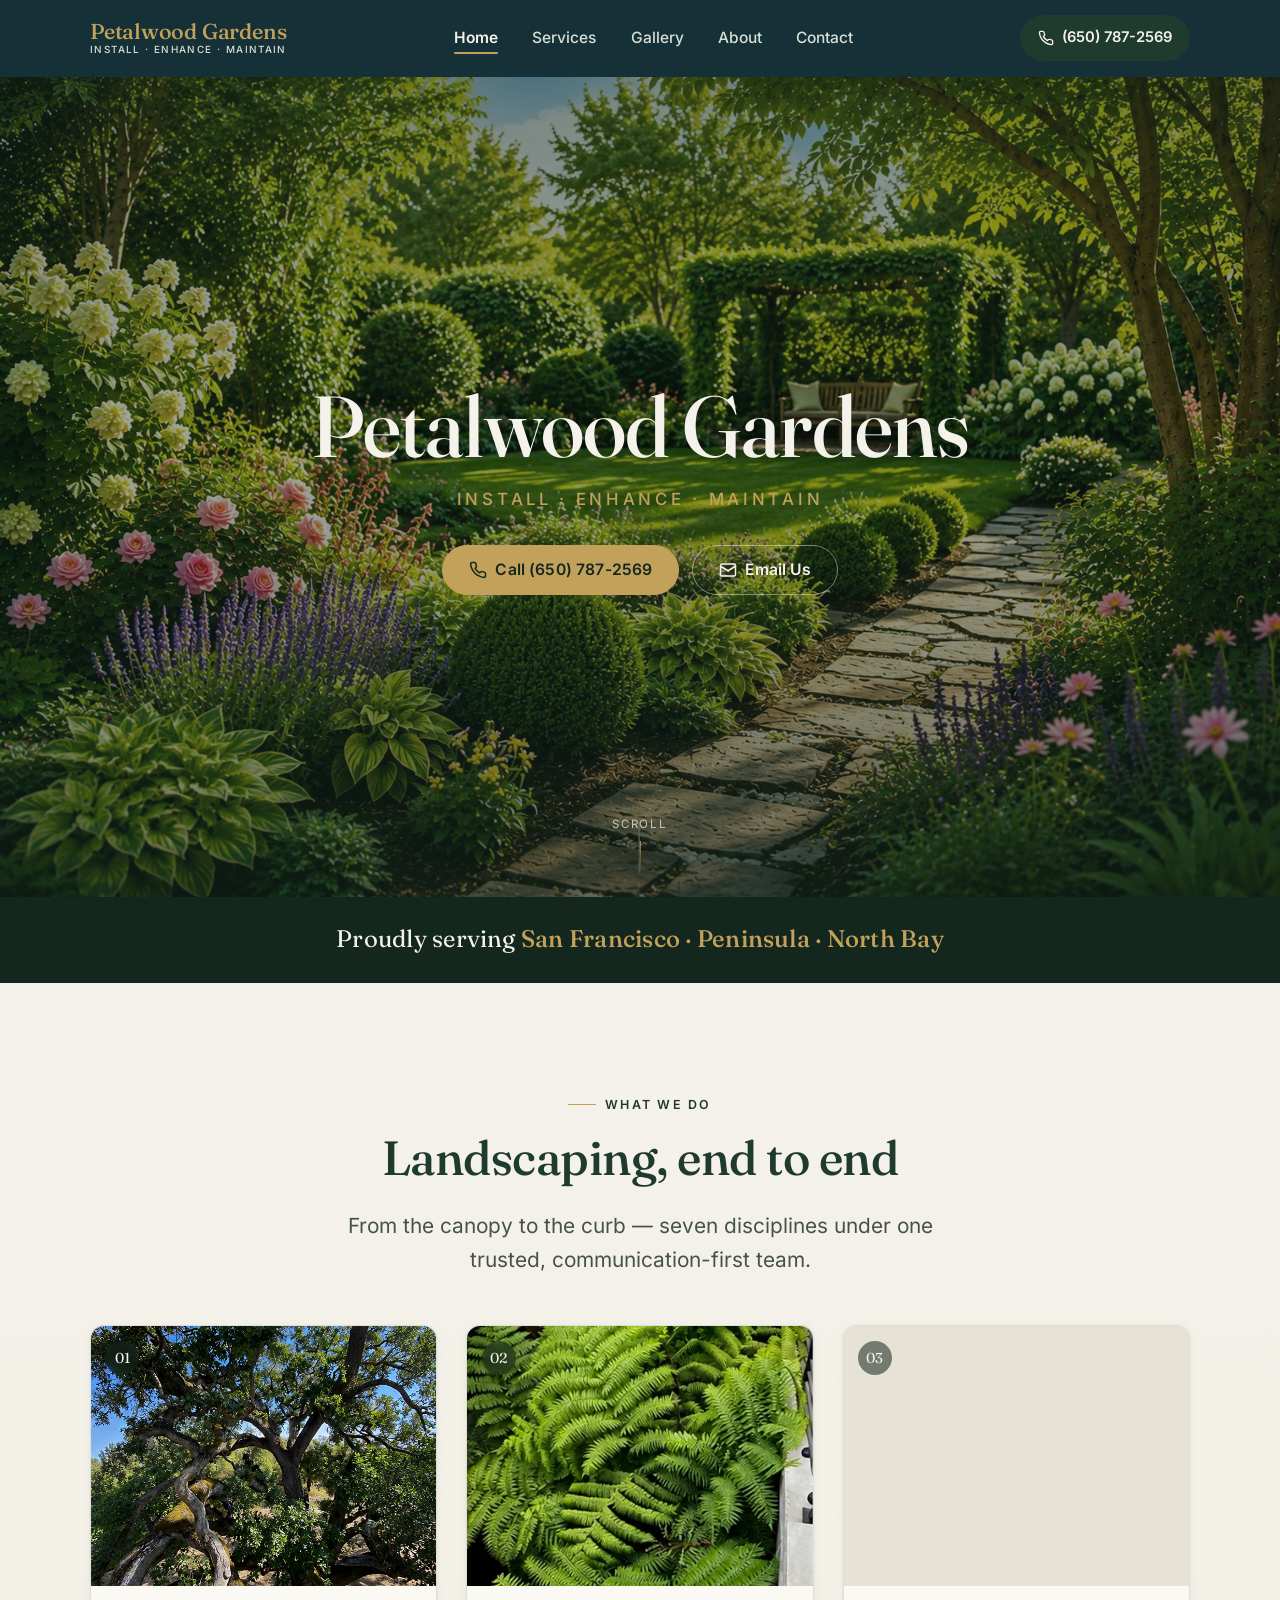
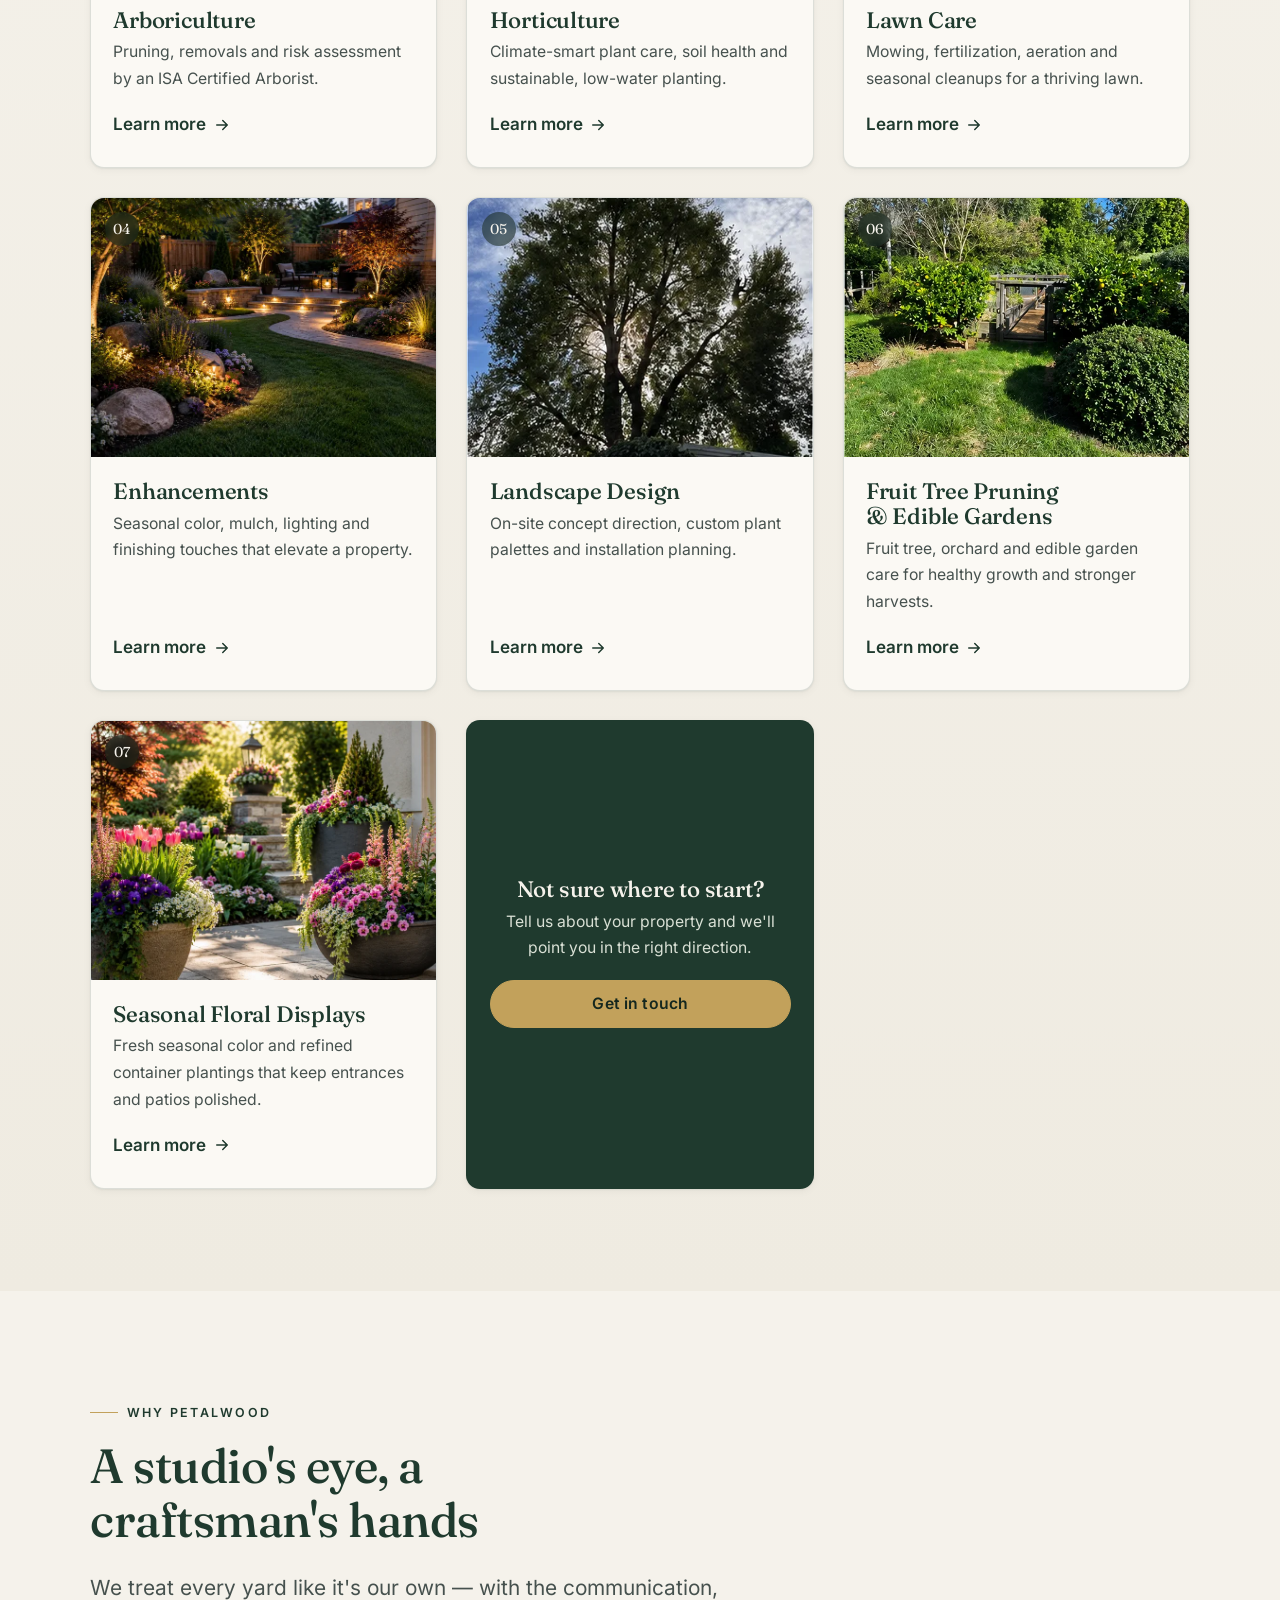
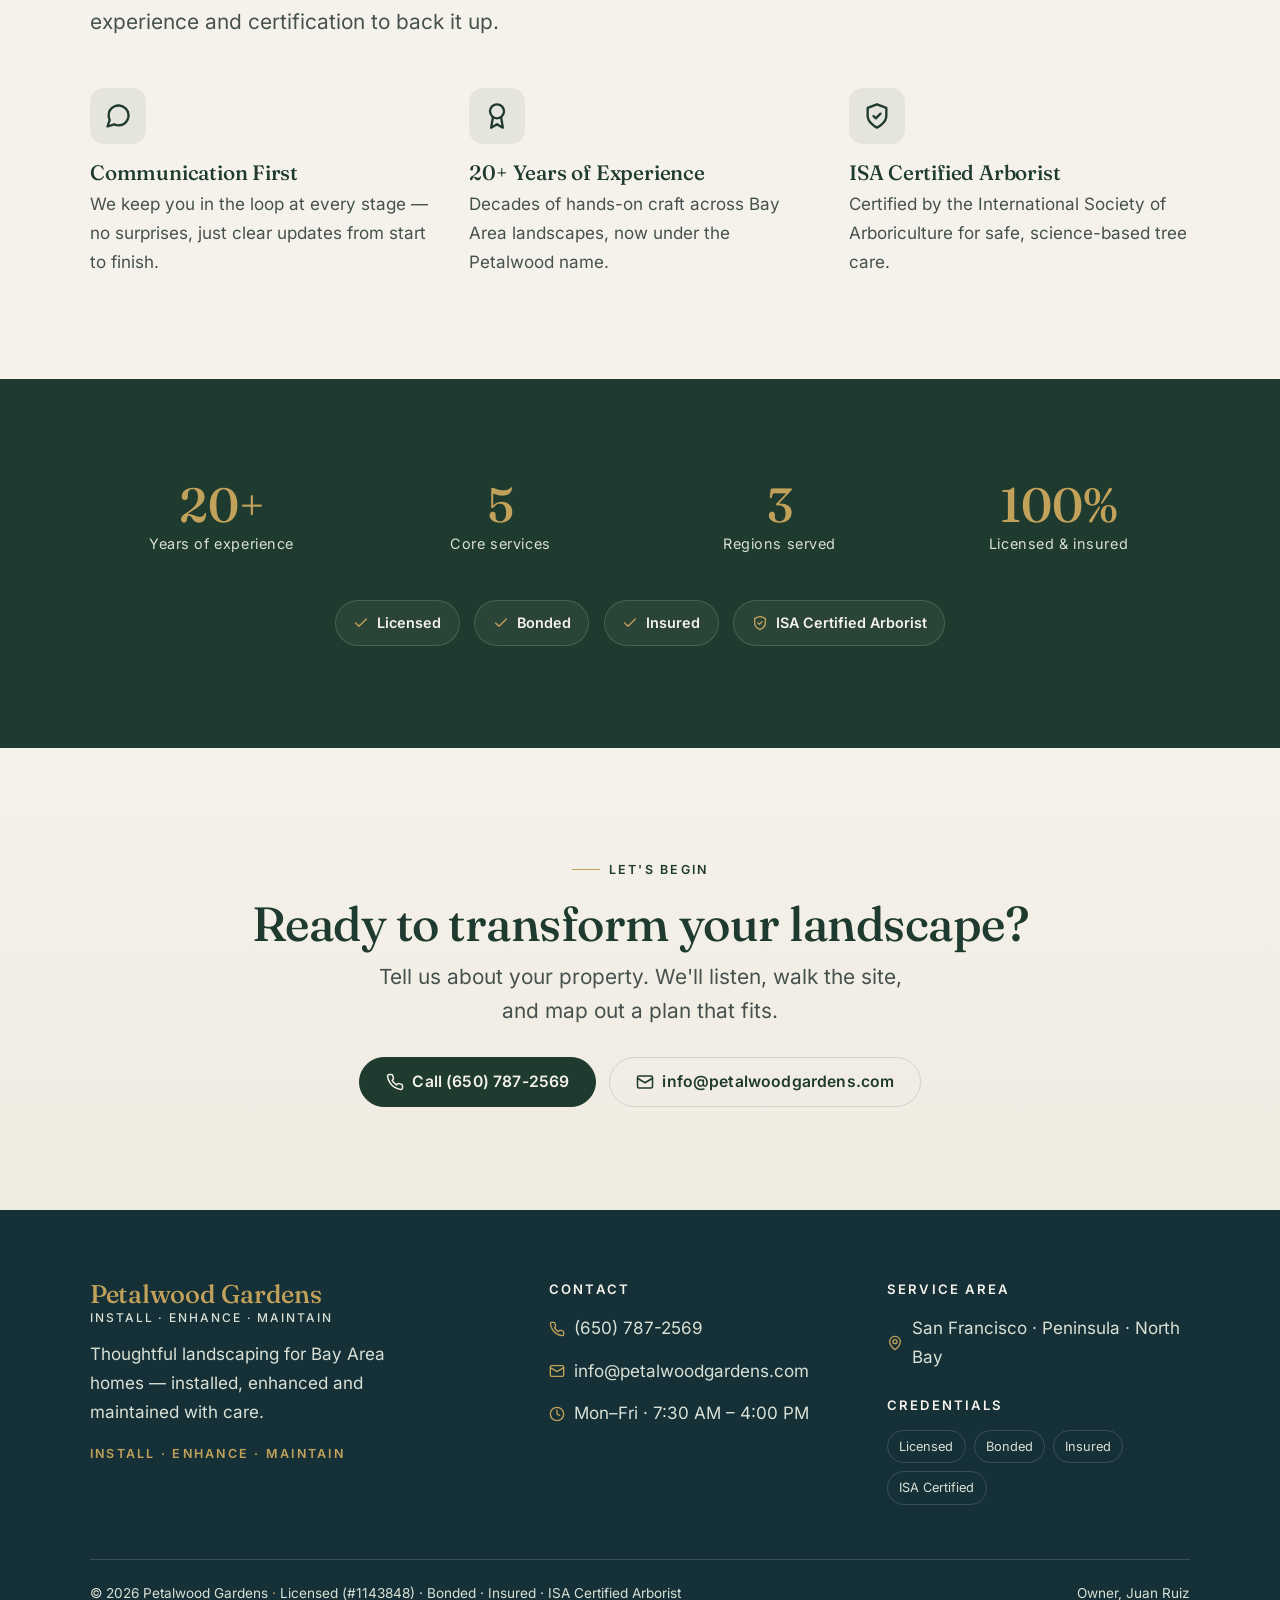
==== index.html @ f4263862 "Use Juan's real project photos for services and gallery - Replace stock service images with client p" ====
<!DOCTYPE html>
<html lang="en">
<head>
  <meta charset="UTF-8" />
  <meta name="viewport" content="width=device-width, initial-scale=1.0" />
  <title>Petalwood Gardens — Landscaping in San Francisco, Peninsula &amp; North Bay</title>
  <meta name="description" content="Petalwood Gardens is a high-end landscaping company serving San Francisco, the Peninsula and North Bay. Install, enhance and maintain — led by an ISA Certified Arborist." />
  <link rel="canonical" href="https://petalwoodgardens.com/" />
  <meta name="theme-color" content="#1F3A2E" />

  <!-- Open Graph -->
  <meta property="og:type" content="website" />
  <meta property="og:site_name" content="Petalwood Gardens" />
  <meta property="og:title" content="Petalwood Gardens — Landscaping in the SF Bay Area" />
  <meta property="og:description" content="Install · Enhance · Maintain. High-end landscaping for San Francisco, the Peninsula and North Bay, led by an ISA Certified Arborist." />
  <meta property="og:url" content="https://petalwoodgardens.com/" />
  <meta property="og:image" content="https://petalwoodgardens.com/assets/images/logo.jpeg" />
  <meta name="twitter:card" content="summary_large_image" />
  <meta name="twitter:title" content="Petalwood Gardens — Landscaping in the SF Bay Area" />
  <meta name="twitter:description" content="Install · Enhance · Maintain. High-end landscaping for San Francisco, the Peninsula and North Bay." />
  <meta name="twitter:image" content="https://petalwoodgardens.com/assets/images/logo.jpeg" />

  <!-- Icons -->
  <link rel="icon" href="favicon.ico" sizes="any" />
  <link rel="icon" type="image/png" href="assets/images/icon-32.png" sizes="32x32" />
  <link rel="apple-touch-icon" href="apple-touch-icon.png" />

  <!-- Fonts -->
  <script>document.documentElement.classList.add('js');</script>
  <link rel="preload" as="font" type="font/woff2" href="assets/fonts/6NU78FyLNQOQZAnv9bYEvDiIdE9Ea92uemAk_WBq8U_9v0c2Wa0KxC9TeA.woff2" crossorigin />
  <link rel="preload" as="font" type="font/woff2" href="assets/fonts/UcC73FwrK3iLTeHuS_nVMrMxCp50SjIa1ZL7.woff2" crossorigin />

  <link rel="stylesheet" href="styles.css" />

  <script type="application/ld+json">
  {
    "@context": "https://schema.org",
    "@type": "LocalBusiness",
    "@id": "https://petalwoodgardens.com/#business",
    "name": "Petalwood Gardens",
    "description": "Full-service landscaping — arboriculture, horticulture, lawn care, enhancements and landscape design — for San Francisco, the Peninsula and North Bay.",
    "url": "https://petalwoodgardens.com/",
    "telephone": "+1-650-787-2569",
    "email": "info@petalwoodgardens.com",
    "image": "https://petalwoodgardens.com/assets/images/logo.jpeg",
    "logo": "https://petalwoodgardens.com/assets/images/logo.jpeg",
    "founder": { "@type": "Person", "name": "Juan Ruiz" },
    "priceRange": "$$",
    "address": {
      "@type": "PostalAddress",
      "addressLocality": "San Mateo",
      "addressRegion": "CA",
      "addressCountry": "US"
    },
    "geo": { "@type": "GeoCoordinates", "latitude": 37.563, "longitude": -122.3255 },
    "areaServed": [
      { "@type": "City", "name": "San Francisco" },
      { "@type": "Place", "name": "San Francisco Peninsula" },
      { "@type": "Place", "name": "North Bay" }
    ],
    "openingHoursSpecification": [{
      "@type": "OpeningHoursSpecification",
      "dayOfWeek": ["Monday", "Tuesday", "Wednesday", "Thursday", "Friday"],
      "opens": "07:30",
      "closes": "16:00"
    }],
    "knowsAbout": ["Arboriculture", "ISA Certified Arborist", "Horticulture", "Lawn Care", "Landscape Design"]
  }
  </script>
</head>
<body>
  <a class="skip-link" href="#main">Skip to content</a>

  <!-- ================= Header ================= -->
  <header class="site-header">
    <div class="container">
      <nav class="nav" aria-label="Primary">
        <a class="brand" href="index.html" aria-label="Petalwood Gardens — home">
          <div class="brand-text">
            <div class="brand-name-large">Petalwood Gardens</div>
            <div class="brand-tagline-small">Install · Enhance · Maintain</div>
          </div>
        </a>

        <ul class="nav-links">
          <li><a href="index.html" aria-current="page">Home</a></li>
          <li><a href="services.html">Services</a></li>
          <li><a href="gallery.html">Gallery</a></li>
          <li><a href="about.html">About</a></li>
          <li><a href="contact.html">Contact</a></li>
        </ul>

        <div class="nav-cta">
          <a class="nav-phone" href="tel:+16507872569">
            <svg viewBox="0 0 24 24" fill="none" stroke="currentColor" stroke-width="2" stroke-linecap="round" stroke-linejoin="round" aria-hidden="true"><path d="M22 16.92v3a2 2 0 0 1-2.18 2 19.79 19.79 0 0 1-8.63-3.07 19.5 19.5 0 0 1-6-6 19.79 19.79 0 0 1-3.07-8.67A2 2 0 0 1 4.11 2h3a2 2 0 0 1 2 1.72c.13.96.36 1.9.7 2.81a2 2 0 0 1-.45 2.11L8.09 9.91a16 16 0 0 0 6 6l1.27-1.27a2 2 0 0 1 2.11-.45c.91.34 1.85.57 2.81.7A2 2 0 0 1 22 16.92z" /></svg>
            <span class="nav-phone__label">(650) 787-2569</span>
          </a>
          <button class="nav-toggle" aria-label="Open menu" aria-expanded="false" aria-controls="mobile-nav">
            <span></span>
          </button>
        </div>
      </nav>
    </div>
  </header>

  <!-- ================= Mobile nav ================= -->
  <div class="mobile-nav" id="mobile-nav" aria-hidden="true" aria-label="Mobile menu">
    <div class="mobile-nav__top">
      <span class="brand">
        <svg class="brand-mark" viewBox="0 0 100 100" aria-hidden="true" focusable="false">
          <g fill="currentColor"><ellipse cx="50" cy="27" rx="13.5" ry="20" /><ellipse cx="50" cy="27" rx="13.5" ry="20" transform="rotate(72 50 50)" /><ellipse cx="50" cy="27" rx="13.5" ry="20" transform="rotate(144 50 50)" /><ellipse cx="50" cy="27" rx="13.5" ry="20" transform="rotate(216 50 50)" /><ellipse cx="50" cy="27" rx="13.5" ry="20" transform="rotate(288 50 50)" /></g>
          <circle cx="50" cy="50" r="7.5" fill="#1F3A2E" />
        </svg>
        <span class="brand-name">Petalwood Gardens</span>
      </span>
      <button class="mobile-close" aria-label="Close menu">&times;</button>
    </div>
    <ul class="mobile-nav__links">
      <li><a href="index.html" aria-current="page">Home</a></li>
      <li><a href="services.html">Services</a></li>
      <li><a href="gallery.html">Gallery</a></li>
      <li><a href="about.html">About</a></li>
      <li><a href="contact.html">Contact</a></li>
    </ul>
    <div class="mobile-nav__foot">
      <a href="tel:+16507872569">Call (650) 787-2569</a>
      <a href="mailto:info@petalwoodgardens.com">info@petalwoodgardens.com</a>
      <a class="btn btn--gold" href="contact.html">Get in touch</a>
    </div>
  </div>

  <main id="main">

    <!-- ================= Hero ================= -->
    <section class="hero" aria-label="Welcome">
      <div class="hero__media">
        <picture>
          <source type="image/webp" srcset="assets/images/hero-768.webp 768w, assets/images/hero-1024.webp 1024w, assets/images/hero-1536.webp 1536w" sizes="100vw" />
          <img src="assets/images/hero-1536.jpg" srcset="assets/images/hero-768.jpg 768w, assets/images/hero-1024.jpg 1024w, assets/images/hero-1536.jpg 1536w" sizes="100vw" width="1536" height="1024" alt="Lush Bay Area garden border glowing in golden evening light, with flowering perennials, ornamental grasses and a curving manicured lawn" fetchpriority="high" decoding="async" />
        </picture>
      </div>
      <div class="container hero__inner">
        <h1>Petalwood Gardens</h1>
        <p class="hero__tagline">Install · Enhance · Maintain</p>
        <div class="btn-row">
          <a class="btn btn--gold" href="tel:+16507872569">
            <svg viewBox="0 0 24 24" fill="none" stroke="currentColor" stroke-width="2" stroke-linecap="round" stroke-linejoin="round" aria-hidden="true"><path d="M22 16.92v3a2 2 0 0 1-2.18 2 19.79 19.79 0 0 1-8.63-3.07 19.5 19.5 0 0 1-6-6 19.79 19.79 0 0 1-3.07-8.67A2 2 0 0 1 4.11 2h3a2 2 0 0 1 2 1.72c.13.96.36 1.9.7 2.81a2 2 0 0 1-.45 2.11L8.09 9.91a16 16 0 0 0 6 6l1.27-1.27a2 2 0 0 1 2.11-.45c.91.34 1.85.57 2.81.7A2 2 0 0 1 22 16.92z" /></svg>
            Call (650) 787-2569
          </a>
          <a class="btn btn--outline" href="mailto:info@petalwoodgardens.com">
            <svg viewBox="0 0 24 24" fill="none" stroke="currentColor" stroke-width="2" stroke-linecap="round" stroke-linejoin="round" aria-hidden="true"><rect x="2" y="4" width="20" height="16" rx="2" /><path d="m2 7 10 6 10-6" /></svg>
            Email Us
          </a>
        </div>
      </div>
      <span class="hero__scroll" aria-hidden="true">Scroll<span></span></span>
    </section>

    <!-- ================= Service area strip ================= -->
    <div class="area-strip">
      <div class="container">
        <p>Proudly serving <strong>San Francisco · Peninsula · North Bay</strong></p>
      </div>
    </div>

    <!-- ================= Services overview ================= -->
    <section class="section section--alt" aria-labelledby="services-h">
      <div class="container">
        <div class="section-head center reveal">
          <span class="eyebrow">What we do</span>
          <h2 class="h2" id="services-h">Landscaping, end to end</h2>
          <p class="lead">From the canopy to the curb — seven disciplines under one trusted, communication-first team.</p>
        </div>

        <div class="cards">
          <article class="card reveal" data-delay="1">
            <div class="card__media">
              <span class="card__index">01</span>
              <picture>
                <source type="image/webp" srcset="assets/images/arboriculture.webp" />
                <img src="assets/images/arboriculture.jpg" width="666" height="555" loading="lazy" decoding="async" alt="Sprawling native oak with moss-covered limbs, carefully preserved and pruned" />
              </picture>
            </div>
            <div class="card__body">
              <h3>Arboriculture</h3>
              <p>Pruning, removals and risk assessment by an ISA Certified Arborist.</p>
              <a class="link-arrow" href="services.html#arboriculture">Learn more <svg viewBox="0 0 24 24" fill="none" stroke="currentColor" stroke-width="2" stroke-linecap="round" stroke-linejoin="round" aria-hidden="true"><path d="M5 12h14M13 6l6 6-6 6" /></svg></a>
            </div>
          </article>

          <article class="card reveal" data-delay="2">
            <div class="card__media">
              <span class="card__index">02</span>
              <picture>
                <source type="image/webp" srcset="assets/images/horticulture.webp" />
                <img src="assets/images/horticulture.jpg" width="409" height="560" loading="lazy" decoding="async" alt="Lush ferns and layered greenery thriving in a shaded garden bed beside a deck" />
              </picture>
            </div>
            <div class="card__body">
              <h3>Horticulture</h3>
              <p>Climate-smart plant care, soil health and sustainable, low-water planting.</p>
              <a class="link-arrow" href="services.html#horticulture">Learn more <svg viewBox="0 0 24 24" fill="none" stroke="currentColor" stroke-width="2" stroke-linecap="round" stroke-linejoin="round" aria-hidden="true"><path d="M5 12h14M13 6l6 6-6 6" /></svg></a>
            </div>
          </article>

          <article class="card reveal" data-delay="3">
            <div class="card__media">
              <span class="card__index">03</span>
              <picture>
                <source type="image/webp" srcset="assets/images/lawn-care.webp" />
                <img src="assets/images/lawn-care.jpg" width="727" height="555" loading="lazy" decoding="async" alt="Manicured garden bed with deep pink blooms bordered by trimmed hedges and lawn" />
              </picture>
            </div>
            <div class="card__body">
              <h3>Lawn Care</h3>
              <p>Mowing, fertilization, aeration and seasonal cleanups for a thriving lawn.</p>
              <a class="link-arrow" href="services.html#lawn-care">Learn more <svg viewBox="0 0 24 24" fill="none" stroke="currentColor" stroke-width="2" stroke-linecap="round" stroke-linejoin="round" aria-hidden="true"><path d="M5 12h14M13 6l6 6-6 6" /></svg></a>
            </div>
          </article>

          <article class="card reveal" data-delay="1">
            <div class="card__media">
              <span class="card__index">04</span>
              <picture>
                <source type="image/webp" srcset="assets/images/enhancements.webp" />
                <img src="assets/images/enhancements.jpg" width="820" height="547" loading="lazy" decoding="async" alt="Backyard at dusk with warm landscape lighting, a stone patio and illuminated garden beds" />
              </picture>
            </div>
            <div class="card__body">
              <h3>Enhancements</h3>
              <p>Seasonal color, mulch, lighting and finishing touches that elevate a property.</p>
              <a class="link-arrow" href="services.html#enhancements">Learn more <svg viewBox="0 0 24 24" fill="none" stroke="currentColor" stroke-width="2" stroke-linecap="round" stroke-linejoin="round" aria-hidden="true"><path d="M5 12h14M13 6l6 6-6 6" /></svg></a>
            </div>
          </article>

          <article class="card reveal" data-delay="2">
            <div class="card__media">
              <span class="card__index">05</span>
              <picture>
                <source type="image/webp" srcset="assets/images/design.webp" />
                <img src="assets/images/design.jpg" width="421" height="560" loading="lazy" decoding="async" alt="Mature shade tree rising above a backyard pergola against a bright sky" />
              </picture>
            </div>
            <div class="card__body">
              <h3>Landscape Design</h3>
              <p>On-site concept direction, custom plant palettes and installation planning.</p>
              <a class="link-arrow" href="services.html#design">Learn more <svg viewBox="0 0 24 24" fill="none" stroke="currentColor" stroke-width="2" stroke-linecap="round" stroke-linejoin="round" aria-hidden="true"><path d="M5 12h14M13 6l6 6-6 6" /></svg></a>
            </div>
          </article>

          <article class="card reveal" data-delay="3">
            <div class="card__media">
              <span class="card__index">06</span>
              <picture>
                <source type="image/webp" srcset="assets/images/fruit-tree.webp" />
                <img src="assets/images/fruit-tree.jpg" width="555" height="560" loading="lazy" decoding="async" alt="Backyard garden with a wooden arbor, fruit trees and clipped shrubs beside a healthy lawn" />
              </picture>
            </div>
            <div class="card__body">
              <h3>Fruit Tree Pruning &amp; Edible Gardens</h3>
              <p>Fruit tree, orchard and edible garden care for healthy growth and stronger harvests.</p>
              <a class="link-arrow" href="services.html#fruit-tree-care">Learn more <svg viewBox="0 0 24 24" fill="none" stroke="currentColor" stroke-width="2" stroke-linecap="round" stroke-linejoin="round" aria-hidden="true"><path d="M5 12h14M13 6l6 6-6 6" /></svg></a>
            </div>
          </article>

          <article class="card reveal" data-delay="1">
            <div class="card__media">
              <span class="card__index">07</span>
              <picture>
                <source type="image/webp" srcset="assets/images/seasonal.webp" />
                <img src="assets/images/seasonal.jpg" width="820" height="547" loading="lazy" decoding="async" alt="Stone patio planters overflowing with pink tulips, purple pansies and seasonal blooms" />
              </picture>
            </div>
            <div class="card__body">
              <h3>Seasonal Floral Displays</h3>
              <p>Fresh seasonal color and refined container plantings that keep entrances and patios polished.</p>
              <a class="link-arrow" href="services.html#seasonal-displays">Learn more <svg viewBox="0 0 24 24" fill="none" stroke="currentColor" stroke-width="2" stroke-linecap="round" stroke-linejoin="round" aria-hidden="true"><path d="M5 12h14M13 6l6 6-6 6" /></svg></a>
            </div>
          </article>

          <article class="card reveal" data-delay="2" style="display:flex;align-items:center;justify-content:center;background:var(--green);color:var(--cream);text-align:center;">
            <div class="card__body" style="justify-content:center;">
              <h3 style="color:var(--cream);">Not sure where to start?</h3>
              <p style="color:var(--cream-dim);">Tell us about your property and we'll point you in the right direction.</p>
              <a class="btn btn--gold" href="contact.html">Get in touch</a>
            </div>
          </article>
        </div>
      </div>
    </section>

    <!-- ================= Why Petalwood ================= -->
    <section class="section" aria-labelledby="why-h">
      <div class="container">
        <div class="section-head reveal">
          <span class="eyebrow">Why Petalwood</span>
          <h2 class="h2" id="why-h">A studio's eye, a craftsman's hands</h2>
          <p class="lead">We treat every yard like it's our own — with the communication, experience and certification to back it up.</p>
        </div>

        <div class="values">
          <div class="value reveal" data-delay="1">
            <div class="value__icon">
              <svg viewBox="0 0 24 24" fill="none" stroke="currentColor" stroke-width="2" stroke-linecap="round" stroke-linejoin="round" aria-hidden="true"><path d="M21 11.5a8.38 8.38 0 0 1-.9 3.8 8.5 8.5 0 0 1-7.6 4.7 8.38 8.38 0 0 1-3.8-.9L3 21l1.9-5.7a8.38 8.38 0 0 1-.9-3.8 8.5 8.5 0 0 1 4.7-7.6 8.38 8.38 0 0 1 3.8-.9h.5a8.48 8.48 0 0 1 8 8v.5z" /></svg>
            </div>
            <h3>Communication First</h3>
            <p>We keep you in the loop at every stage — no surprises, just clear updates from start to finish.</p>
          </div>
          <div class="value reveal" data-delay="2">
            <div class="value__icon">
              <svg viewBox="0 0 24 24" fill="none" stroke="currentColor" stroke-width="2" stroke-linecap="round" stroke-linejoin="round" aria-hidden="true"><circle cx="12" cy="8" r="6" /><path d="M15.477 12.89 17 22l-5-3-5 3 1.523-9.11" /></svg>
            </div>
            <h3>20+ Years of Experience</h3>
            <p>Decades of hands-on craft across Bay Area landscapes, now under the Petalwood name.</p>
          </div>
          <div class="value reveal" data-delay="3">
            <div class="value__icon">
              <svg viewBox="0 0 24 24" fill="none" stroke="currentColor" stroke-width="2" stroke-linecap="round" stroke-linejoin="round" aria-hidden="true"><path d="M12 22s8-4 8-10V5l-8-3-8 3v7c0 6 8 10 8 10z" /><path d="m9 12 2 2 4-4" /></svg>
            </div>
            <h3>ISA Certified Arborist</h3>
            <p>Certified by the International Society of Arboriculture for safe, science-based tree care.</p>
          </div>
        </div>
      </div>
    </section>

    <!-- ================= Stats + credentials ================= -->
    <section class="section section--dark" aria-labelledby="stats-h">
      <div class="container">
        <h2 class="sr-only" id="stats-h">By the numbers</h2>
        <div class="stats reveal">
          <div class="stat"><span class="stat__num">20+</span><span class="stat__label">Years of experience</span></div>
          <div class="stat"><span class="stat__num">5</span><span class="stat__label">Core services</span></div>
          <div class="stat"><span class="stat__num">3</span><span class="stat__label">Regions served</span></div>
          <div class="stat"><span class="stat__num">100%</span><span class="stat__label">Licensed &amp; insured</span></div>
        </div>

        <div class="badges reveal" data-delay="1" style="margin-top:2.6rem;">
          <span class="badge"><svg viewBox="0 0 24 24" fill="none" stroke="currentColor" stroke-width="2" stroke-linecap="round" stroke-linejoin="round" aria-hidden="true"><path d="M20 6 9 17l-5-5" /></svg>Licensed</span>
          <span class="badge"><svg viewBox="0 0 24 24" fill="none" stroke="currentColor" stroke-width="2" stroke-linecap="round" stroke-linejoin="round" aria-hidden="true"><path d="M20 6 9 17l-5-5" /></svg>Bonded</span>
          <span class="badge"><svg viewBox="0 0 24 24" fill="none" stroke="currentColor" stroke-width="2" stroke-linecap="round" stroke-linejoin="round" aria-hidden="true"><path d="M20 6 9 17l-5-5" /></svg>Insured</span>
          <span class="badge"><svg viewBox="0 0 24 24" fill="none" stroke="currentColor" stroke-width="2" stroke-linecap="round" stroke-linejoin="round" aria-hidden="true"><path d="M12 22s8-4 8-10V5l-8-3-8 3v7c0 6 8 10 8 10z" /><path d="m9 12 2 2 4-4" /></svg>ISA Certified Arborist</span>
        </div>
      </div>
    </section>

    <!-- ================= Final CTA ================= -->
    <section class="section section--alt cta-band" aria-labelledby="cta-h">
      <div class="container">
        <div class="reveal">
          <span class="eyebrow" style="justify-content:center;">Let's begin</span>
          <h2 class="h2" id="cta-h">Ready to transform your landscape?</h2>
          <p class="lead">Tell us about your property. We'll listen, walk the site, and map out a plan that fits.</p>
          <div class="btn-row center" style="margin-top:1.8rem;">
            <a class="btn" href="tel:+16507872569">
              <svg viewBox="0 0 24 24" fill="none" stroke="currentColor" stroke-width="2" stroke-linecap="round" stroke-linejoin="round" aria-hidden="true"><path d="M22 16.92v3a2 2 0 0 1-2.18 2 19.79 19.79 0 0 1-8.63-3.07 19.5 19.5 0 0 1-6-6 19.79 19.79 0 0 1-3.07-8.67A2 2 0 0 1 4.11 2h3a2 2 0 0 1 2 1.72c.13.96.36 1.9.7 2.81a2 2 0 0 1-.45 2.11L8.09 9.91a16 16 0 0 0 6 6l1.27-1.27a2 2 0 0 1 2.11-.45c.91.34 1.85.57 2.81.7A2 2 0 0 1 22 16.92z" /></svg>
              Call (650) 787-2569
            </a>
            <a class="btn btn--outline" href="mailto:info@petalwoodgardens.com">
              <svg viewBox="0 0 24 24" fill="none" stroke="currentColor" stroke-width="2" stroke-linecap="round" stroke-linejoin="round" aria-hidden="true"><rect x="2" y="4" width="20" height="16" rx="2" /><path d="m2 7 10 6 10-6" /></svg>
              info@petalwoodgardens.com
            </a>
          </div>
        </div>
      </div>
    </section>
  </main>

  <!-- ================= Footer ================= -->
  <footer class="site-footer">
    <div class="container">
      <div class="footer-grid">
        <div class="footer-col footer-brand">
          <a class="brand footer-brand-logo" href="index.html" aria-label="Petalwood Gardens">
            <div class="brand-text-footer">
              <div class="brand-name-footer">Petalwood Gardens</div>
              <div class="brand-tagline-footer">Install · Enhance · Maintain</div>
            </div>
          </a>
          <p>Thoughtful landscaping for Bay Area homes — installed, enhanced and maintained with care.</p>
          <p class="footer-tagline">Install · Enhance · Maintain</p>
        </div>

        <div class="footer-col">
          <h4>Contact</h4>
          <ul class="footer-list">
            <li><a href="tel:+16507872569"><svg viewBox="0 0 24 24" fill="none" stroke="currentColor" stroke-width="2" stroke-linecap="round" stroke-linejoin="round" aria-hidden="true"><path d="M22 16.92v3a2 2 0 0 1-2.18 2 19.79 19.79 0 0 1-8.63-3.07 19.5 19.5 0 0 1-6-6 19.79 19.79 0 0 1-3.07-8.67A2 2 0 0 1 4.11 2h3a2 2 0 0 1 2 1.72c.13.96.36 1.9.7 2.81a2 2 0 0 1-.45 2.11L8.09 9.91a16 16 0 0 0 6 6l1.27-1.27a2 2 0 0 1 2.11-.45c.91.34 1.85.57 2.81.7A2 2 0 0 1 22 16.92z" /></svg>(650) 787-2569</a></li>
            <li><a href="mailto:info@petalwoodgardens.com"><svg viewBox="0 0 24 24" fill="none" stroke="currentColor" stroke-width="2" stroke-linecap="round" stroke-linejoin="round" aria-hidden="true"><rect x="2" y="4" width="20" height="16" rx="2" /><path d="m2 7 10 6 10-6" /></svg>info@petalwoodgardens.com</a></li>
            <li><span><svg viewBox="0 0 24 24" fill="none" stroke="currentColor" stroke-width="2" stroke-linecap="round" stroke-linejoin="round" aria-hidden="true"><circle cx="12" cy="12" r="10" /><path d="M12 6v6l4 2" /></svg>Mon–Fri · 7:30 AM – 4:00 PM</span></li>
          </ul>
        </div>

        <div class="footer-col">
          <h4>Service Area</h4>
          <ul class="footer-list">
            <li><span><svg viewBox="0 0 24 24" fill="none" stroke="currentColor" stroke-width="2" stroke-linecap="round" stroke-linejoin="round" aria-hidden="true"><path d="M20 10c0 6-8 12-8 12s-8-6-8-12a8 8 0 0 1 16 0z" /><circle cx="12" cy="10" r="3" /></svg>San Francisco · Peninsula · North Bay</span></li>
          </ul>
          <h4 style="margin-top:1.6rem;">Credentials</h4>
          <div class="footer-cred">
            <span>Licensed</span><span>Bonded</span><span>Insured</span><span>ISA Certified</span>
          </div>
        </div>
      </div>

      <div class="footer-bottom">
        <span>© <span data-year>2026</span> Petalwood Gardens <span class="sep">·</span> Licensed (#1143848) · Bonded · Insured · ISA Certified Arborist</span>
        <span>Owner, Juan Ruiz</span>
      </div>
    </div>
  </footer>

  <button class="to-top" aria-label="Back to top">
    <svg viewBox="0 0 24 24" fill="none" stroke="currentColor" stroke-width="2" stroke-linecap="round" stroke-linejoin="round" aria-hidden="true"><path d="M12 19V5M6 11l6-6 6 6" /></svg>
  </button>

  <script src="main.js" defer></script>
</body>
</html>
---- styles.css ----
/* =========================================================
   Self-hosted fonts (Fraunces + Inter, latin & latin-ext)
   ========================================================= */
/* latin-ext */
@font-face {
  font-family: 'Fraunces';
  font-style: normal;
  font-weight: 400;
  font-display: swap;
  src: url(assets/fonts/6NU78FyLNQOQZAnv9bYEvDiIdE9Ea92uemAk_WBq8U_9v0c2Wa0KxCFTeO-U.woff2) format('woff2');
  unicode-range: U+0100-02BA, U+02BD-02C5, U+02C7-02CC, U+02CE-02D7, U+02DD-02FF, U+0304, U+0308, U+0329, U+1D00-1DBF, U+1E00-1E9F, U+1EF2-1EFF, U+2020, U+20A0-20AB, U+20AD-20C0, U+2113, U+2C60-2C7F, U+A720-A7FF;
}
/* latin */
@font-face {
  font-family: 'Fraunces';
  font-style: normal;
  font-weight: 400;
  font-display: swap;
  src: url(assets/fonts/6NU78FyLNQOQZAnv9bYEvDiIdE9Ea92uemAk_WBq8U_9v0c2Wa0KxC9TeA.woff2) format('woff2');
  unicode-range: U+0000-00FF, U+0131, U+0152-0153, U+02BB-02BC, U+02C6, U+02DA, U+02DC, U+0304, U+0308, U+0329, U+2000-206F, U+20AC, U+2122, U+2191, U+2193, U+2212, U+2215, U+FEFF, U+FFFD;
}
/* latin-ext */
@font-face {
  font-family: 'Fraunces';
  font-style: normal;
  font-weight: 500;
  font-display: swap;
  src: url(assets/fonts/6NU78FyLNQOQZAnv9bYEvDiIdE9Ea92uemAk_WBq8U_9v0c2Wa0KxCFTeO-U.woff2) format('woff2');
  unicode-range: U+0100-02BA, U+02BD-02C5, U+02C7-02CC, U+02CE-02D7, U+02DD-02FF, U+0304, U+0308, U+0329, U+1D00-1DBF, U+1E00-1E9F, U+1EF2-1EFF, U+2020, U+20A0-20AB, U+20AD-20C0, U+2113, U+2C60-2C7F, U+A720-A7FF;
}
/* latin */
@font-face {
  font-family: 'Fraunces';
  font-style: normal;
  font-weight: 500;
  font-display: swap;
  src: url(assets/fonts/6NU78FyLNQOQZAnv9bYEvDiIdE9Ea92uemAk_WBq8U_9v0c2Wa0KxC9TeA.woff2) format('woff2');
  unicode-range: U+0000-00FF, U+0131, U+0152-0153, U+02BB-02BC, U+02C6, U+02DA, U+02DC, U+0304, U+0308, U+0329, U+2000-206F, U+20AC, U+2122, U+2191, U+2193, U+2212, U+2215, U+FEFF, U+FFFD;
}
/* latin-ext */
@font-face {
  font-family: 'Fraunces';
  font-style: normal;
  font-weight: 600;
  font-display: swap;
  src: url(assets/fonts/6NU78FyLNQOQZAnv9bYEvDiIdE9Ea92uemAk_WBq8U_9v0c2Wa0KxCFTeO-U.woff2) format('woff2');
  unicode-range: U+0100-02BA, U+02BD-02C5, U+02C7-02CC, U+02CE-02D7, U+02DD-02FF, U+0304, U+0308, U+0329, U+1D00-1DBF, U+1E00-1E9F, U+1EF2-1EFF, U+2020, U+20A0-20AB, U+20AD-20C0, U+2113, U+2C60-2C7F, U+A720-A7FF;
}
/* latin */
@font-face {
  font-family: 'Fraunces';
  font-style: normal;
  font-weight: 600;
  font-display: swap;
  src: url(assets/fonts/6NU78FyLNQOQZAnv9bYEvDiIdE9Ea92uemAk_WBq8U_9v0c2Wa0KxC9TeA.woff2) format('woff2');
  unicode-range: U+0000-00FF, U+0131, U+0152-0153, U+02BB-02BC, U+02C6, U+02DA, U+02DC, U+0304, U+0308, U+0329, U+2000-206F, U+20AC, U+2122, U+2191, U+2193, U+2212, U+2215, U+FEFF, U+FFFD;
}
/* latin-ext */
@font-face {
  font-family: 'Inter';
  font-style: normal;
  font-weight: 400;
  font-display: swap;
  src: url(assets/fonts/UcC73FwrK3iLTeHuS_nVMrMxCp50SjIa25L7SUc.woff2) format('woff2');
  unicode-range: U+0100-02BA, U+02BD-02C5, U+02C7-02CC, U+02CE-02D7, U+02DD-02FF, U+0304, U+0308, U+0329, U+1D00-1DBF, U+1E00-1E9F, U+1EF2-1EFF, U+2020, U+20A0-20AB, U+20AD-20C0, U+2113, U+2C60-2C7F, U+A720-A7FF;
}
/* latin */
@font-face {
  font-family: 'Inter';
  font-style: normal;
  font-weight: 400;
  font-display: swap;
  src: url(assets/fonts/UcC73FwrK3iLTeHuS_nVMrMxCp50SjIa1ZL7.woff2) format('woff2');
  unicode-range: U+0000-00FF, U+0131, U+0152-0153, U+02BB-02BC, U+02C6, U+02DA, U+02DC, U+0304, U+0308, U+0329, U+2000-206F, U+20AC, U+2122, U+2191, U+2193, U+2212, U+2215, U+FEFF, U+FFFD;
}
/* latin-ext */
@font-face {
  font-family: 'Inter';
  font-style: normal;
  font-weight: 500;
  font-display: swap;
  src: url(assets/fonts/UcC73FwrK3iLTeHuS_nVMrMxCp50SjIa25L7SUc.woff2) format('woff2');
  unicode-range: U+0100-02BA, U+02BD-02C5, U+02C7-02CC, U+02CE-02D7, U+02DD-02FF, U+0304, U+0308, U+0329, U+1D00-1DBF, U+1E00-1E9F, U+1EF2-1EFF, U+2020, U+20A0-20AB, U+20AD-20C0, U+2113, U+2C60-2C7F, U+A720-A7FF;
}
/* latin */
@font-face {
  font-family: 'Inter';
  font-style: normal;
  font-weight: 500;
  font-display: swap;
  src: url(assets/fonts/UcC73FwrK3iLTeHuS_nVMrMxCp50SjIa1ZL7.woff2) format('woff2');
  unicode-range: U+0000-00FF, U+0131, U+0152-0153, U+02BB-02BC, U+02C6, U+02DA, U+02DC, U+0304, U+0308, U+0329, U+2000-206F, U+20AC, U+2122, U+2191, U+2193, U+2212, U+2215, U+FEFF, U+FFFD;
}
/* latin-ext */
@font-face {
  font-family: 'Inter';
  font-style: normal;
  font-weight: 600;
  font-display: swap;
  src: url(assets/fonts/UcC73FwrK3iLTeHuS_nVMrMxCp50SjIa25L7SUc.woff2) format('woff2');
  unicode-range: U+0100-02BA, U+02BD-02C5, U+02C7-02CC, U+02CE-02D7, U+02DD-02FF, U+0304, U+0308, U+0329, U+1D00-1DBF, U+1E00-1E9F, U+1EF2-1EFF, U+2020, U+20A0-20AB, U+20AD-20C0, U+2113, U+2C60-2C7F, U+A720-A7FF;
}
/* latin */
@font-face {
  font-family: 'Inter';
  font-style: normal;
  font-weight: 600;
  font-display: swap;
  src: url(assets/fonts/UcC73FwrK3iLTeHuS_nVMrMxCp50SjIa1ZL7.woff2) format('woff2');
  unicode-range: U+0000-00FF, U+0131, U+0152-0153, U+02BB-02BC, U+02C6, U+02DA, U+02DC, U+0304, U+0308, U+0329, U+2000-206F, U+20AC, U+2122, U+2191, U+2193, U+2212, U+2215, U+FEFF, U+FFFD;
}
/* latin-ext */
@font-face {
  font-family: 'Inter';
  font-style: normal;
  font-weight: 700;
  font-display: swap;
  src: url(assets/fonts/UcC73FwrK3iLTeHuS_nVMrMxCp50SjIa25L7SUc.woff2) format('woff2');
  unicode-range: U+0100-02BA, U+02BD-02C5, U+02C7-02CC, U+02CE-02D7, U+02DD-02FF, U+0304, U+0308, U+0329, U+1D00-1DBF, U+1E00-1E9F, U+1EF2-1EFF, U+2020, U+20A0-20AB, U+20AD-20C0, U+2113, U+2C60-2C7F, U+A720-A7FF;
}
/* latin */
@font-face {
  font-family: 'Inter';
  font-style: normal;
  font-weight: 700;
  font-display: swap;
  src: url(assets/fonts/UcC73FwrK3iLTeHuS_nVMrMxCp50SjIa1ZL7.woff2) format('woff2');
  unicode-range: U+0000-00FF, U+0131, U+0152-0153, U+02BB-02BC, U+02C6, U+02DA, U+02DC, U+0304, U+0308, U+0329, U+2000-206F, U+20AC, U+2122, U+2191, U+2193, U+2212, U+2215, U+FEFF, U+FFFD;
}

/* =========================================================
   Petalwood Gardens — styles.css
   Modern, clean, high-end landscape studio aesthetic
   ========================================================= */

/* ---------- Design tokens ---------- */
:root {
  --green:        #1F3A2E;   /* deep forest green (primary) */
  --green-700:    #2C5040;   /* lighter forest for hover */
  --green-900:    #14271E;   /* darkest forest */
  --slate:        #4A5759;   /* warm slate (secondary) */
  --bg:           #F5F2EB;   /* warm off-white background */
  --surface:      #FBF9F4;   /* card surface */
  --surface-2:    #FFFFFF;
  --ink:          #1A1A1A;   /* near-black body text */
  --muted:        #46514E;   /* muted body text (AA on --bg) */
  --gold:         #C2A15B;   /* muted gold accent */
  --gold-deep:    #9C7C3A;   /* gold for text on light (AA) */
  --cream:        #F5F2EB;
  --cream-dim:    #D9E0D5;   /* dim cream text on dark */
  --line:         rgba(31, 58, 46, 0.14);
  --line-dark:    rgba(245, 242, 235, 0.16);

  --shadow-sm: 0 1px 2px rgba(20, 39, 30, 0.06), 0 2px 8px rgba(20, 39, 30, 0.05);
  --shadow-md: 0 6px 20px rgba(20, 39, 30, 0.10), 0 2px 6px rgba(20, 39, 30, 0.06);
  --shadow-lg: 0 20px 50px rgba(20, 39, 30, 0.18);

  --radius: 14px;
  --radius-sm: 10px;
  --radius-lg: 22px;

  --maxw: 1180px;
  --gutter: clamp(1.1rem, 4vw, 2.5rem);

  --font-serif: "Fraunces", "Cormorant Garamond", Georgia, "Times New Roman", serif;
  --font-sans:  "Inter", system-ui, -apple-system, "Segoe UI", Roboto, Helvetica, Arial, sans-serif;

  --ease: cubic-bezier(0.22, 1, 0.36, 1);
  --header-h: 76px;
}

/* ---------- Reset / base ---------- */
*, *::before, *::after { box-sizing: border-box; }

html {
  scroll-behavior: smooth;
  -webkit-text-size-adjust: 100%;
  scroll-padding-top: calc(var(--header-h) + 14px);
}

body {
  margin: 0;
  font-family: var(--font-sans);
  font-size: clamp(1rem, 0.97rem + 0.2vw, 1.0625rem);
  line-height: 1.7;
  color: var(--ink);
  background: var(--bg);
  -webkit-font-smoothing: antialiased;
  text-rendering: optimizeLegibility;
  overflow-x: hidden;
}

img { max-width: 100%; height: auto; display: block; }

a { color: var(--green); text-decoration: none; }

h1, h2, h3, h4 {
  font-family: var(--font-serif);
  font-weight: 500;
  color: var(--green);
  line-height: 1.12;
  letter-spacing: -0.01em;
  margin: 0 0 0.5em;
  text-wrap: balance;
}

p { margin: 0 0 1rem; }
p:last-child { margin-bottom: 0; }

ul { margin: 0; padding: 0; }

:focus-visible {
  outline: 3px solid var(--gold);
  outline-offset: 3px;
  border-radius: 4px;
}

/* ---------- Accessibility helpers ---------- */
.sr-only {
  position: absolute; width: 1px; height: 1px;
  padding: 0; margin: -1px; overflow: hidden;
  clip: rect(0 0 0 0); white-space: nowrap; border: 0;
}

.skip-link {
  position: fixed; top: 10px; left: 10px; z-index: 2000;
  background: var(--green); color: var(--cream);
  padding: 0.65rem 1.1rem; border-radius: 8px;
  font-weight: 600; font-size: 0.95rem;
  transform: translateY(-160%);
  transition: transform 0.2s var(--ease);
}
.skip-link:focus { transform: translateY(0); }

/* ---------- Layout ---------- */
.container {
  width: 100%;
  max-width: var(--maxw);
  margin-inline: auto;
  padding-inline: var(--gutter);
}
.container--narrow { max-width: 820px; }

.section { padding-block: clamp(3.5rem, 8vw, 6.5rem); }
.section--tight { padding-block: clamp(2.5rem, 5vw, 4rem); }

.section--dark {
  background: var(--green);
  color: var(--cream);
}
.section--dark h1, .section--dark h2, .section--dark h3 { color: var(--cream); }
.section--dark p { color: var(--cream-dim); }

.section--alt { background: linear-gradient(180deg, var(--bg), #EFEBE1); }

/* Eyebrow label */
.eyebrow {
  display: inline-flex; align-items: center; gap: 0.55rem;
  font-family: var(--font-sans);
  font-size: 0.78rem; font-weight: 600;
  letter-spacing: 0.18em; text-transform: uppercase;
  color: var(--green); margin: 0 0 1rem;
}
.eyebrow::before {
  content: ""; width: 28px; height: 1px; background: var(--gold);
}
.section--dark .eyebrow { color: var(--gold); }

.section-head { max-width: 660px; margin-bottom: clamp(2rem, 4vw, 3rem); }
.section-head.center { margin-inline: auto; text-align: center; }
.section-head.center .eyebrow { justify-content: center; }

.h1 { font-size: clamp(2.4rem, 1.6rem + 3.6vw, 4.2rem); }
.h2 { font-size: clamp(1.9rem, 1.4rem + 2.2vw, 3rem); }
.h3 { font-size: clamp(1.3rem, 1.1rem + 0.9vw, 1.6rem); }
.lead { font-size: clamp(1.08rem, 1.02rem + 0.4vw, 1.3rem); color: var(--muted); line-height: 1.65; }
.section--dark .lead { color: var(--cream-dim); }

/* ---------- Buttons ---------- */
.btn {
  --btn-bg: var(--green);
  --btn-fg: var(--cream);
  display: inline-flex; align-items: center; justify-content: center; gap: 0.55rem;
  font-family: var(--font-sans); font-weight: 600; font-size: 0.98rem;
  line-height: 1; letter-spacing: 0.01em;
  padding: 0.95rem 1.6rem; border-radius: 100px;
  background: var(--btn-bg); color: var(--btn-fg);
  border: 1.5px solid var(--btn-bg);
  cursor: pointer;
  transition: transform 0.25s var(--ease), background 0.25s var(--ease),
              border-color 0.25s var(--ease), box-shadow 0.25s var(--ease), color 0.25s var(--ease);
  will-change: transform;
}
.btn svg { width: 18px; height: 18px; flex: none; }
.btn:hover { background: var(--green-700); border-color: var(--green-700); transform: translateY(-2px); box-shadow: var(--shadow-md); }
.btn:active { transform: translateY(0); }

.btn--gold { --btn-bg: var(--gold); --btn-fg: var(--green-900); }
.btn--gold:hover { background: #D2B270; border-color: #D2B270; }

.btn--outline {
  background: transparent; color: var(--green); border-color: var(--line);
}
.btn--outline:hover { background: var(--green); color: var(--cream); border-color: var(--green); }

/* On dark backgrounds */
.on-dark .btn--outline, .section--dark .btn--outline {
  color: var(--cream); border-color: rgba(245,242,235,0.45);
}
.on-dark .btn--outline:hover, .section--dark .btn--outline:hover {
  background: var(--cream); color: var(--green); border-color: var(--cream);
}

.btn-row { display: flex; flex-wrap: wrap; gap: 0.85rem; }
.btn-row.center { justify-content: center; }

/* Text link with animated underline */
.link-arrow {
  display: inline-flex; align-items: center; gap: 0.4rem;
  font-weight: 600; color: var(--green);
  background-image: linear-gradient(var(--gold), var(--gold));
  background-size: 0% 2px; background-repeat: no-repeat; background-position: left bottom;
  transition: background-size 0.3s var(--ease);
  padding-bottom: 2px;
}
.link-arrow svg { width: 18px; height: 18px; flex: none; transition: transform 0.3s var(--ease); }
.link-arrow:hover { background-size: 100% 2px; }
.link-arrow:hover svg { transform: translateX(4px); }

/* =========================================================
   Header / Navigation
   ========================================================= */
.site-header {
  position: sticky; top: 0; z-index: 1000;
  background: #153037;
  backdrop-filter: saturate(150%) blur(12px);
  -webkit-backdrop-filter: saturate(150%) blur(12px);
  border-bottom: 1px solid transparent;
  transition: box-shadow 0.3s var(--ease), border-color 0.3s var(--ease), background 0.3s var(--ease), transform 0.3s var(--ease);
  transform: translateY(0);
}
.site-header.hidden {
  transform: translateY(-100%);
}
.site-header.scrolled {
  box-shadow: 0 1px 0 rgba(245, 242, 235, 0.16), 0 8px 24px rgba(21, 48, 55, 0.35);
  border-bottom-color: rgba(245, 242, 235, 0.16);
  background: #153037;
}

.nav {
  display: flex; align-items: center; justify-content: space-between;
  gap: 1rem; height: var(--header-h);
}

.brand {
  display: inline-flex; align-items: center; gap: 0.6rem;
  color: var(--cream); font-family: var(--font-serif);
  font-weight: 600; font-size: 1.28rem; letter-spacing: -0.01em;
  white-space: nowrap;
}
.brand:hover { color: var(--cream); }
.brand-mark { width: 30px; height: 30px; flex: none; color: var(--gold); }
.brand-name { line-height: 1; }
.brand-text { display: flex; flex-direction: column; gap: 0.2rem; line-height: 1; }
.brand-name-large { font-family: var(--font-serif); font-size: 1.35rem; font-weight: 500; letter-spacing: -0.01em; color: var(--gold); }
.brand-tagline-small { font-family: var(--font-sans); font-size: 0.62rem; font-weight: 500; letter-spacing: 0.14em; text-transform: uppercase; color: var(--cream-dim); }
@media (max-width: 520px) {
  .brand-name-large { font-size: 1.1rem; }
  .brand-tagline-small { font-size: 0.55rem; }
}

.nav-links {
  display: flex; align-items: center; gap: 0.35rem; list-style: none;
}
.nav-links a {
  position: relative; display: inline-block;
  padding: 0.5rem 0.9rem; border-radius: 8px;
  font-weight: 500; font-size: 0.97rem; color: var(--cream-dim);
  transition: color 0.2s var(--ease);
}
.nav-links a::after {
  content: ""; position: absolute; left: 0.9rem; right: 0.9rem; bottom: 0.32rem;
  height: 2px; background: var(--gold); border-radius: 2px;
  transform: scaleX(0); transform-origin: left; transition: transform 0.28s var(--ease);
}
.nav-links a:hover { color: var(--cream); }
.nav-links a:hover::after { transform: scaleX(1); }
.nav-links a[aria-current="page"] { color: var(--cream); font-weight: 600; }
.nav-links a[aria-current="page"]::after { transform: scaleX(1); }

.nav-cta { display: flex; align-items: center; gap: 0.75rem; }
.nav-phone {
  display: inline-flex; align-items: center; gap: 0.5rem;
  padding: 0.6rem 1.05rem; border-radius: 100px;
  background: var(--green); color: var(--cream);
  font-weight: 600; font-size: 0.92rem; white-space: nowrap;
  border: 1.5px solid var(--green);
  transition: transform 0.2s var(--ease), background 0.2s var(--ease);
}
.nav-phone svg { width: 16px; height: 16px; }
.nav-phone:hover { background: var(--green-700); color: var(--cream); transform: translateY(-1px); }

/* Hamburger */
.nav-toggle {
  display: none; width: 46px; height: 46px;
  border: 1px solid var(--line); border-radius: 10px;
  background: transparent; cursor: pointer; padding: 0;
  align-items: center; justify-content: center;
}
.nav-toggle span, .nav-toggle span::before, .nav-toggle span::after {
  content: ""; display: block; width: 22px; height: 2px; border-radius: 2px;
  background: var(--green); transition: transform 0.3s var(--ease), opacity 0.2s var(--ease);
}
.nav-toggle span { position: relative; }
.nav-toggle span::before { position: absolute; top: -7px; }
.nav-toggle span::after  { position: absolute; top: 7px; }

/* Mobile overlay */
.mobile-nav {
  position: fixed; inset: 0; z-index: 1500;
  background: var(--green);
  color: var(--cream);
  display: flex; flex-direction: column;
  padding: clamp(1.4rem, 5vw, 2.5rem);
  transform: translateX(100%);
  transition: transform 0.4s var(--ease);
  visibility: hidden;
}
.mobile-nav.open { transform: translateX(0); visibility: visible; }
.mobile-nav__top { display: flex; align-items: center; justify-content: space-between; }
.mobile-nav .brand { color: var(--cream); }
.mobile-nav .brand-mark { color: var(--gold); }
.mobile-close {
  width: 46px; height: 46px; border-radius: 10px;
  border: 1px solid var(--line-dark); background: transparent; cursor: pointer;
  color: var(--cream); font-size: 1.6rem; line-height: 1;
  display: flex; align-items: center; justify-content: center;
}
.mobile-nav__links {
  list-style: none; margin-top: clamp(1.5rem, 6vh, 3rem);
  display: flex; flex-direction: column; gap: 0.25rem;
}
.mobile-nav__links a {
  display: block; color: var(--cream);
  font-family: var(--font-serif); font-size: clamp(1.8rem, 8vw, 2.6rem);
  font-weight: 500; padding: 0.6rem 0;
  border-bottom: 1px solid var(--line-dark);
}
.mobile-nav__links a[aria-current="page"] { color: var(--gold); }
.mobile-nav__foot { margin-top: auto; padding-top: 2rem; display: grid; gap: 0.75rem; }
.mobile-nav__foot a { color: var(--gold); font-weight: 600; }
.mobile-nav .btn { margin-top: 0.5rem; }

body.nav-open { overflow: hidden; }

/* =========================================================
   Hero
   ========================================================= */
.hero {
  position: relative;
  min-height: min(92vh, 820px);
  display: flex; align-items: center;
  color: var(--cream); text-align: center;
  isolation: isolate;
  overflow: hidden;
}
.hero__media { position: absolute; inset: 0; z-index: -2; }
.hero__media img { width: 100%; height: 100%; object-fit: cover; }
.hero::after {
  content: ""; position: absolute; inset: 0; z-index: -1;
  background:
    linear-gradient(180deg, rgba(20,39,30,0.55) 0%, rgba(20,39,30,0.40) 45%, rgba(20,39,30,0.62) 100%);
}
.hero__inner { padding-block: clamp(5rem, 14vh, 9rem); }
.hero__mark { width: 56px; height: 56px; color: var(--gold); margin: 0 auto 1.4rem; }
.hero h1 {
  color: var(--cream);
  font-size: clamp(2.8rem, 1.8rem + 5.2vw, 5.4rem);
  font-weight: 500; margin-bottom: 0.6rem;
  text-shadow: 0 2px 30px rgba(0,0,0,0.25);
}
.hero__tagline {
  font-family: var(--font-sans); font-weight: 500;
  letter-spacing: 0.22em; text-transform: uppercase;
  font-size: clamp(0.85rem, 0.78rem + 0.4vw, 1.05rem);
  color: var(--gold);
  margin-bottom: 2rem;
}
.hero .btn-row { justify-content: center; }
.hero .btn--outline {
  background: transparent; color: var(--cream); border-color: rgba(245, 242, 235, 0.45);
}
.hero .btn--outline:hover {
  background: var(--cream); color: var(--green); border-color: var(--cream);
}
.hero__scroll {
  position: absolute; bottom: 1.4rem; left: 50%; transform: translateX(-50%);
  color: var(--cream-dim); font-size: 0.72rem; letter-spacing: 0.16em; text-transform: uppercase;
  display: inline-flex; flex-direction: column; align-items: center; gap: 0.4rem;
  opacity: 0.85;
}
.hero__scroll span { width: 1px; height: 34px; background: linear-gradient(var(--gold), transparent); }

/* =========================================================
   Service area strip
   ========================================================= */
.area-strip {
  background: var(--green-900); color: var(--cream);
  text-align: center; padding-block: 1.4rem;
}
.area-strip p {
  margin: 0; font-family: var(--font-serif);
  font-size: clamp(1.05rem, 0.95rem + 0.7vw, 1.5rem);
  letter-spacing: 0.01em;
}
.area-strip strong { color: var(--gold); font-weight: 500; }

/* =========================================================
   Services grid (cards)
   ========================================================= */
.cards {
  display: grid; gap: clamp(1.1rem, 2.5vw, 1.8rem);
  grid-template-columns: 1fr;
}
@media (min-width: 640px)  { .cards { grid-template-columns: repeat(2, 1fr); } }
@media (min-width: 1024px) { .cards { grid-template-columns: repeat(3, 1fr); } }

.card {
  position: relative; display: flex; flex-direction: column;
  background: var(--surface); border: 1px solid var(--line);
  border-radius: var(--radius); overflow: hidden;
  box-shadow: var(--shadow-sm);
  transition: transform 0.35s var(--ease), box-shadow 0.35s var(--ease), border-color 0.35s var(--ease);
}
.card:hover { transform: translateY(-6px); box-shadow: var(--shadow-lg); border-color: rgba(31,58,46,0.22); }
.card__media { aspect-ratio: 4 / 3; overflow: hidden; background: #E7E2D6; }
.card__placeholder {
  width: 100%; height: 100%;
  display: flex; flex-direction: column; align-items: center; justify-content: center;
  gap: 0.7rem; text-align: center; padding: 1.5rem;
  background: linear-gradient(135deg, var(--green) 0%, var(--green-900) 100%);
  color: var(--cream-dim);
}
.card__placeholder svg { width: 36px; height: 36px; color: var(--gold); flex: none; }
.card__placeholder span {
  font-family: var(--font-sans); font-size: 0.78rem; font-weight: 600;
  letter-spacing: 0.08em; text-transform: uppercase; color: var(--cream-dim);
}
.card__media img { width: 100%; height: 100%; object-fit: cover; transition: transform 0.6s var(--ease); }
.card:hover .card__media img { transform: scale(1.06); }
.card__body { padding: 1.4rem 1.4rem 1.6rem; display: flex; flex-direction: column; flex: 1; }
.card__body h3 { font-size: 1.4rem; margin-bottom: 0.4rem; }
.card__body p { color: var(--muted); font-size: 0.98rem; margin-bottom: 1.1rem; }
.card__body .link-arrow { margin-top: auto; }
.card__index {
  position: absolute; top: 0.9rem; left: 0.9rem;
  width: 34px; height: 34px; border-radius: 50%;
  background: rgba(20,39,30,0.55); backdrop-filter: blur(4px);
  color: var(--cream); font-family: var(--font-serif);
  display: flex; align-items: center; justify-content: center;
  font-size: 0.9rem;
}

/* =========================================================
   Value props (Why)
   ========================================================= */
.values {
  display: grid; gap: clamp(1.4rem, 3vw, 2.4rem);
  grid-template-columns: 1fr;
}
@media (min-width: 768px) { .values { grid-template-columns: repeat(3, 1fr); } }
.value { text-align: left; }
.value__icon {
  width: 56px; height: 56px; border-radius: 14px;
  display: flex; align-items: center; justify-content: center;
  background: rgba(31,58,46,0.07); color: var(--green);
  margin-bottom: 1.1rem;
}
.section--dark .value__icon { background: rgba(245,242,235,0.08); color: var(--gold); }
.value__icon svg { width: 28px; height: 28px; }
.value h3 { font-size: 1.3rem; margin-bottom: 0.35rem; }
.value p { color: var(--muted); margin: 0; }
.section--dark .value p { color: var(--cream-dim); }

/* =========================================================
   Stats / credentials
   ========================================================= */
.stats {
  display: grid; gap: 1.5rem 1rem;
  grid-template-columns: repeat(2, 1fr);
  text-align: center;
}
@media (min-width: 768px) { .stats { grid-template-columns: repeat(4, 1fr); } }
.stat__num {
  font-family: var(--font-serif); font-weight: 500;
  font-size: clamp(2rem, 1.4rem + 2vw, 3rem); color: var(--gold);
  line-height: 1; display: block;
}
.stat__label { font-size: 0.9rem; color: var(--cream-dim); letter-spacing: 0.04em; }

/* Credential badges */
.badges {
  display: flex; flex-wrap: wrap; gap: 0.7rem 0.9rem;
  align-items: center; justify-content: center;
}
.badge {
  display: inline-flex; align-items: center; gap: 0.5rem;
  padding: 0.6rem 1.1rem; border-radius: 100px;
  border: 1px solid var(--line); background: var(--surface);
  font-weight: 600; font-size: 0.9rem; color: var(--green);
}
.badge svg { width: 16px; height: 16px; color: var(--gold); }
.section--dark .badge { background: rgba(245,242,235,0.05); border-color: var(--line-dark); color: var(--cream); }

/* =========================================================
   CTA band
   ========================================================= */
.cta-band { text-align: center; }
.cta-band .h2 { margin-bottom: 0.6rem; }
.cta-band p { max-width: 560px; margin-inline: auto; margin-bottom: 1.8rem; }

/* =========================================================
   Split feature (image + text)
   ========================================================= */
.split {
  display: grid; gap: clamp(1.6rem, 4vw, 3.4rem);
  grid-template-columns: 1fr; align-items: center;
}
@media (min-width: 900px) {
  .split { grid-template-columns: 1fr 1fr; }
  .split--reverse .split__media { order: 2; }
}
.split__media {
  border-radius: var(--radius-lg); overflow: hidden;
  box-shadow: var(--shadow-md); position: relative;
}
.split__media img { width: 100%; aspect-ratio: 3 / 2; object-fit: cover; }
.split__placeholder {
  width: 100%; aspect-ratio: 3 / 2;
  display: flex; flex-direction: column; align-items: center; justify-content: center;
  gap: 0.8rem; text-align: center; padding: 2rem;
  background: linear-gradient(135deg, var(--green) 0%, var(--green-900) 100%);
  color: var(--cream-dim);
}
.split__placeholder svg { width: 44px; height: 44px; color: var(--gold); flex: none; }
.split__placeholder span {
  font-family: var(--font-sans); font-size: 0.82rem; font-weight: 600;
  letter-spacing: 0.08em; text-transform: uppercase; color: var(--cream-dim);
}
.split__num {
  font-family: var(--font-serif); color: var(--gold);
  font-size: 1.1rem; letter-spacing: 0.1em; display: block; margin-bottom: 0.6rem;
}
.split__body ul { list-style: none; display: grid; gap: 0.7rem; margin-top: 1.2rem; }
.split__body li { position: relative; padding-left: 1.9rem; color: var(--muted); }
.split__body li::before {
  content: ""; position: absolute; left: 0; top: 0.55em;
  width: 12px; height: 8px;
  border-left: 2px solid var(--gold); border-bottom: 2px solid var(--gold);
  transform: rotate(-45deg);
}

/* =========================================================
   Values Grid
   ========================================================= */
.values-grid {
  display: grid; grid-template-columns: repeat(auto-fit, minmax(250px, 1fr));
  gap: 1.8rem; margin-top: clamp(2.5rem, 5vw, 3.5rem);
}
.value-card {
  background: var(--surface); padding: 1.8rem; border-radius: var(--radius);
  box-shadow: var(--shadow-sm);
  transition: transform 0.3s var(--ease), box-shadow 0.3s var(--ease);
}
.value-card:hover {
  transform: translateY(-4px);
  box-shadow: var(--shadow-md);
}
.value-card h3 {
  font-size: 1.1rem; font-weight: 600; margin-bottom: 0.8rem; color: var(--green); margin-top: 0;
}
.value-card p {
  font-size: 0.95rem; color: var(--muted); line-height: 1.6; margin: 0;
}
@media (max-width: 760px) {
  .values-grid { grid-template-columns: repeat(auto-fit, minmax(200px, 1fr)); gap: 1.2rem; }
  .value-card { padding: 1.4rem; }
}

/* =========================================================
   Page header (interior pages)
   ========================================================= */
.page-head {
  background: var(--green); color: var(--cream);
  padding-block: clamp(3rem, 8vw, 5.5rem) clamp(2.6rem, 6vw, 4rem);
  position: relative; overflow: hidden;
}
.page-head::after {
  content: ""; position: absolute; right: -60px; top: -60px;
  width: 320px; height: 320px; border-radius: 50%;
  background: radial-gradient(circle, rgba(194,161,91,0.18), transparent 70%);
}
.page-head h1 { color: var(--cream); font-size: clamp(2.4rem, 1.7rem + 3.4vw, 4rem); }
.page-head p { color: var(--cream-dim); max-width: 620px; font-size: 1.1rem; }
.breadcrumb { font-size: 0.85rem; color: var(--gold); letter-spacing: 0.08em; margin-bottom: 1rem; }
.breadcrumb a { color: var(--cream-dim); }
.breadcrumb a:hover { color: var(--cream); }

/* =========================================================
   About
   ========================================================= */
.prose p { color: var(--muted); margin-bottom: 1.2rem; font-size: 1.08rem; }
.prose p:first-of-type::first-letter {
  font-family: var(--font-serif); color: var(--green);
  font-size: 3.4rem; line-height: 0.8; float: left;
  padding: 0.1rem 0.6rem 0 0; font-weight: 600;
}
.cred-list { display: grid; gap: 1.1rem; margin-top: 1.5rem; }
@media (min-width: 700px) { .cred-list { grid-template-columns: 1fr 1fr; } }
.cred-item {
  display: flex; gap: 0.9rem; padding: 1.3rem;
  background: var(--surface); border: 1px solid var(--line);
  border-radius: var(--radius);
}
.cred-item__icon {
  flex: none; width: 44px; height: 44px; border-radius: 11px;
  background: rgba(31,58,46,0.07); color: var(--green);
  display: flex; align-items: center; justify-content: center;
}
.cred-item__icon svg { width: 22px; height: 22px; }
.cred-item h3 { font-size: 1.1rem; margin-bottom: 0.2rem; }
.cred-item p { font-size: 0.95rem; color: var(--muted); margin: 0; }
.cred-item--wide { grid-column: 1 / -1; }

/* =========================================================
   Gallery (coming soon)
   ========================================================= */
.teaser-grid {
  display: grid; gap: 0.8rem;
  grid-template-columns: repeat(2, 1fr);
}
@media (min-width: 700px) { .teaser-grid { grid-template-columns: repeat(3, 1fr); } }
.teaser {
  position: relative; border-radius: var(--radius); overflow: hidden;
  aspect-ratio: 1 / 1; background: #E7E2D6;
}
.teaser:nth-child(1), .teaser:nth-child(6) { aspect-ratio: 1 / 1; }
.teaser img {
  width: 100%; height: 100%; object-fit: cover;
  filter: saturate(0.82) brightness(0.92);
  transition: filter 0.5s var(--ease), transform 0.6s var(--ease);
}
.teaser::after {
  content: ""; position: absolute; inset: 0;
  background: linear-gradient(180deg, rgba(31,58,46,0.10), rgba(31,58,46,0.32));
}
.teaser:hover img { filter: saturate(1) brightness(1); transform: scale(1.05); }
.teaser__tag {
  position: absolute; left: 0.9rem; bottom: 0.8rem; z-index: 1;
  color: var(--cream); font-family: var(--font-serif); font-size: 1rem;
  text-shadow: 0 1px 8px rgba(0,0,0,0.4);
}
.coming-soon-badge {
  display: inline-flex; align-items: center; gap: 0.55rem;
  padding: 0.5rem 1.1rem; border-radius: 100px;
  background: rgba(194,161,91,0.14); border: 1px solid rgba(194,161,91,0.4);
  color: var(--gold-deep); font-weight: 600; font-size: 0.82rem;
  letter-spacing: 0.1em; text-transform: uppercase; margin-bottom: 1.2rem;
}
.coming-soon-badge .dot {
  width: 8px; height: 8px; border-radius: 50%; background: var(--gold);
  box-shadow: 0 0 0 0 rgba(194,161,91,0.6); animation: pulse 2.4s infinite;
}
@keyframes pulse {
  0% { box-shadow: 0 0 0 0 rgba(194,161,91,0.5); }
  70% { box-shadow: 0 0 0 10px rgba(194,161,91,0); }
  100% { box-shadow: 0 0 0 0 rgba(194,161,91,0); }
}

/* =========================================================
   Contact
   ========================================================= */
.contact-cards {
  display: grid; gap: 1.2rem; grid-template-columns: 1fr;
}
@media (min-width: 760px) { .contact-cards { grid-template-columns: 1fr 1fr; } }
.contact-card {
  display: flex; flex-direction: column; gap: 0.6rem;
  padding: clamp(1.8rem, 4vw, 2.6rem);
  border-radius: var(--radius-lg);
  background: var(--surface); border: 1px solid var(--line);
  box-shadow: var(--shadow-sm); text-align: center;
  transition: transform 0.3s var(--ease), box-shadow 0.3s var(--ease);
}
.contact-card:hover { transform: translateY(-4px); box-shadow: var(--shadow-md); }
.contact-card__icon {
  width: 60px; height: 60px; border-radius: 16px; margin: 0 auto 0.4rem;
  background: var(--green); color: var(--gold);
  display: flex; align-items: center; justify-content: center;
}
.contact-card__icon svg { width: 28px; height: 28px; }
.contact-card .eyebrow { justify-content: center; margin-bottom: 0.3rem; }
.contact-card__value {
  font-family: var(--font-serif); color: var(--green);
  font-size: clamp(1.4rem, 1.1rem + 1.4vw, 2rem); font-weight: 500;
  word-break: break-word;
}
.contact-card__value:hover { color: var(--green-700); }
.contact-card small { color: var(--muted); font-size: 0.92rem; }

.info-grid {
  display: grid; gap: 1.2rem; grid-template-columns: 1fr; margin-top: 1.4rem;
}
@media (min-width: 760px) { .info-grid { grid-template-columns: 1fr 1fr; } }
.info-box {
  padding: 1.5rem 1.6rem; border-radius: var(--radius);
  background: var(--surface); border: 1px solid var(--line);
}
.info-box h3 { font-size: 1.15rem; margin-bottom: 0.5rem; display: flex; align-items: center; gap: 0.5rem; }
.info-box h3 svg { width: 20px; height: 20px; color: var(--gold); }
.info-box p { color: var(--muted); margin: 0; }
.info-box .hours-row { display: flex; justify-content: space-between; gap: 1rem; padding: 0.2rem 0; color: var(--muted); }
.info-box .hours-row span:last-child { color: var(--ink); font-weight: 600; }

.map-wrap {
  margin-top: 1.4rem; border-radius: var(--radius-lg); overflow: hidden;
  border: 1px solid var(--line); box-shadow: var(--shadow-sm);
  background: var(--surface);
}
.map-wrap iframe { display: block; width: 100%; height: 380px; border: 0; filter: grayscale(0.2); }
.note-bar {
  margin-top: 1.4rem; padding: 1rem 1.3rem; border-radius: var(--radius);
  background: rgba(31,58,46,0.06); border-left: 3px solid var(--gold);
  color: var(--muted); font-size: 0.98rem;
}

/* =========================================================
   Footer
   ========================================================= */
.site-footer {
  background: #153037; color: var(--cream-dim);
  padding-block: clamp(3rem, 6vw, 4.5rem) 0;
}
.footer-grid {
  display: grid; gap: 2.2rem; grid-template-columns: 1fr;
}
@media (min-width: 760px)  { .footer-grid { grid-template-columns: 1.4fr 1fr 1fr; } }
.footer-col h4 {
  color: var(--cream); font-family: var(--font-sans);
  font-size: 0.82rem; font-weight: 600; letter-spacing: 0.16em; text-transform: uppercase;
  margin-bottom: 1.1rem;
}
.footer-brand .brand { margin-bottom: 1rem; }
.footer-brand .brand-mark { color: var(--gold); }
.footer-brand-logo { display: inline-flex; align-items: center; color: inherit; }
.brand-text-footer { display: flex; flex-direction: column; gap: 0.3rem; line-height: 1; }
.brand-name-footer { font-family: var(--font-serif); font-size: 1.6rem; font-weight: 500; letter-spacing: -0.01em; color: var(--gold) !important; }
.brand-tagline-footer { font-family: var(--font-sans); font-size: 0.75rem; font-weight: 500; letter-spacing: 0.16em; text-transform: uppercase; color: var(--cream-dim) !important; }
.footer-brand p { color: var(--cream-dim); max-width: 32ch; }
.footer-tagline {
  color: var(--gold) !important; letter-spacing: 0.18em; text-transform: uppercase;
  font-size: 0.78rem; font-weight: 600; margin-top: 0.4rem !important;
}
.footer-list { list-style: none; display: grid; gap: 0.7rem; }
.footer-list a, .footer-list span { color: var(--cream-dim); display: inline-flex; gap: 0.55rem; align-items: center; }
.footer-list a:hover { color: var(--gold); }
.footer-list svg { width: 16px; height: 16px; color: var(--gold); flex: none; }
.footer-cred { display: flex; flex-wrap: wrap; gap: 0.5rem; margin-top: 0.4rem; }
.footer-cred span {
  font-size: 0.8rem; padding: 0.3rem 0.7rem; border-radius: 100px;
  border: 1px solid var(--line-dark); color: var(--cream-dim);
}
.footer-bottom {
  margin-top: clamp(2.4rem, 5vw, 3.4rem); border-top: 1px solid var(--line-dark);
  padding-block: 1.4rem; font-size: 0.85rem; color: var(--cream-dim);
  display: flex; flex-wrap: wrap; gap: 0.5rem 1rem; justify-content: space-between; align-items: center;
}
.footer-bottom .sep { color: var(--gold); }

/* =========================================================
   Back to top
   ========================================================= */
.to-top {
  position: fixed; right: 1.1rem; bottom: 1.1rem; z-index: 900;
  width: 46px; height: 46px; border-radius: 50%;
  background: var(--green); color: var(--cream); border: none; cursor: pointer;
  display: flex; align-items: center; justify-content: center;
  box-shadow: var(--shadow-md);
  opacity: 0; transform: translateY(14px); pointer-events: none;
  transition: opacity 0.3s var(--ease), transform 0.3s var(--ease), background 0.2s var(--ease);
}
.to-top svg { width: 20px; height: 20px; }
.to-top.show { opacity: 1; transform: translateY(0); pointer-events: auto; }
.to-top:hover { background: var(--green-700); }

/* =========================================================
   Scroll reveal
   ========================================================= */
/* Hidden initial state only applies when JS is active (.js on <html>),
   so a no-JS visitor always sees the content. */
.js .reveal { opacity: 0; transform: translateY(26px); transition: opacity 0.7s var(--ease), transform 0.7s var(--ease); }
.js .reveal.is-visible { opacity: 1; transform: none; }
.reveal[data-delay="1"] { transition-delay: 0.08s; }
.reveal[data-delay="2"] { transition-delay: 0.16s; }
.reveal[data-delay="3"] { transition-delay: 0.24s; }
.reveal[data-delay="4"] { transition-delay: 0.32s; }

/* =========================================================
   Responsive nav switch
   ========================================================= */
@media (max-width: 940px) {
  .nav-links { display: none; }
  .nav-phone .nav-phone__label { display: none; }
  .nav-phone { padding: 0.6rem 0.8rem; }
  .nav-toggle { display: inline-flex; }
}
@media (min-width: 941px) { .mobile-nav { display: none; } }

/* =========================================================
   Reduced motion
   ========================================================= */
@media (prefers-reduced-motion: reduce) {
  html { scroll-behavior: auto; }
  *, *::before, *::after {
    animation-duration: 0.001ms !important; animation-iteration-count: 1 !important;
    transition-duration: 0.001ms !important; scroll-behavior: auto !important;
  }
  .js .reveal { opacity: 1 !important; transform: none !important; }
}
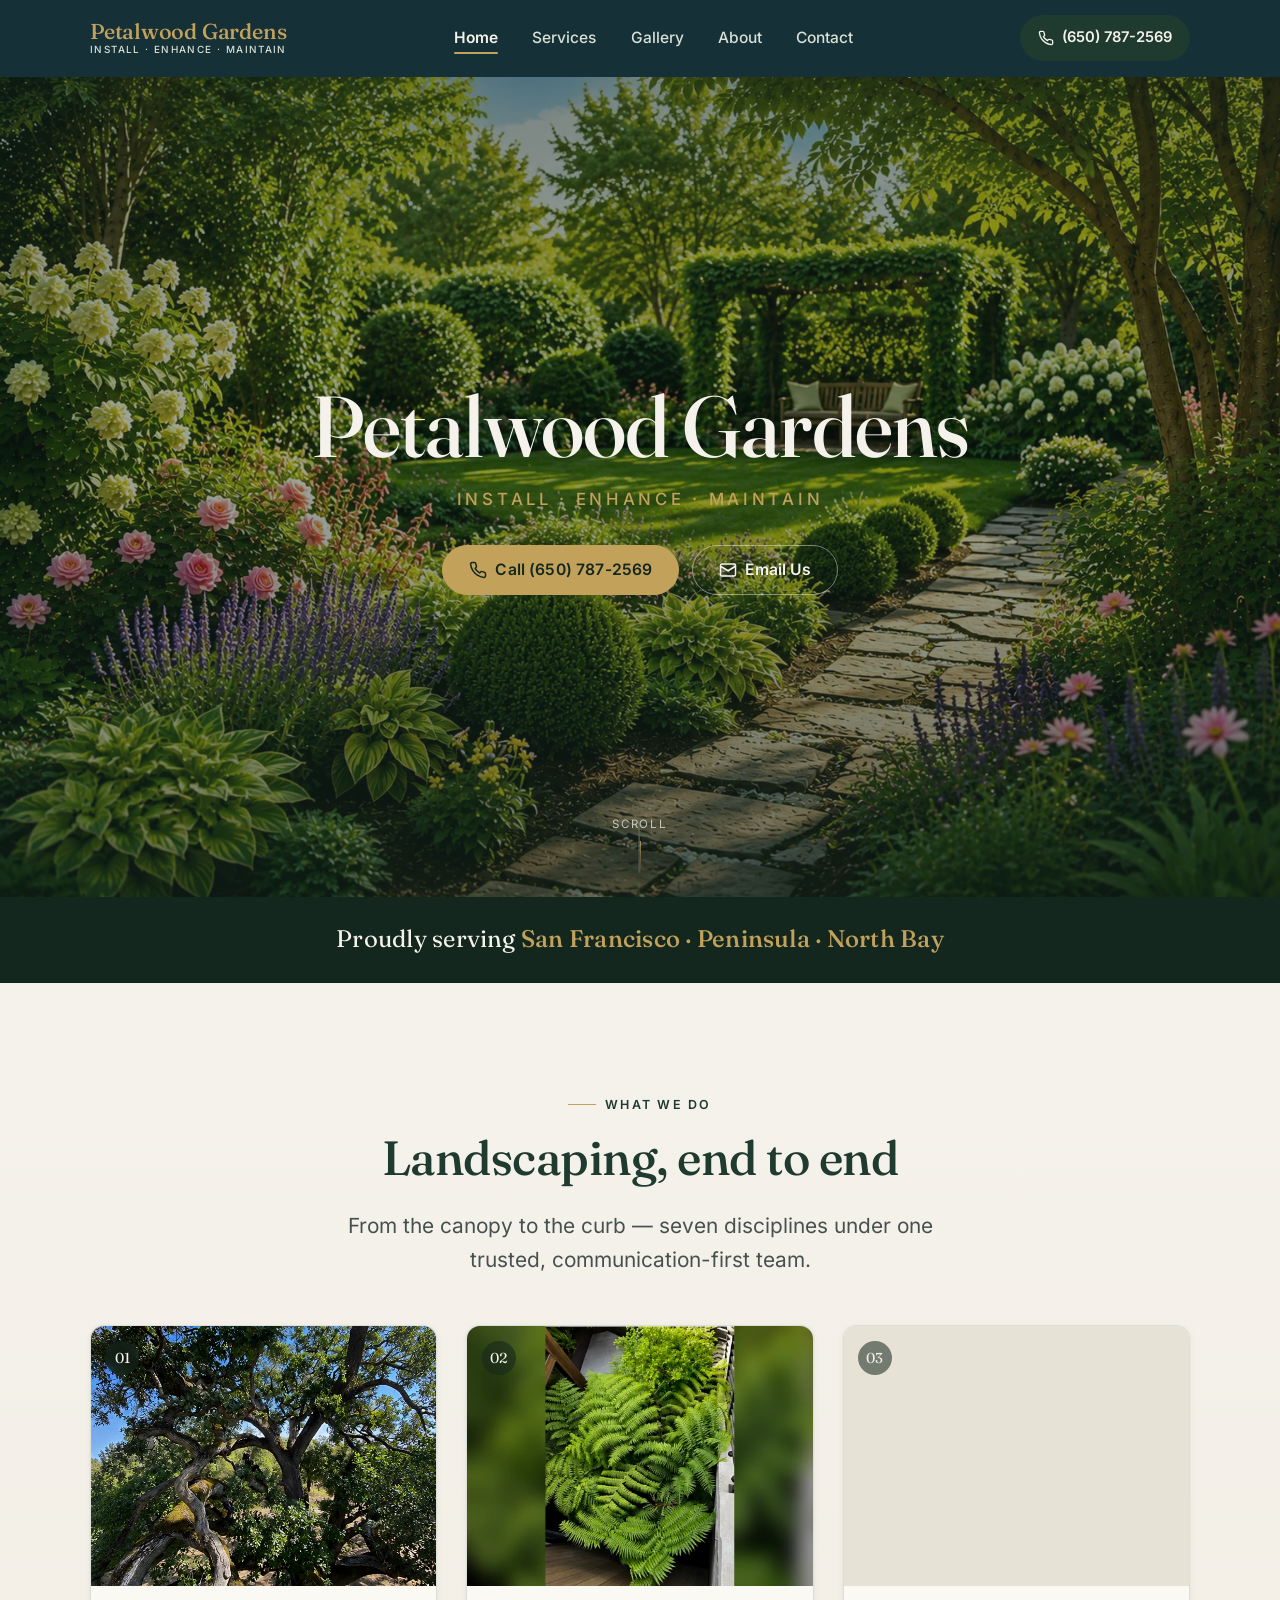
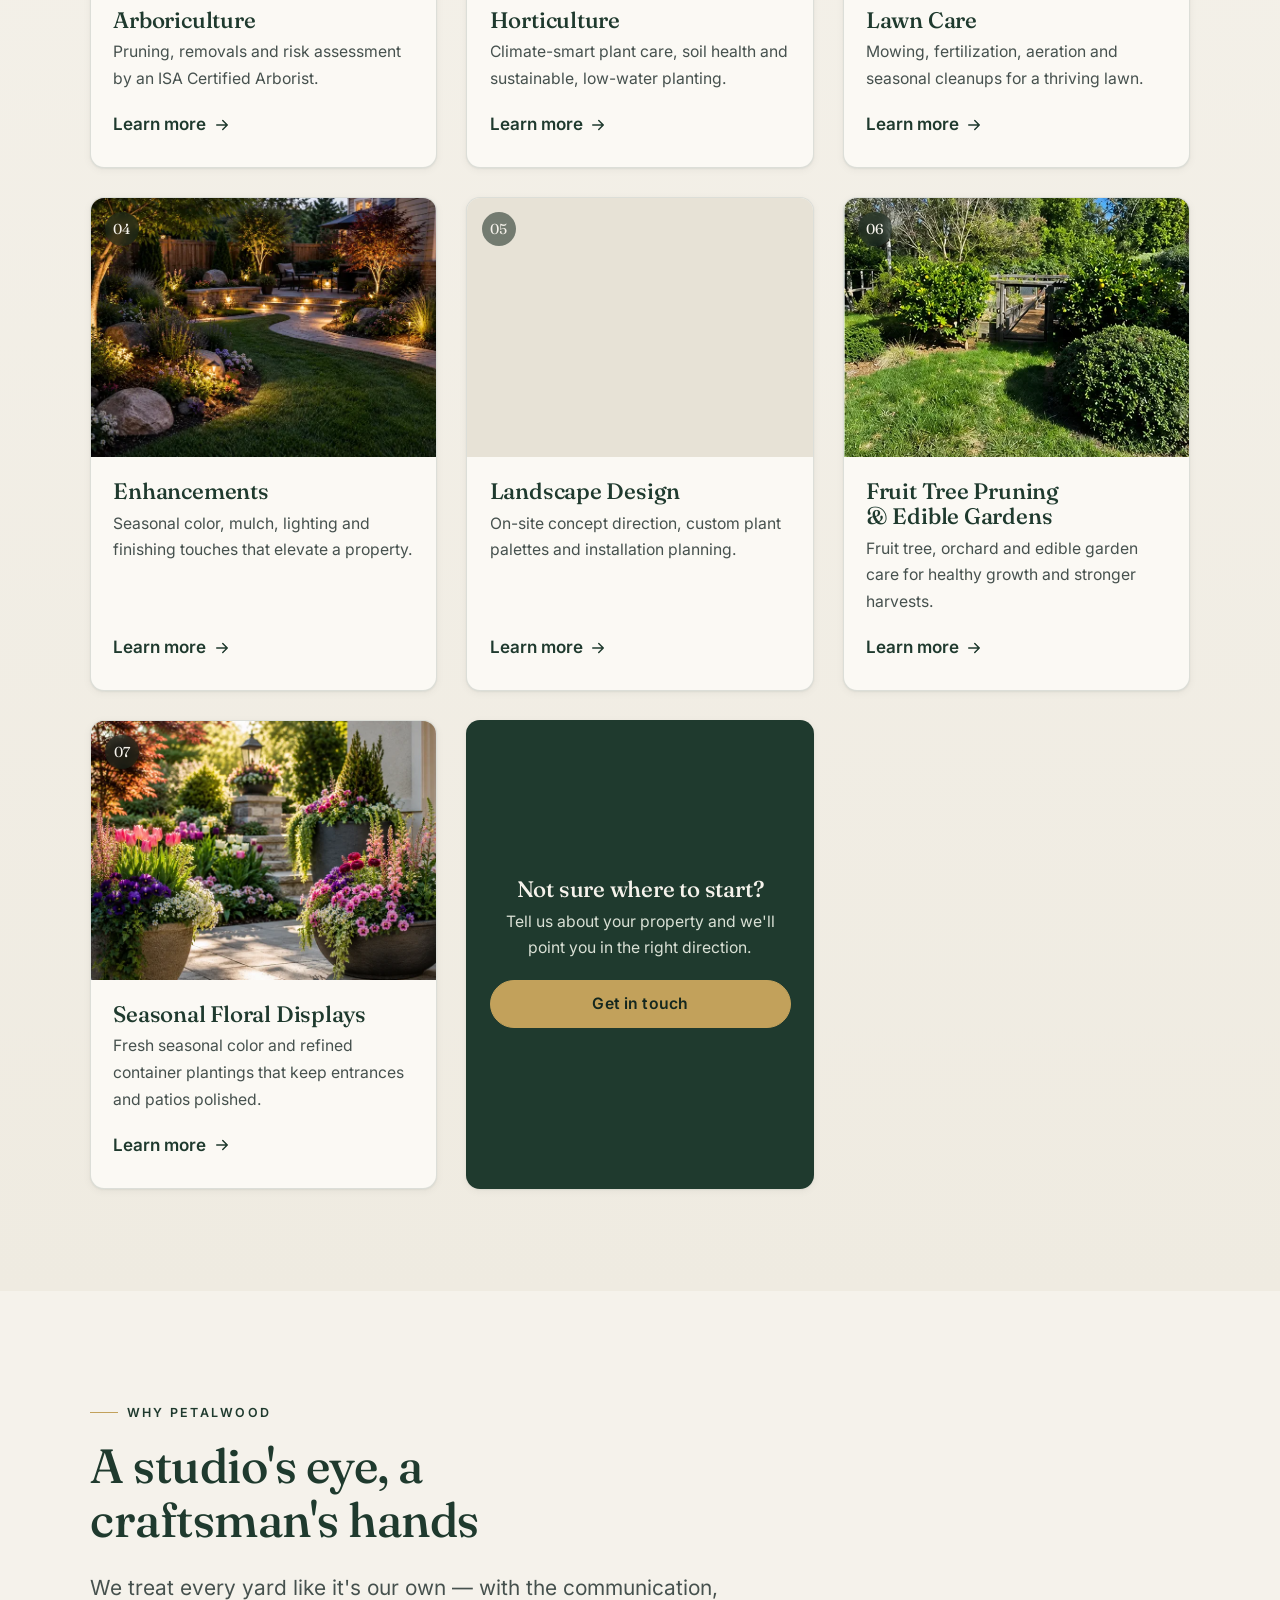
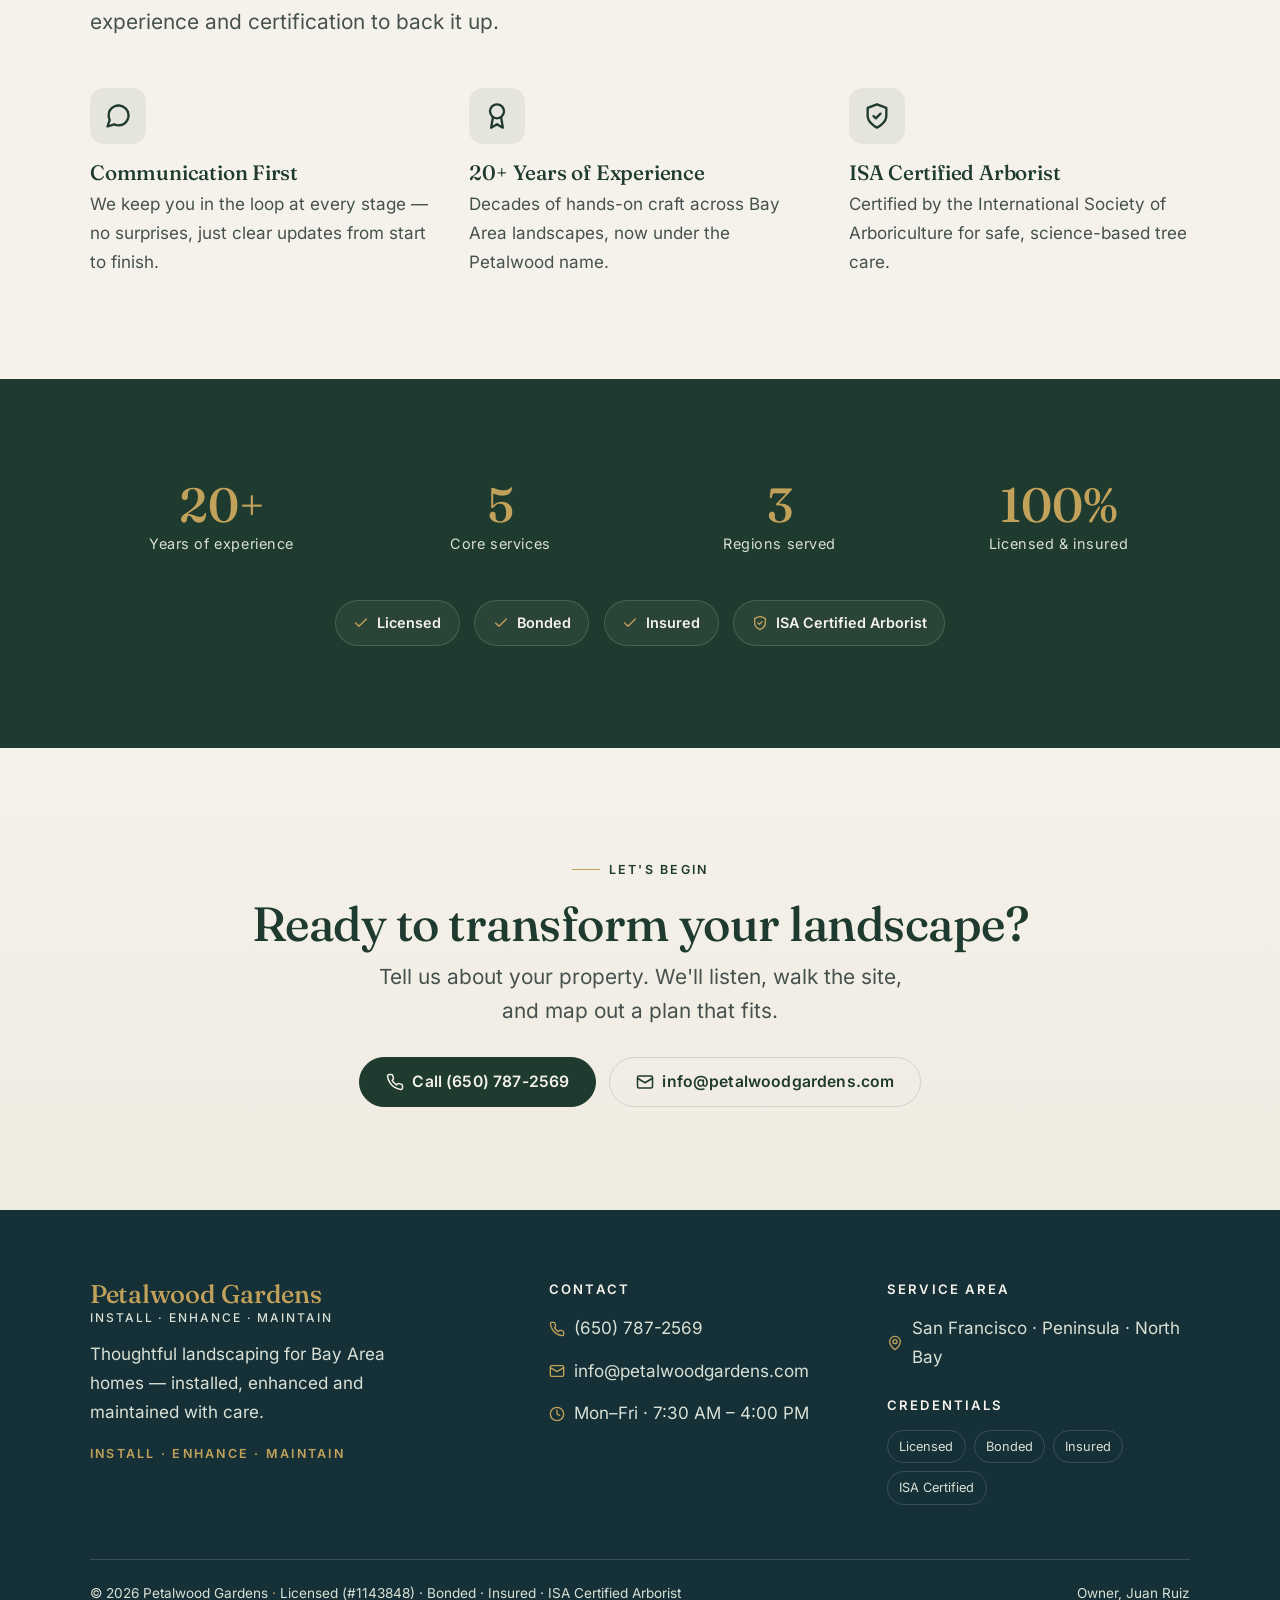
==== commit 4afd4884: "Fix over-zoomed portrait photos with blur-fill landscape composites - Horticulture (ferns) and Lands" ====
--- a/index.html
+++ b/index.html
@@ -193,7 +193,7 @@
               <span class="card__index">02</span>
               <picture>
                 <source type="image/webp" srcset="assets/images/horticulture.webp" />
-                <img src="assets/images/horticulture.jpg" width="409" height="560" loading="lazy" decoding="async" alt="Lush ferns and layered greenery thriving in a shaded garden bed beside a deck" />
+                <img src="assets/images/horticulture.jpg" width="1230" height="820" loading="lazy" decoding="async" alt="Lush ferns and layered greenery thriving in a shaded garden bed beside a deck" />
               </picture>
             </div>
             <div class="card__body">
@@ -238,7 +238,7 @@
               <span class="card__index">05</span>
               <picture>
                 <source type="image/webp" srcset="assets/images/design.webp" />
-                <img src="assets/images/design.jpg" width="421" height="560" loading="lazy" decoding="async" alt="Mature shade tree rising above a backyard pergola against a bright sky" />
+                <img src="assets/images/design.jpg" width="1230" height="820" loading="lazy" decoding="async" alt="Mature shade tree rising above a backyard pergola against a bright sky" />
               </picture>
             </div>
             <div class="card__body">
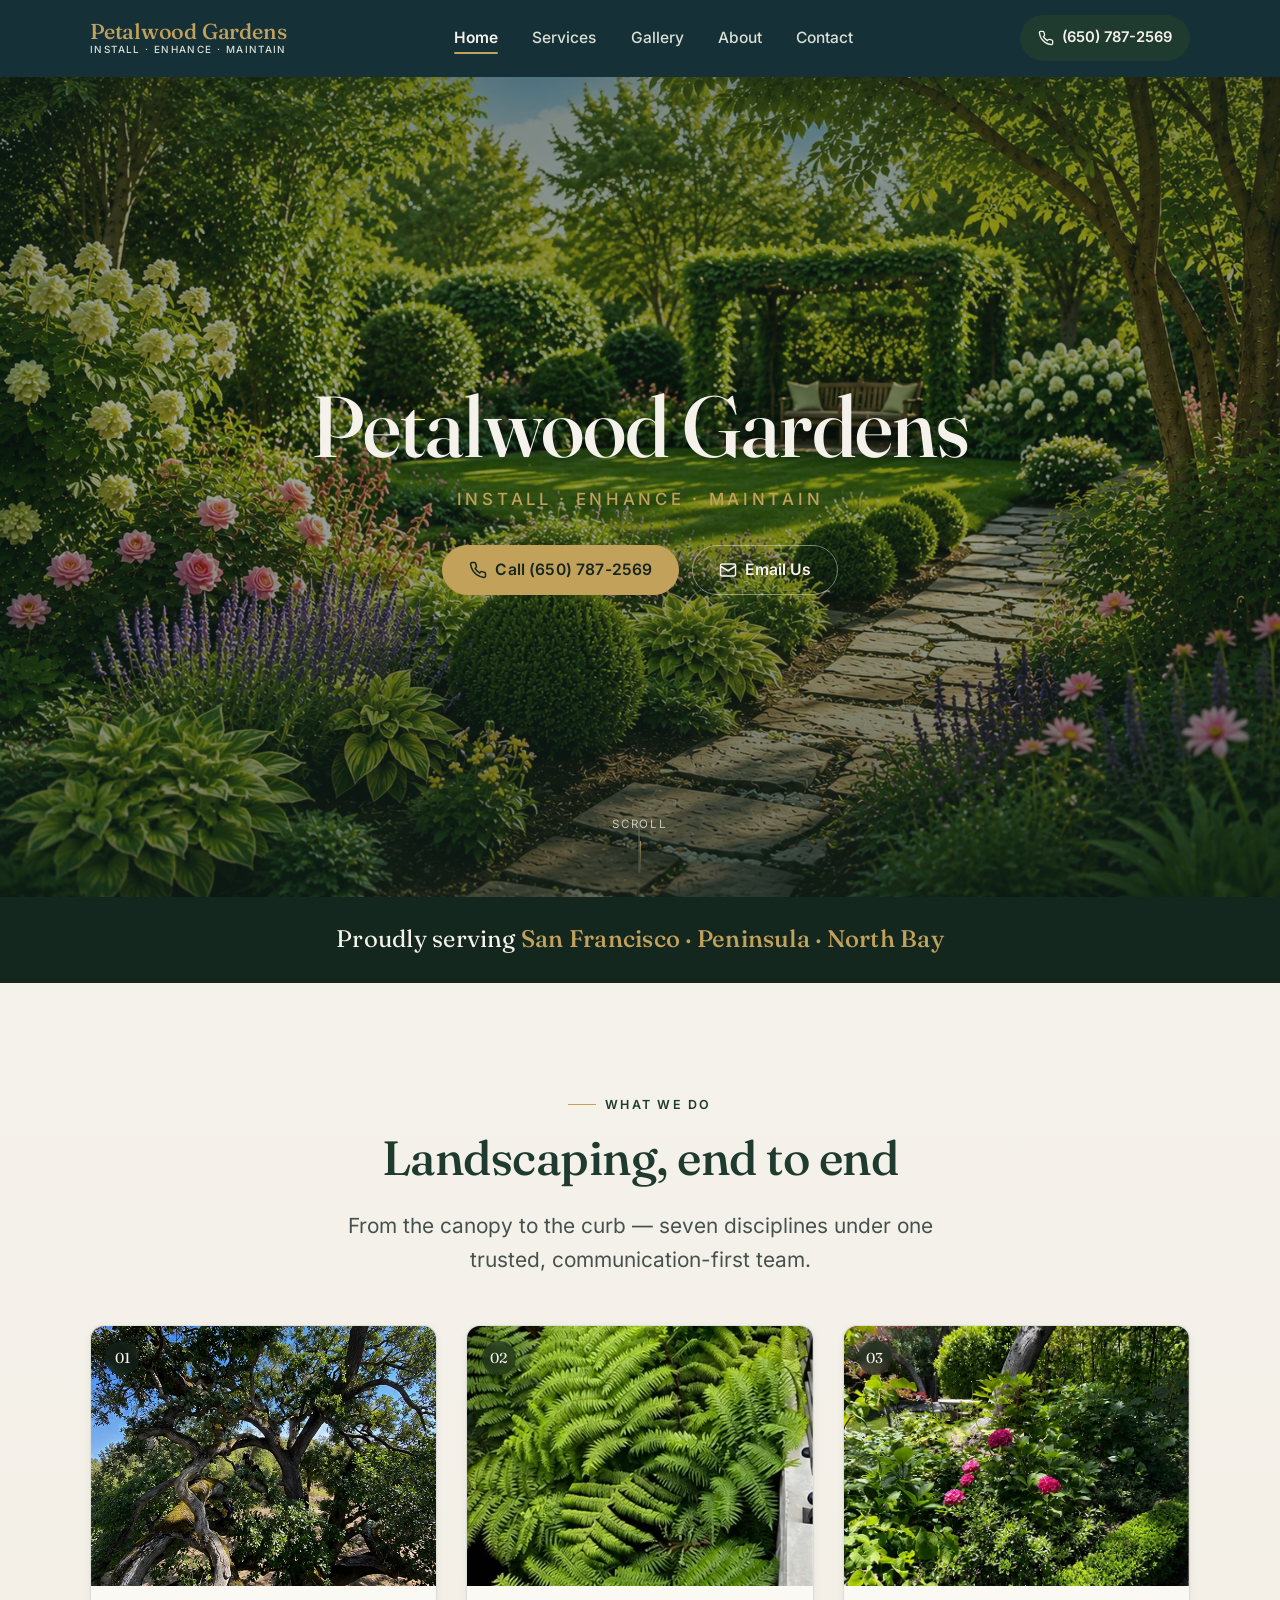
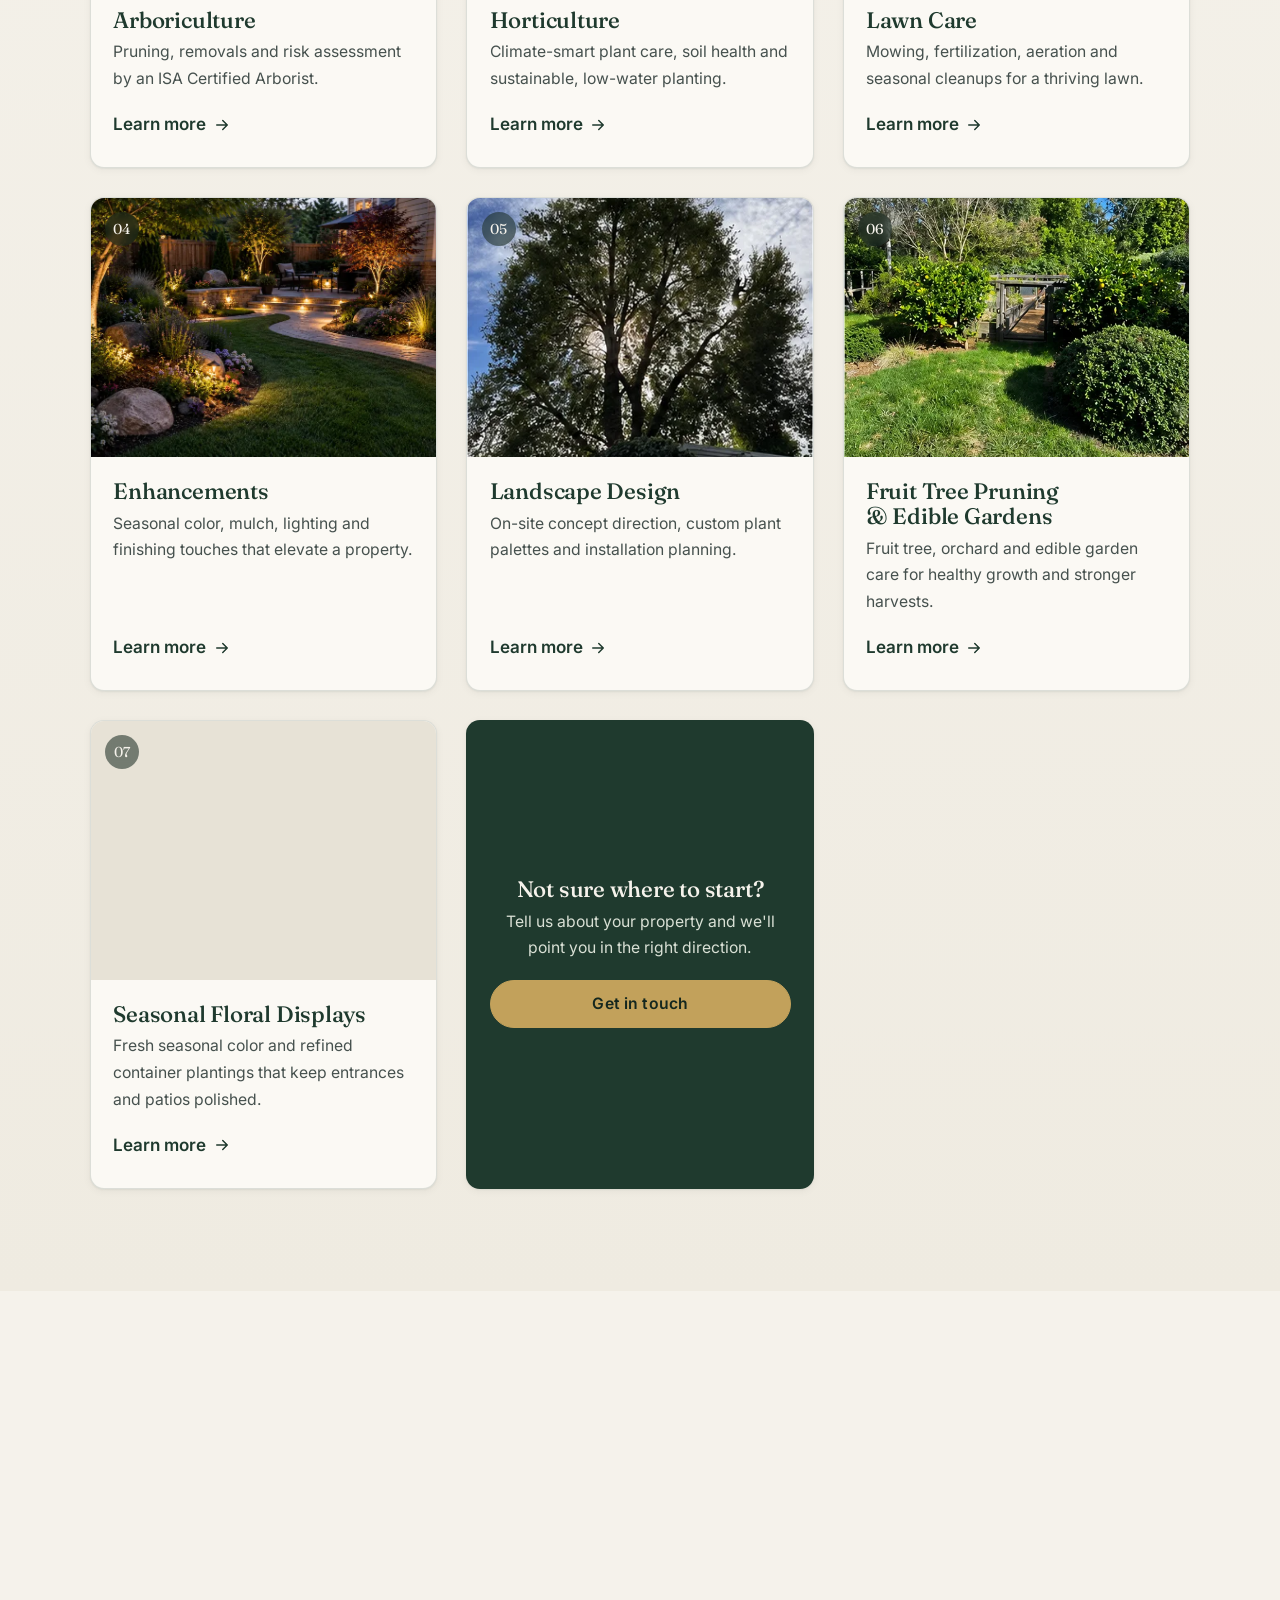
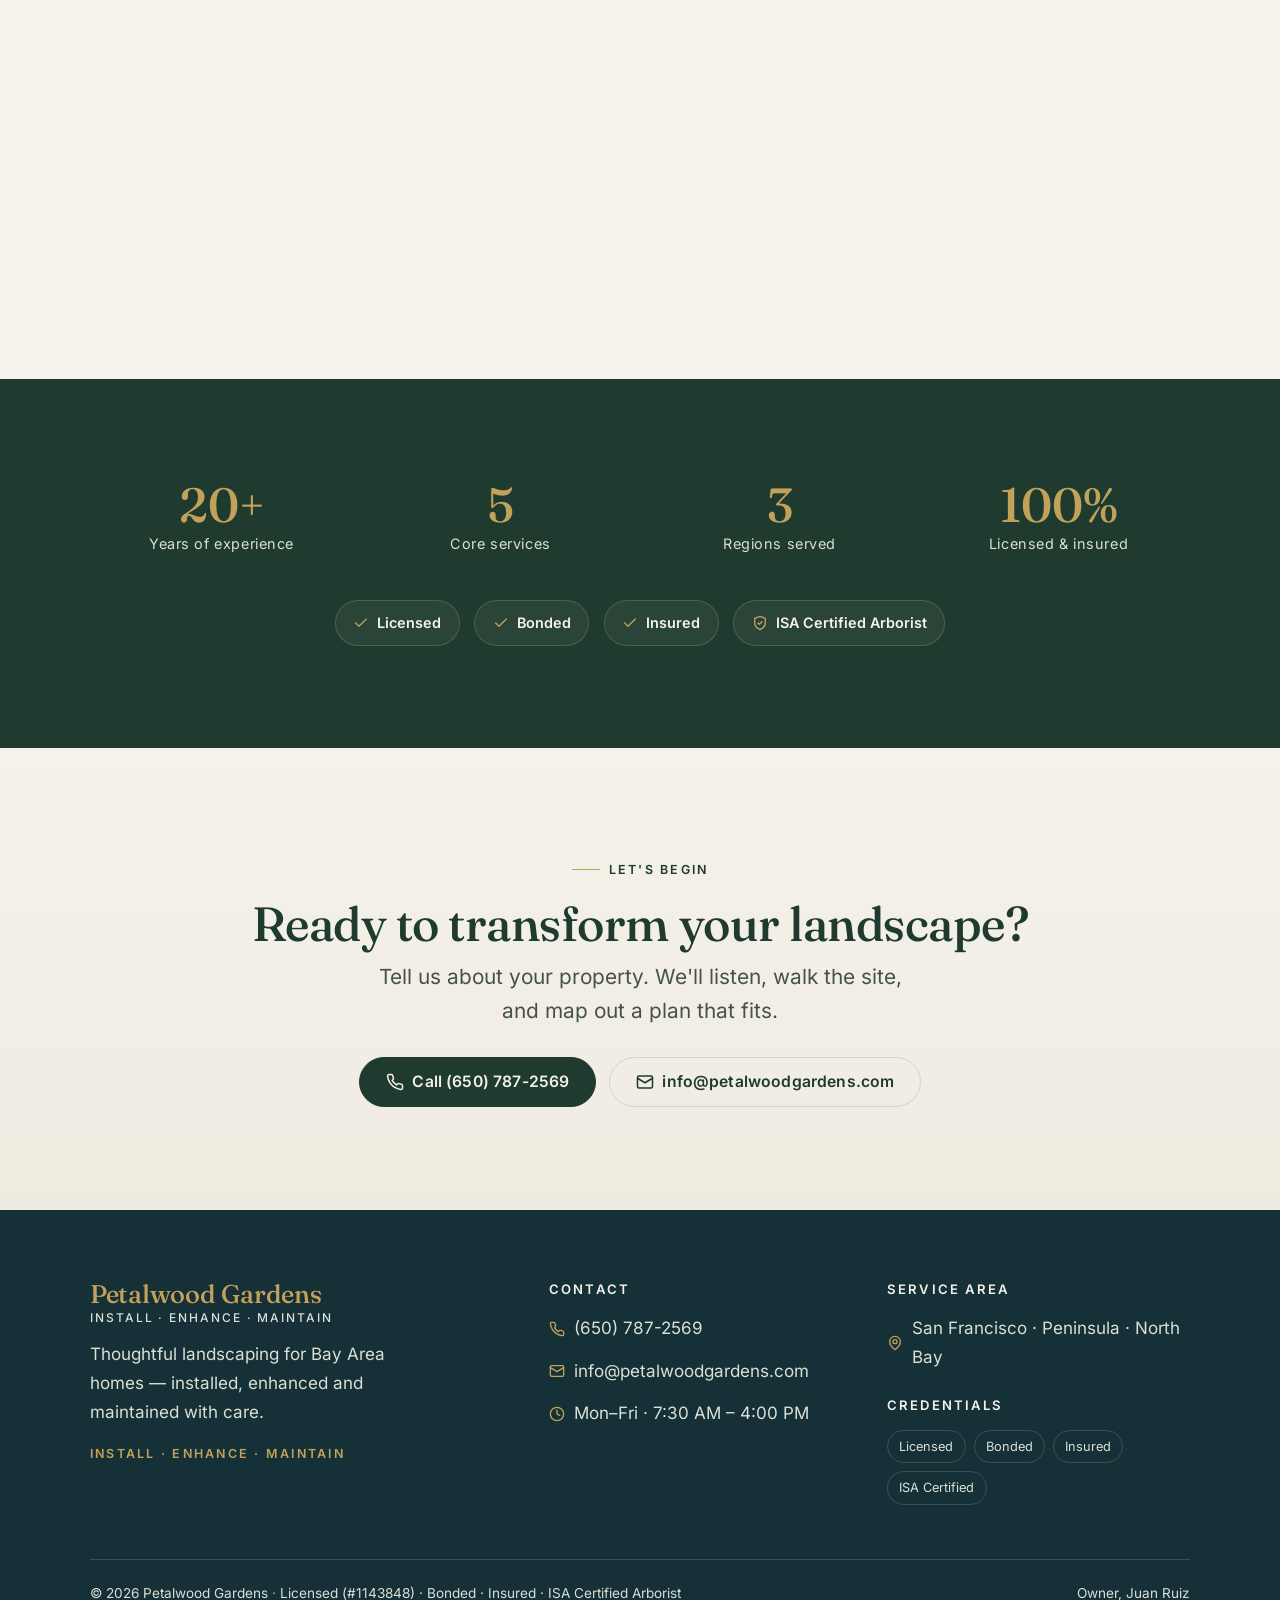
==== commit c83cbc31: "Revert "Fix over-zoomed portrait photos with blur-fill landscape composites" This reverts commit 4af" ====
--- a/index.html
+++ b/index.html
@@ -193,7 +193,7 @@
               <span class="card__index">02</span>
               <picture>
                 <source type="image/webp" srcset="assets/images/horticulture.webp" />
-                <img src="assets/images/horticulture.jpg" width="1230" height="820" loading="lazy" decoding="async" alt="Lush ferns and layered greenery thriving in a shaded garden bed beside a deck" />
+                <img src="assets/images/horticulture.jpg" width="409" height="560" loading="lazy" decoding="async" alt="Lush ferns and layered greenery thriving in a shaded garden bed beside a deck" />
               </picture>
             </div>
             <div class="card__body">
@@ -238,7 +238,7 @@
               <span class="card__index">05</span>
               <picture>
                 <source type="image/webp" srcset="assets/images/design.webp" />
-                <img src="assets/images/design.jpg" width="1230" height="820" loading="lazy" decoding="async" alt="Mature shade tree rising above a backyard pergola against a bright sky" />
+                <img src="assets/images/design.jpg" width="421" height="560" loading="lazy" decoding="async" alt="Mature shade tree rising above a backyard pergola against a bright sky" />
               </picture>
             </div>
             <div class="card__body">
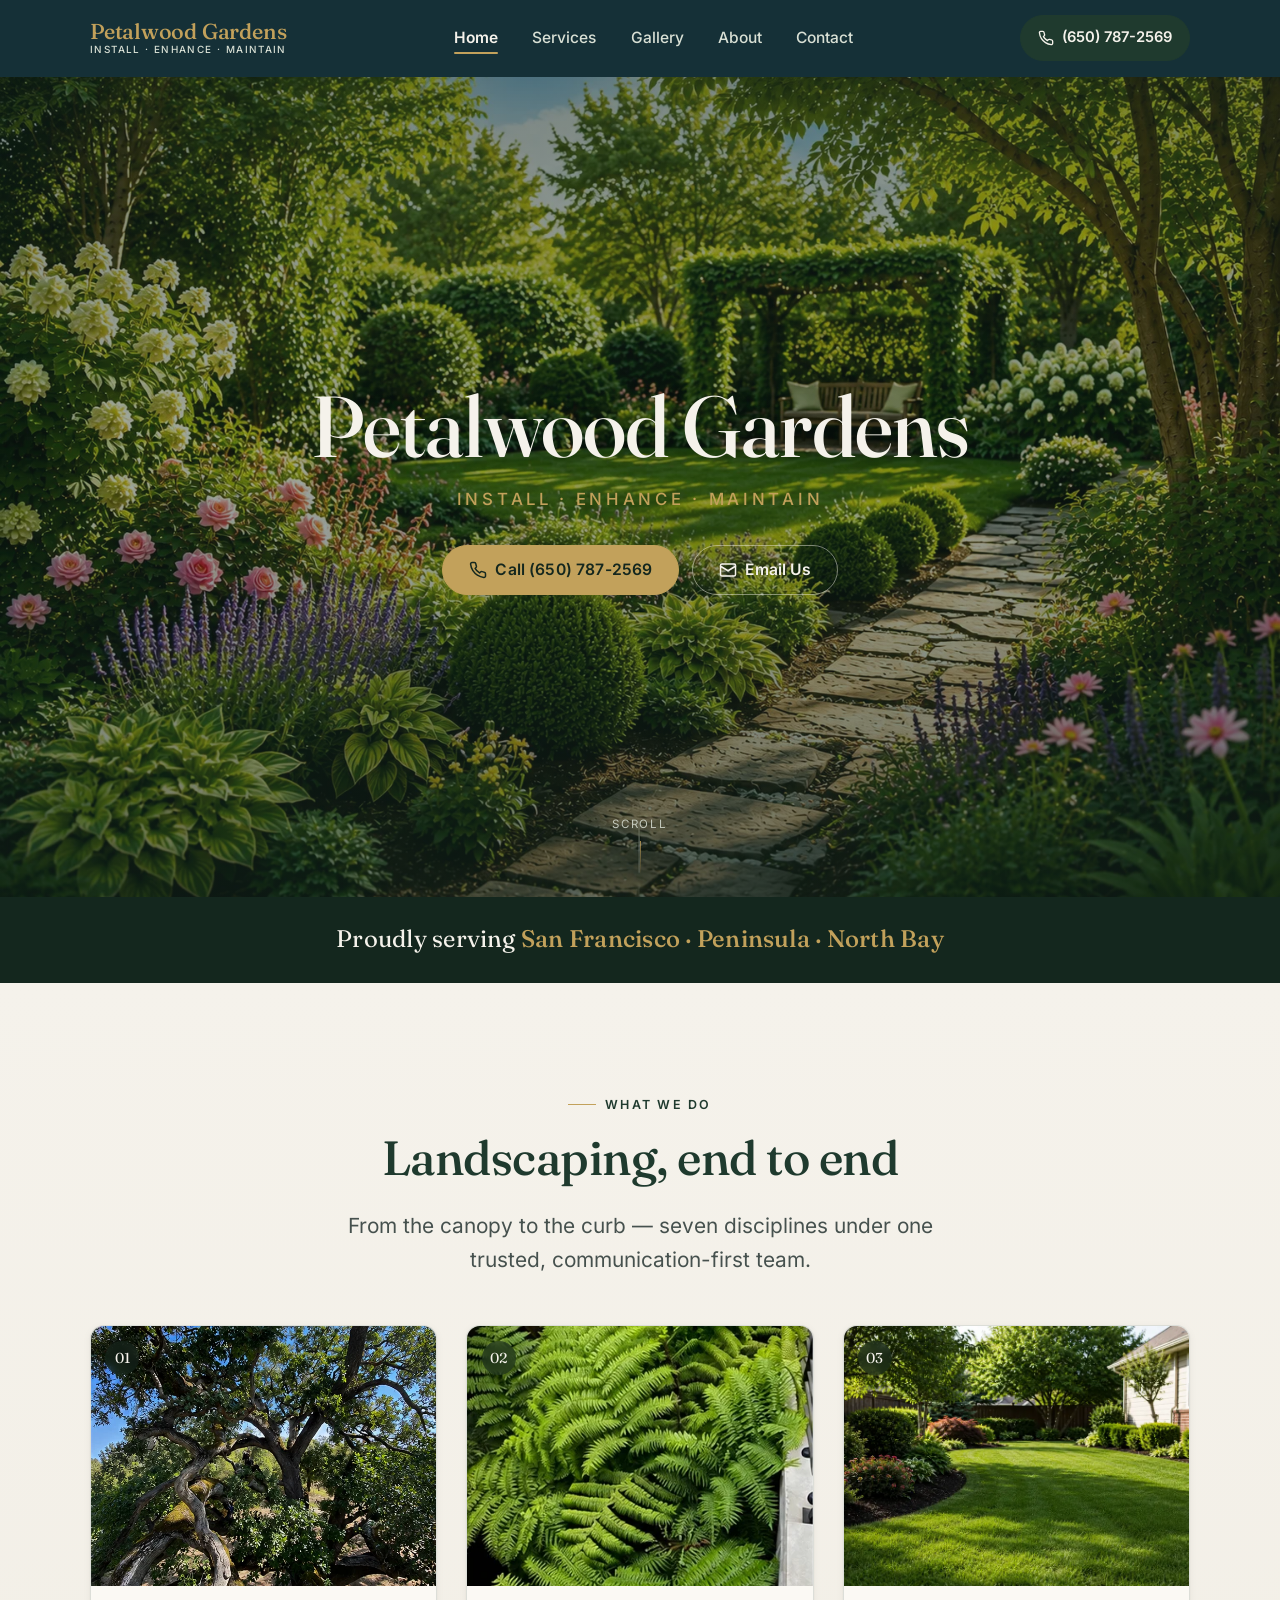
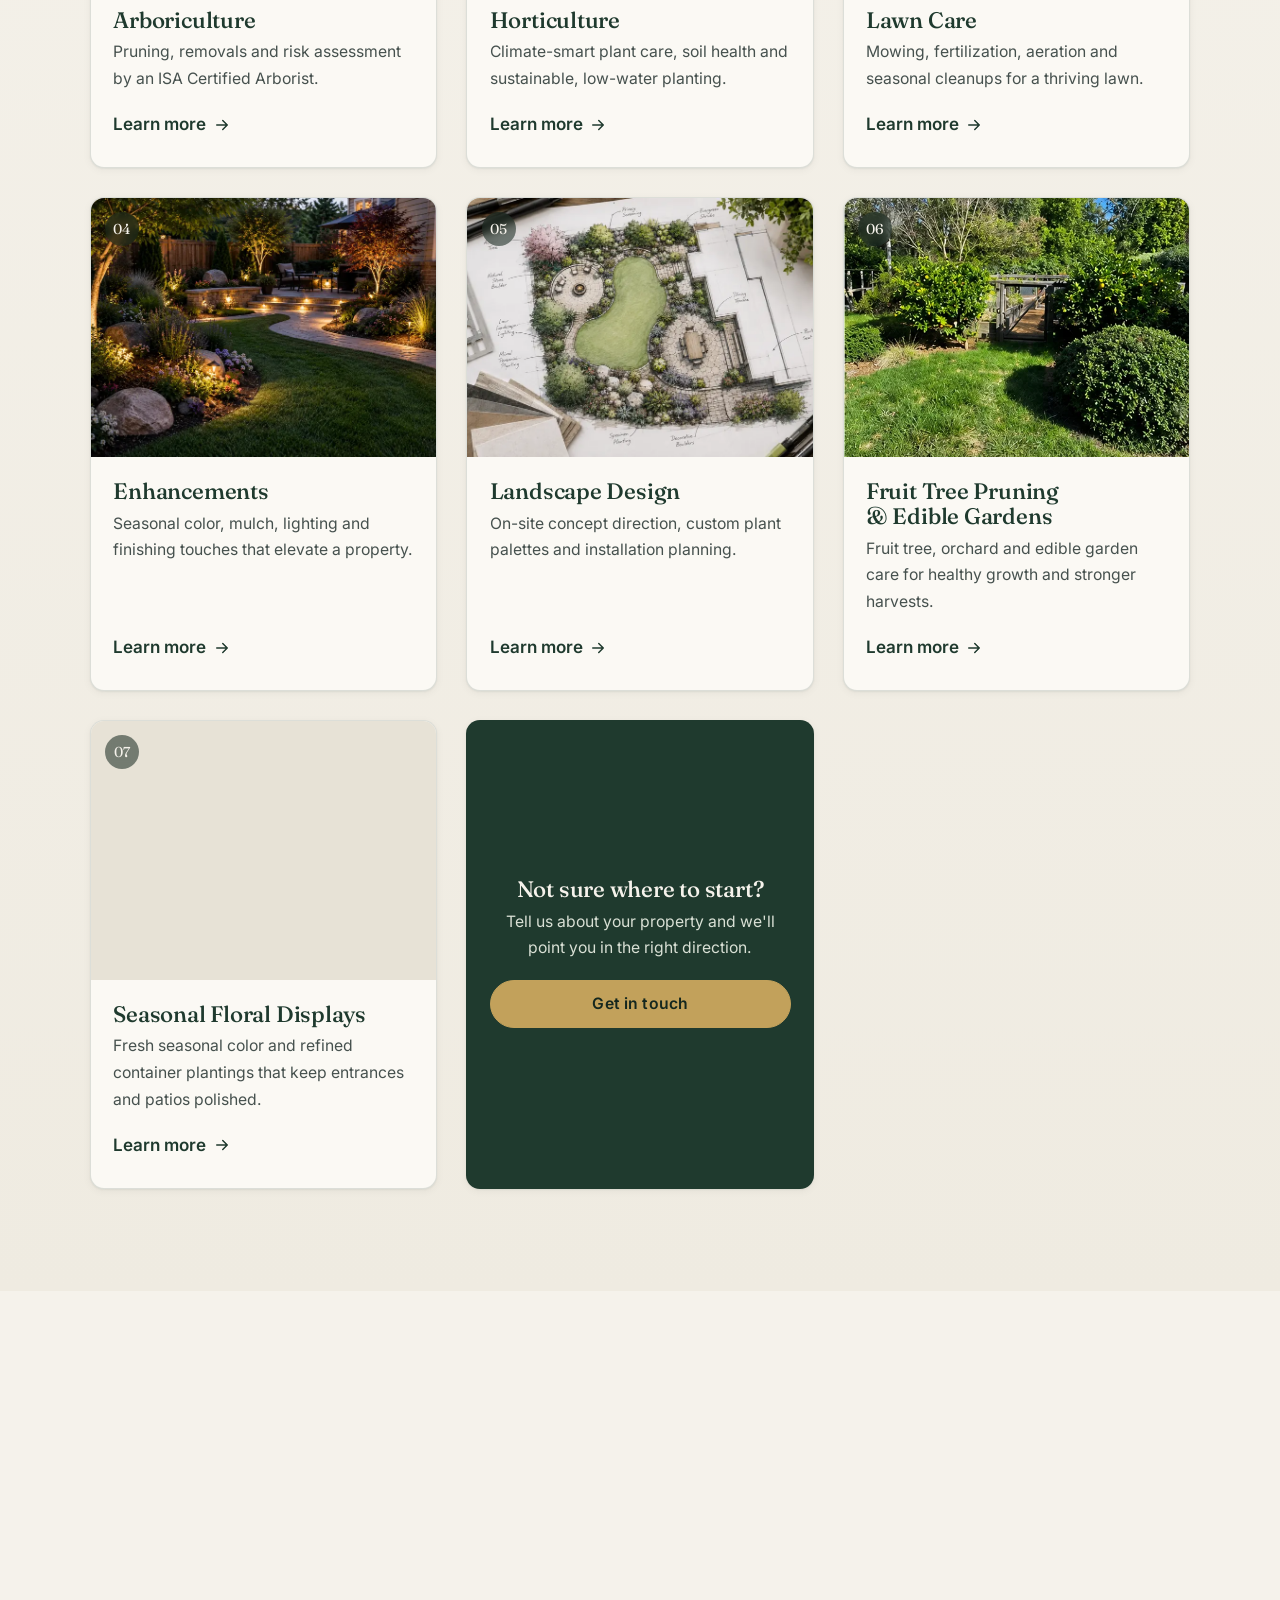
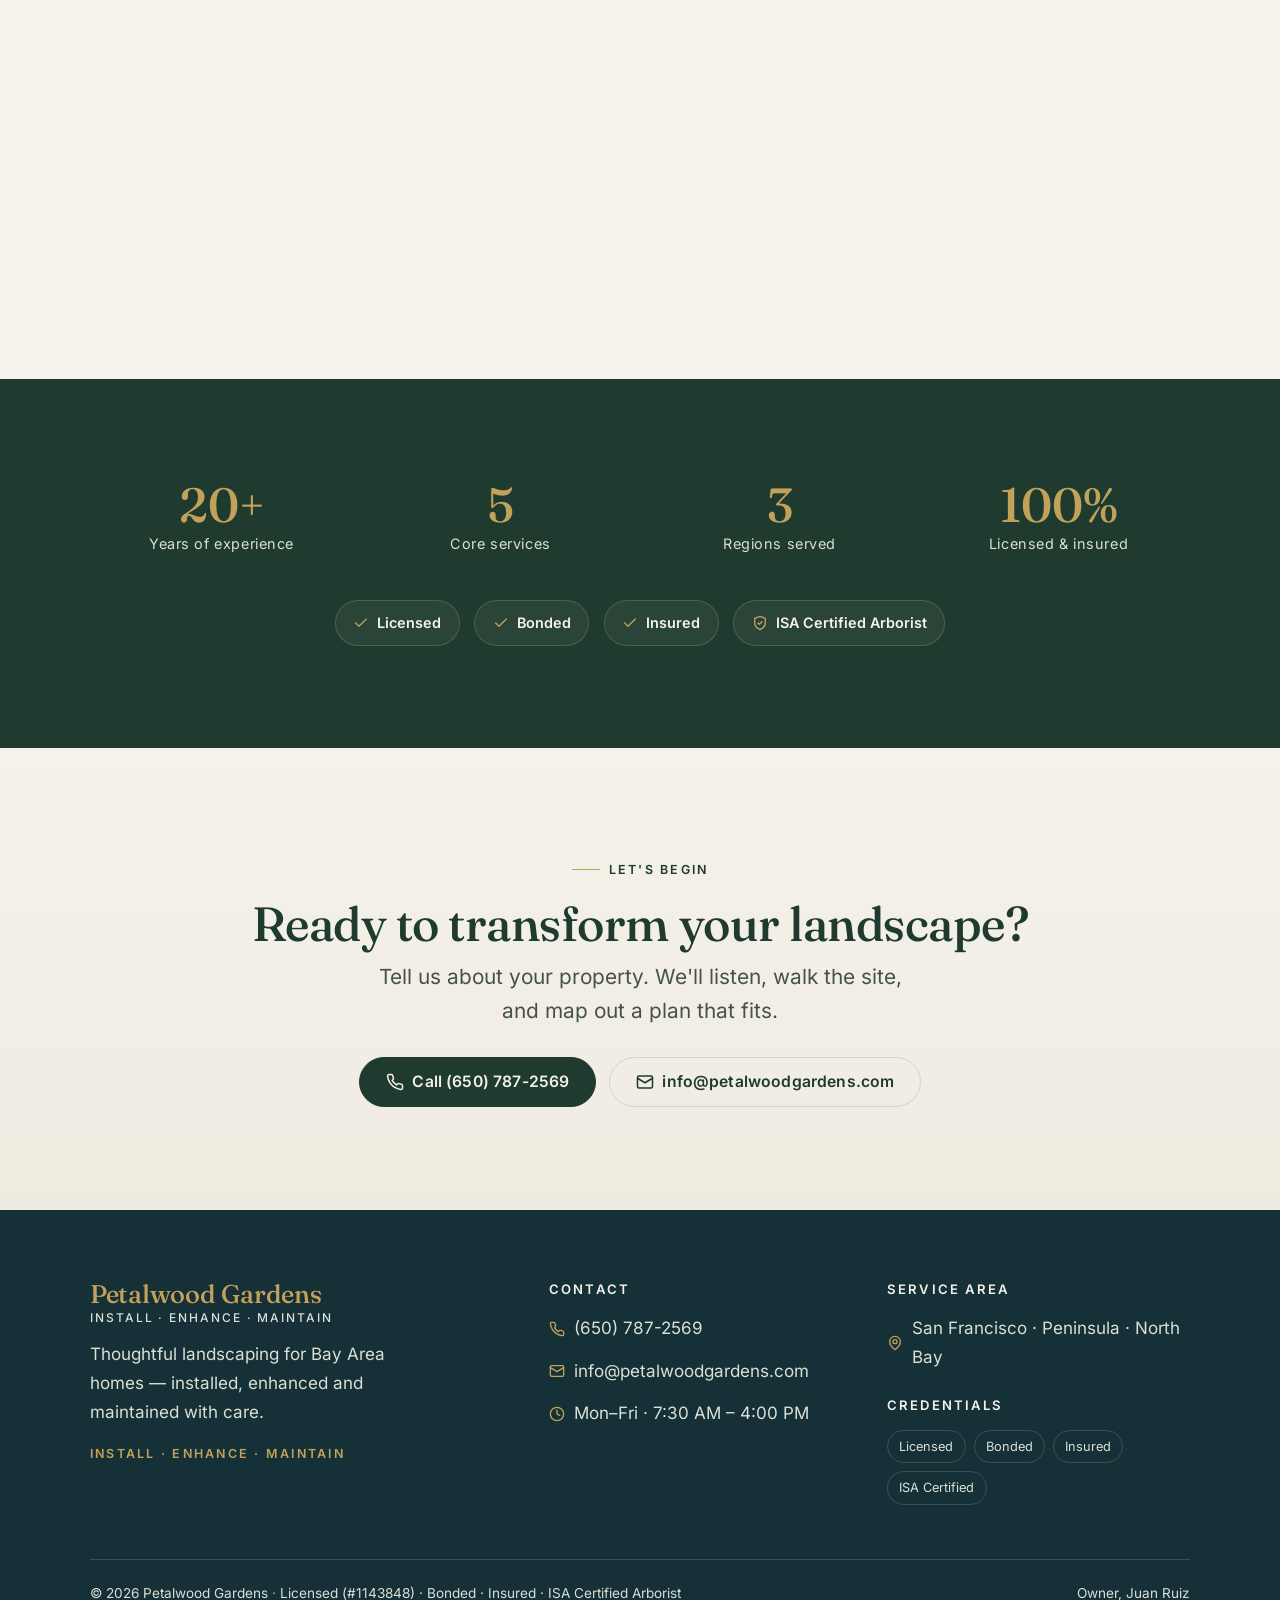
==== commit c2118854: "Restore AI images for Lawn Care and Landscape Design on all pages - Bring back original 820x547 AI p" ====
--- a/index.html
+++ b/index.html
@@ -208,7 +208,7 @@
               <span class="card__index">03</span>
               <picture>
                 <source type="image/webp" srcset="assets/images/lawn-care.webp" />
-                <img src="assets/images/lawn-care.jpg" width="727" height="555" loading="lazy" decoding="async" alt="Manicured garden bed with deep pink blooms bordered by trimmed hedges and lawn" />
+                <img src="assets/images/lawn-care.jpg" width="820" height="547" loading="lazy" decoding="async" alt="Freshly mowed, healthy green backyard lawn framed by manicured shrubs and trees" />
               </picture>
             </div>
             <div class="card__body">
@@ -238,7 +238,7 @@
               <span class="card__index">05</span>
               <picture>
                 <source type="image/webp" srcset="assets/images/design.webp" />
-                <img src="assets/images/design.jpg" width="421" height="560" loading="lazy" decoding="async" alt="Mature shade tree rising above a backyard pergola against a bright sky" />
+                <img src="assets/images/design.jpg" width="820" height="547" loading="lazy" decoding="async" alt="Hand-drawn landscape design plan with labeled plantings, a stone patio and material swatches" />
               </picture>
             </div>
             <div class="card__body">
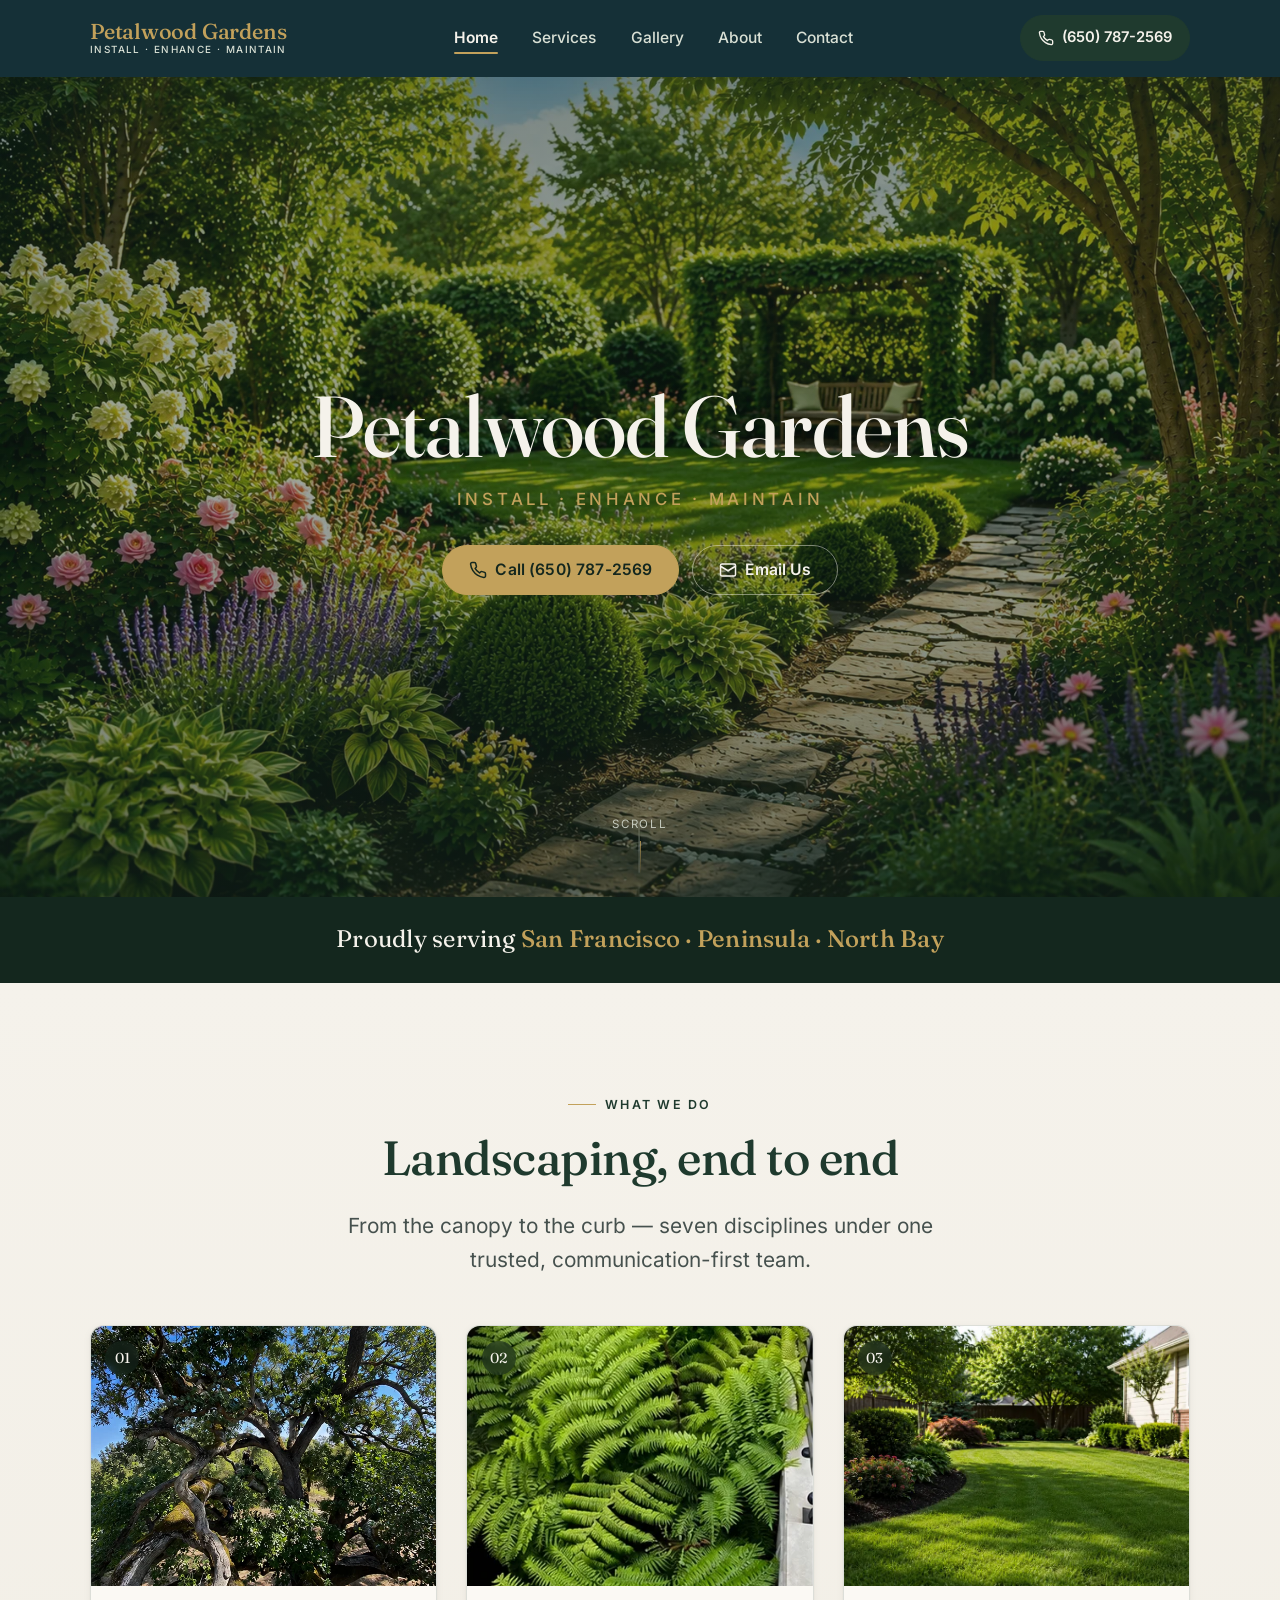
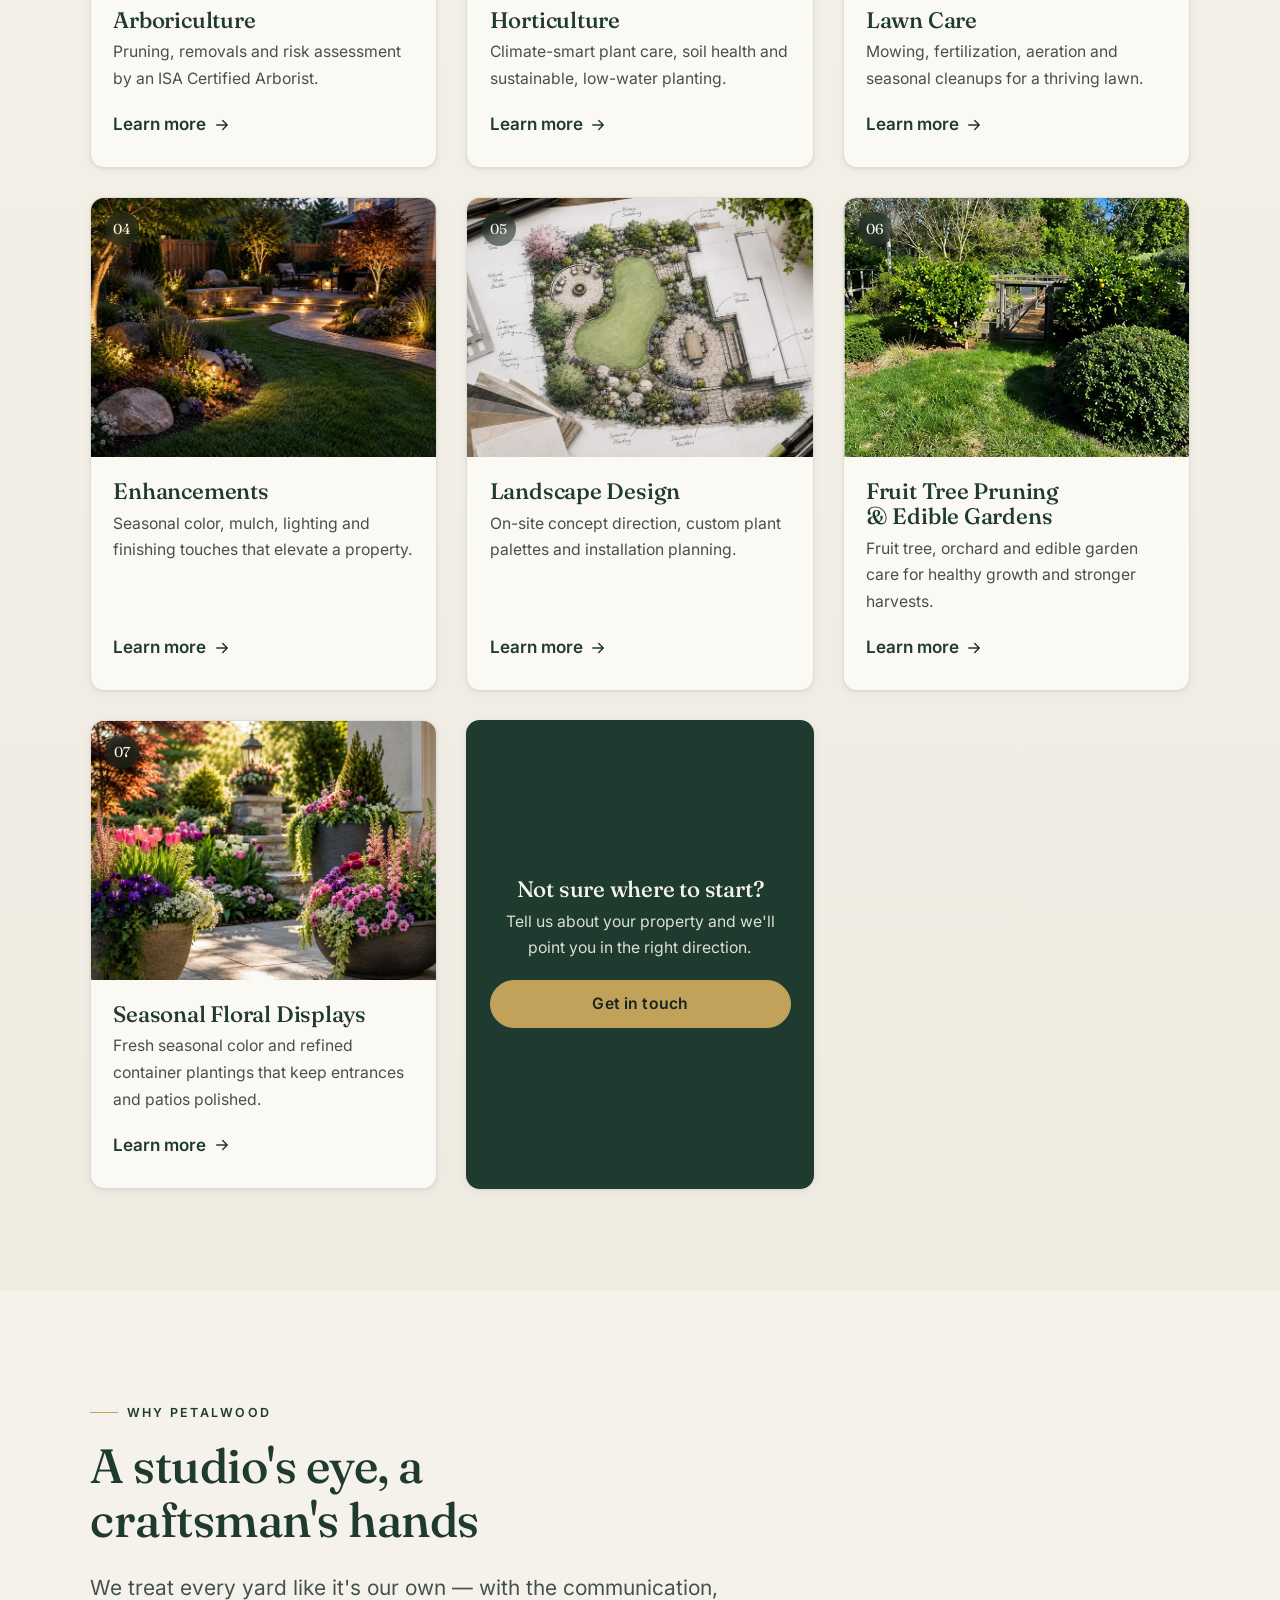
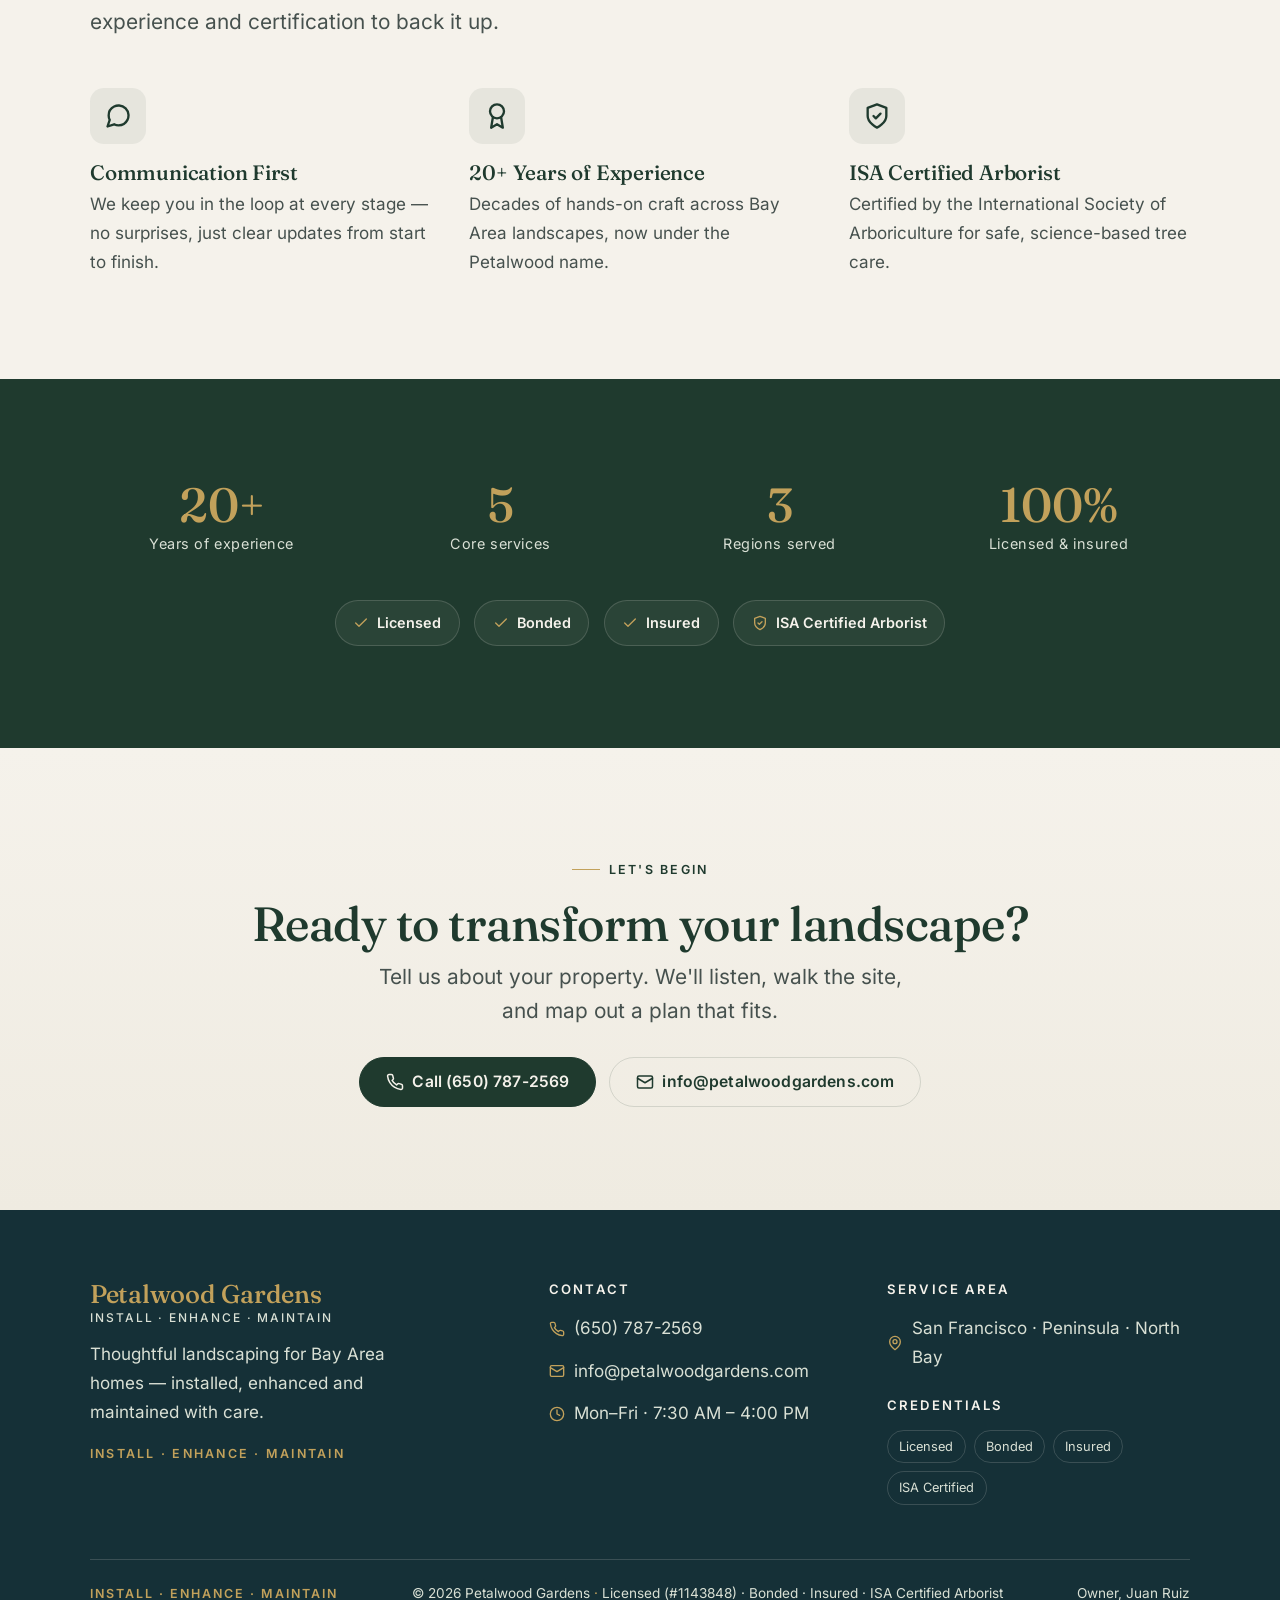
==== commit 7a481ec5: "Add Install · Enhance · Maintain tagline to footer bottom bar - Gold uppercase tagline at bottom-lef" ====
--- a/index.html
+++ b/index.html
@@ -403,6 +403,7 @@
       </div>
 
       <div class="footer-bottom">
+        <span class="footer-bottom-tagline">Install · Enhance · Maintain</span>
         <span>© <span data-year>2026</span> Petalwood Gardens <span class="sep">·</span> Licensed (#1143848) · Bonded · Insured · ISA Certified Arborist</span>
         <span>Owner, Juan Ruiz</span>
       </div>
--- a/styles.css
+++ b/styles.css
@@ -877,6 +877,10 @@
   display: flex; flex-wrap: wrap; gap: 0.5rem 1rem; justify-content: space-between; align-items: center;
 }
 .footer-bottom .sep { color: var(--gold); }
+.footer-bottom-tagline {
+  color: var(--gold); font-weight: 600; font-size: 0.78rem;
+  letter-spacing: 0.16em; text-transform: uppercase;
+}
 
 /* =========================================================
    Back to top
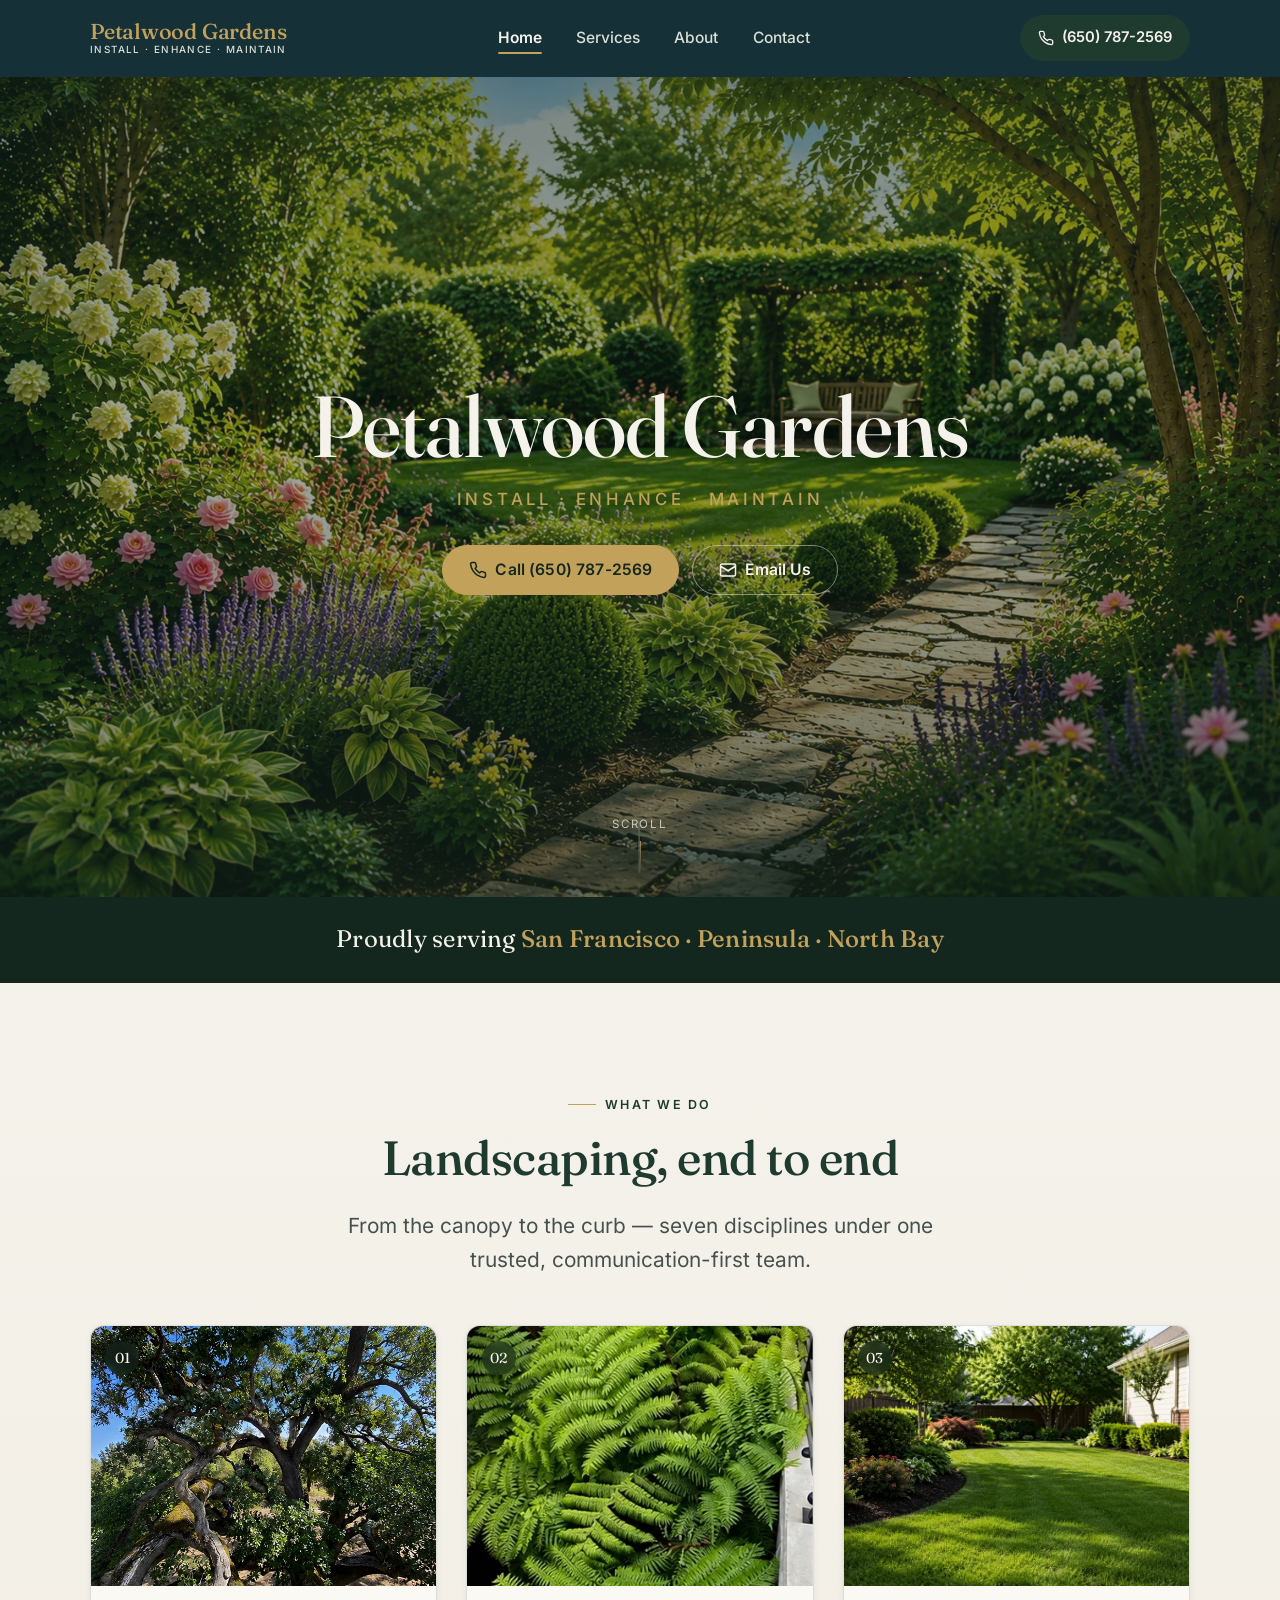
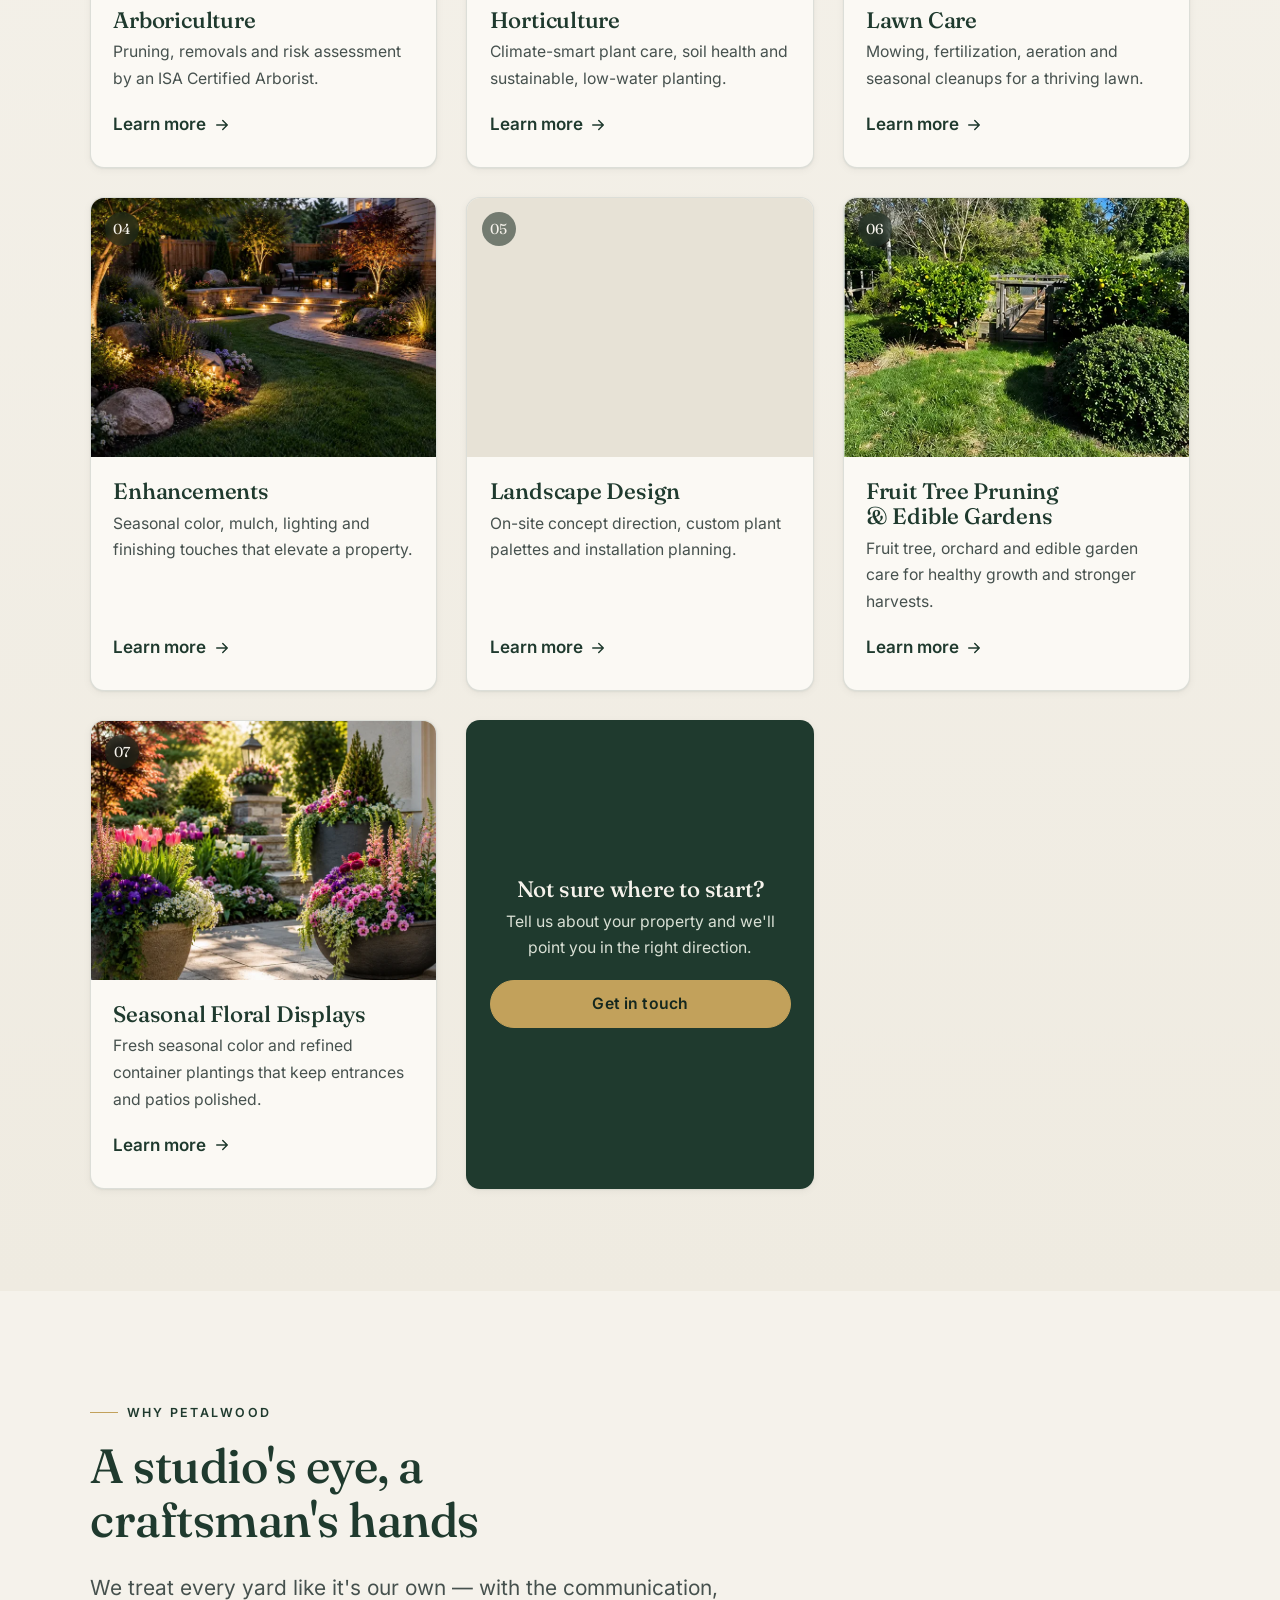
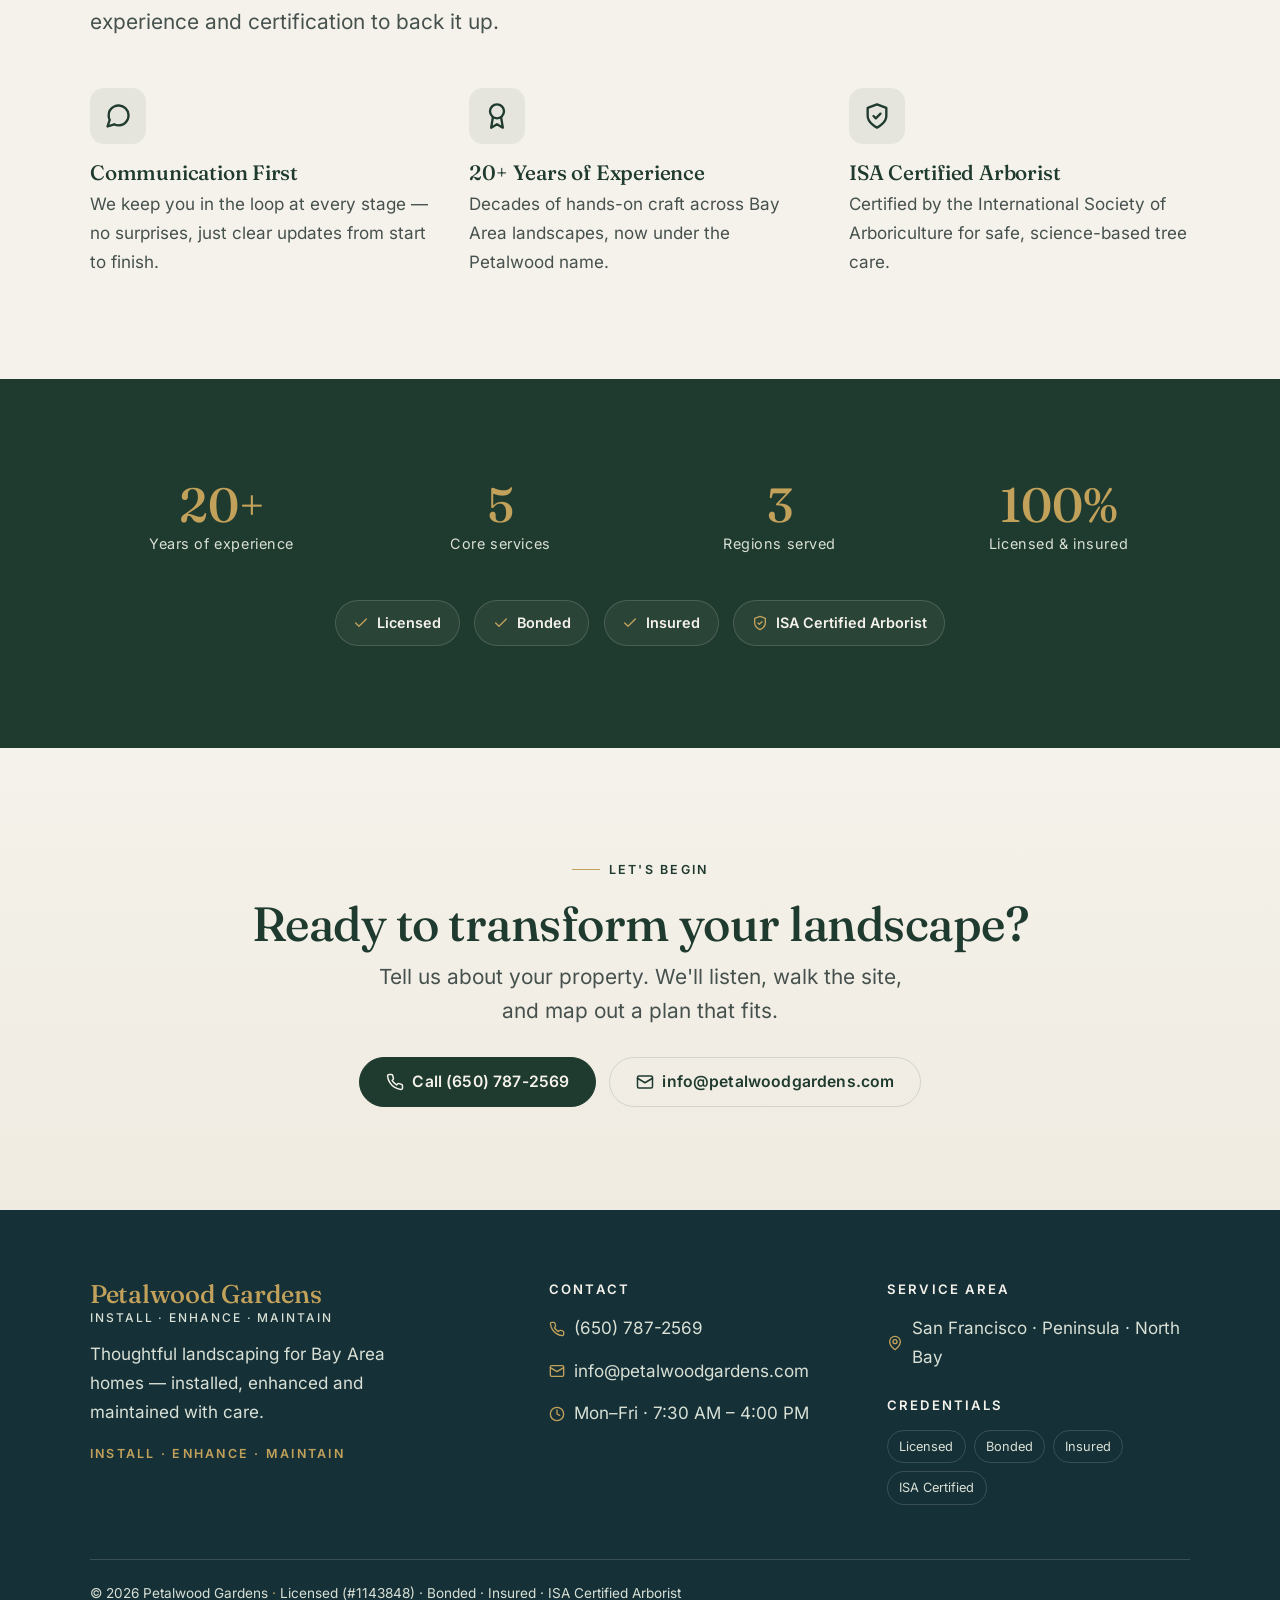
==== commit b1d199aa: "Remove footer tagline and owner line, delete Gallery page - Drop "Install · Enhance · Maintain" and " ====
--- a/index.html
+++ b/index.html
@@ -85,7 +85,6 @@
         <ul class="nav-links">
           <li><a href="index.html" aria-current="page">Home</a></li>
           <li><a href="services.html">Services</a></li>
-          <li><a href="gallery.html">Gallery</a></li>
           <li><a href="about.html">About</a></li>
           <li><a href="contact.html">Contact</a></li>
         </ul>
@@ -118,7 +117,6 @@
     <ul class="mobile-nav__links">
       <li><a href="index.html" aria-current="page">Home</a></li>
       <li><a href="services.html">Services</a></li>
-      <li><a href="gallery.html">Gallery</a></li>
       <li><a href="about.html">About</a></li>
       <li><a href="contact.html">Contact</a></li>
     </ul>
@@ -403,9 +401,7 @@
       </div>
 
       <div class="footer-bottom">
-        <span class="footer-bottom-tagline">Install · Enhance · Maintain</span>
         <span>© <span data-year>2026</span> Petalwood Gardens <span class="sep">·</span> Licensed (#1143848) · Bonded · Insured · ISA Certified Arborist</span>
-        <span>Owner, Juan Ruiz</span>
       </div>
     </div>
   </footer>
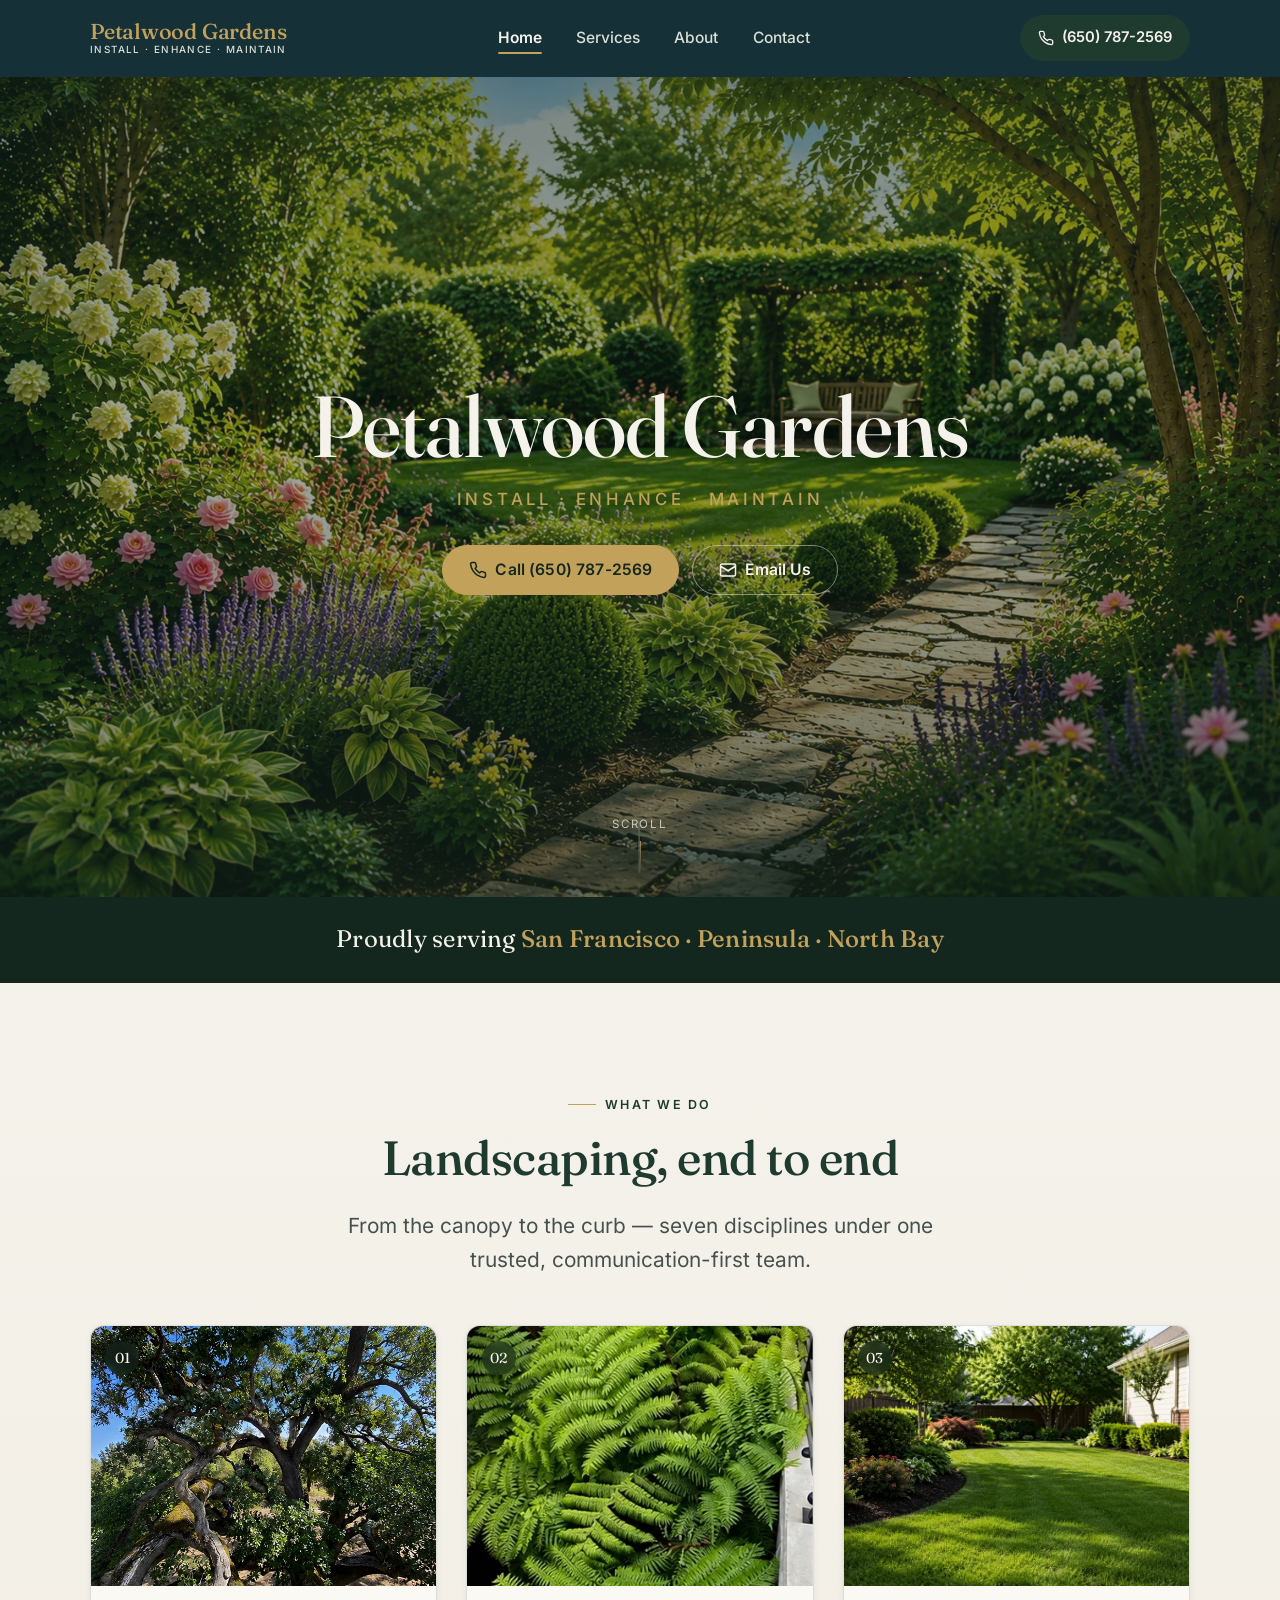
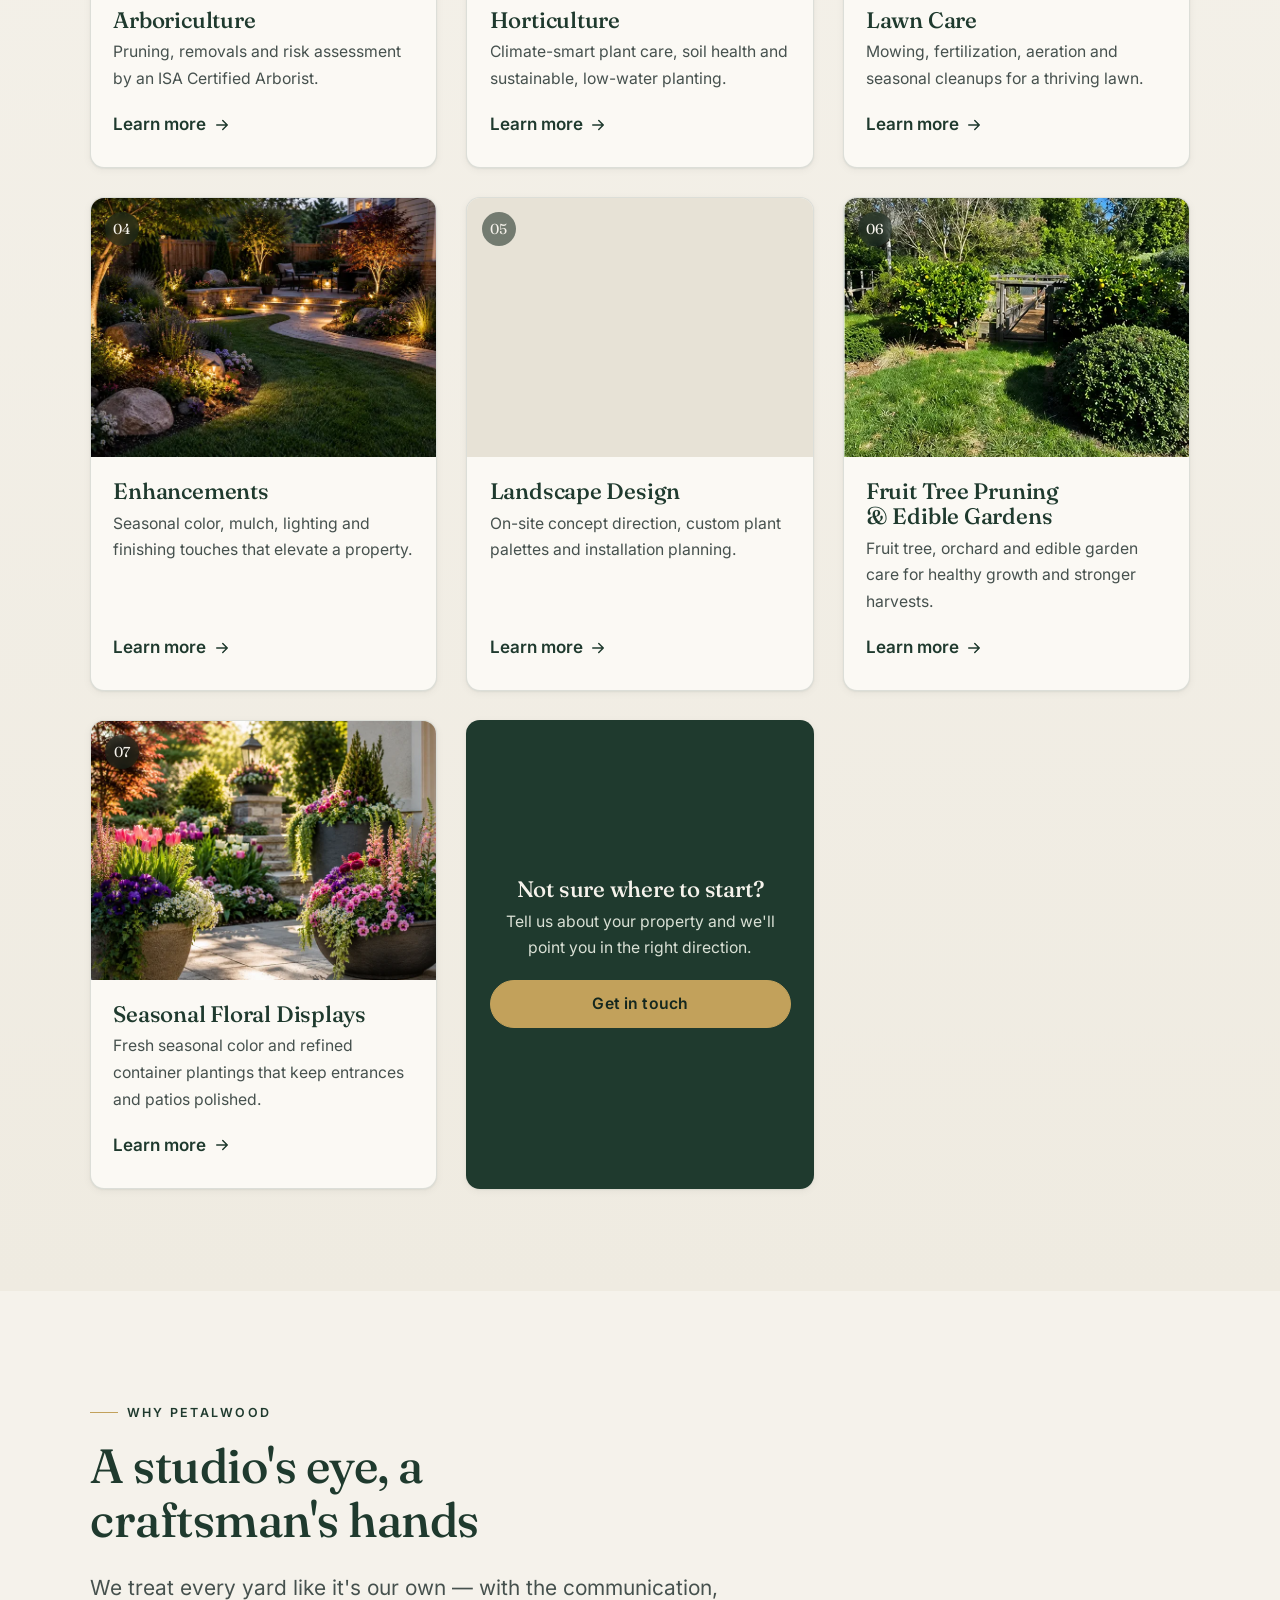
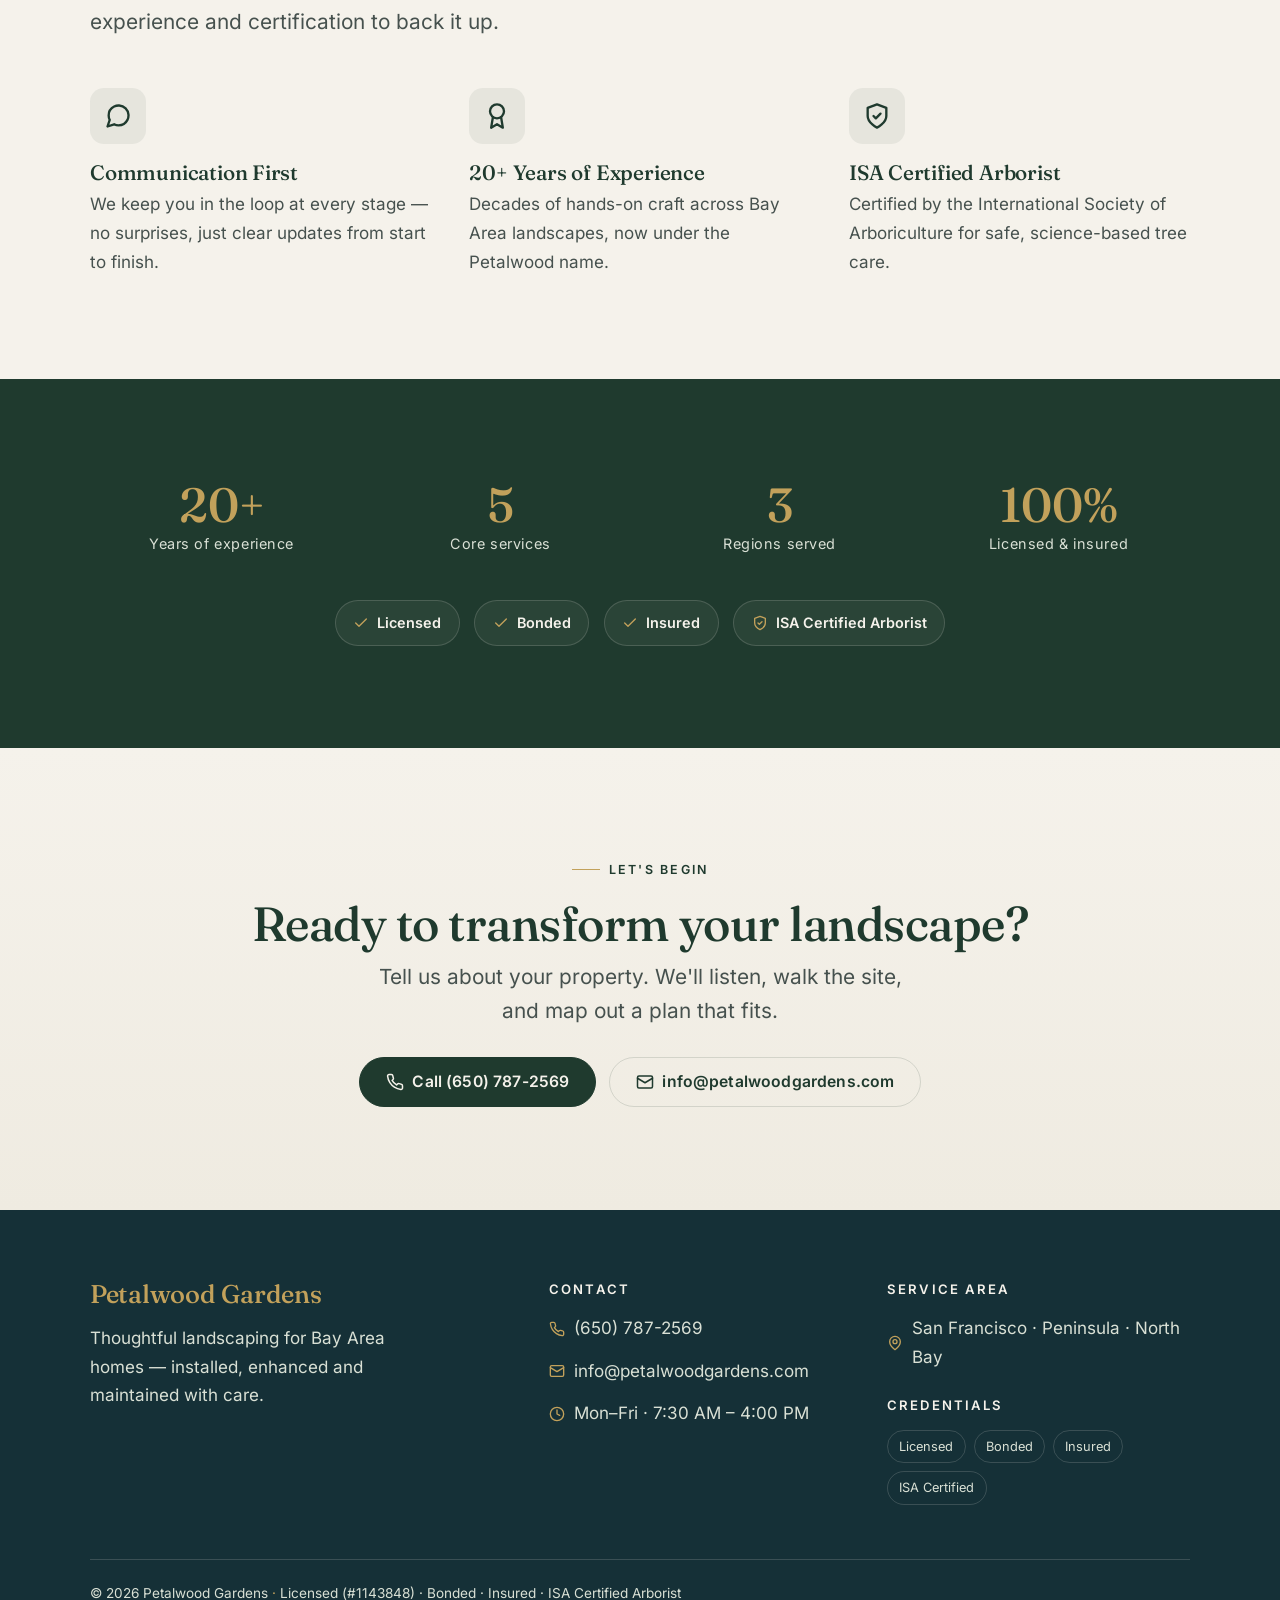
==== commit 9bdd5f2b: "Remove Install · Enhance · Maintain from footer entirely - Drop the tagline under the footer logo an" ====
--- a/index.html
+++ b/index.html
@@ -372,11 +372,9 @@
           <a class="brand footer-brand-logo" href="index.html" aria-label="Petalwood Gardens">
             <div class="brand-text-footer">
               <div class="brand-name-footer">Petalwood Gardens</div>
-              <div class="brand-tagline-footer">Install · Enhance · Maintain</div>
             </div>
           </a>
           <p>Thoughtful landscaping for Bay Area homes — installed, enhanced and maintained with care.</p>
-          <p class="footer-tagline">Install · Enhance · Maintain</p>
         </div>
 
         <div class="footer-col">
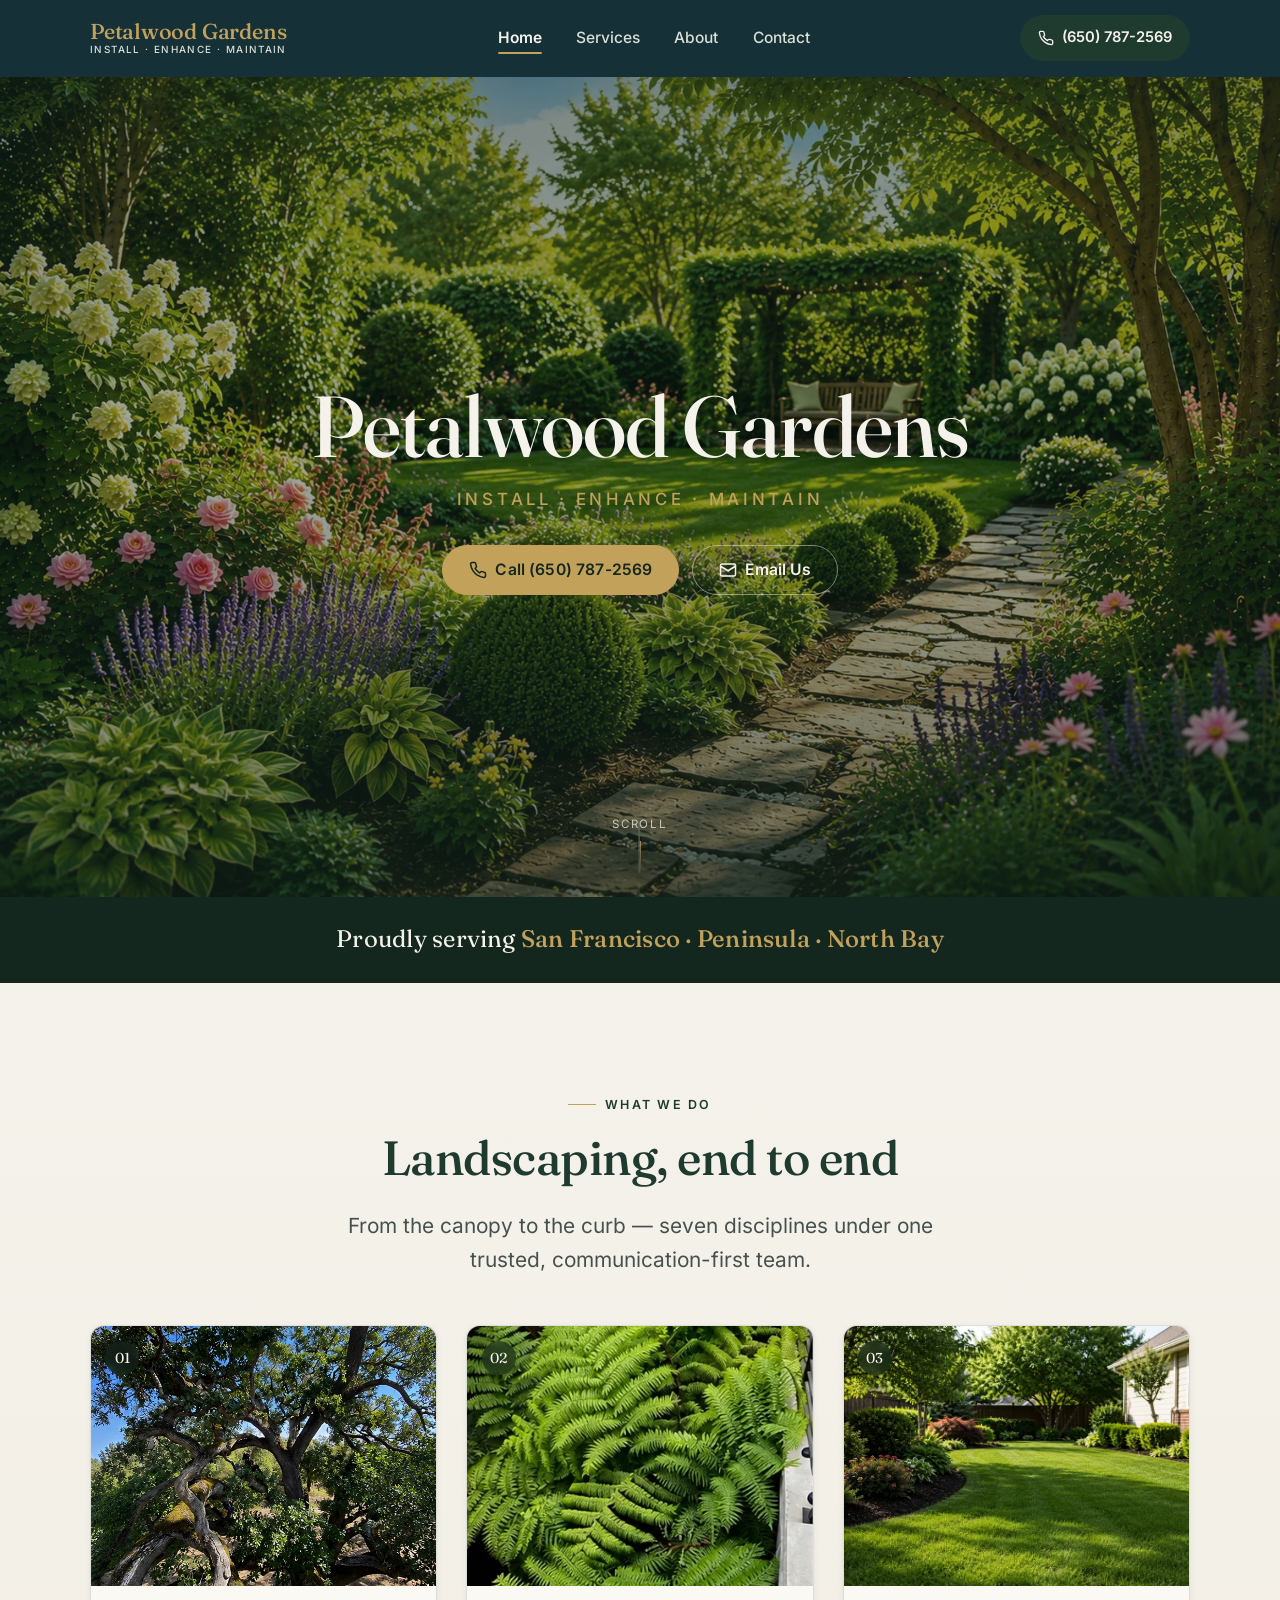
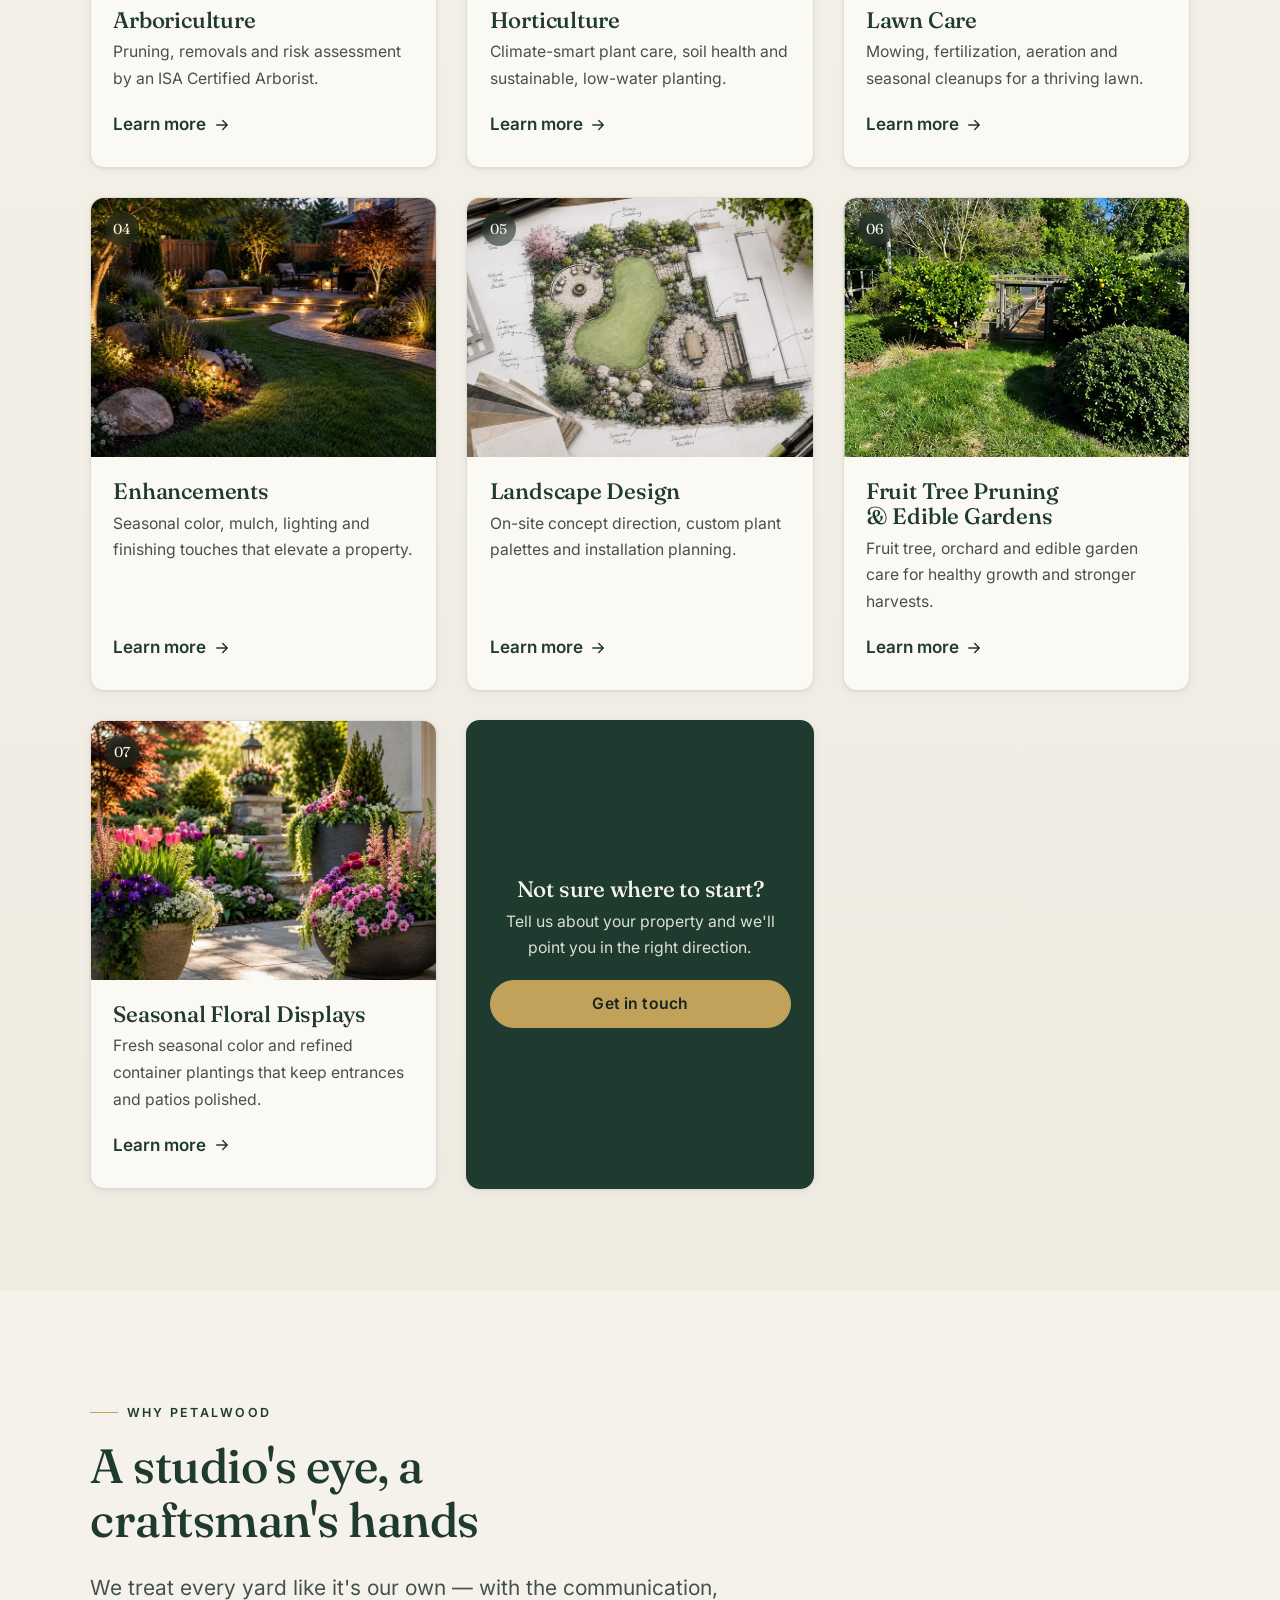
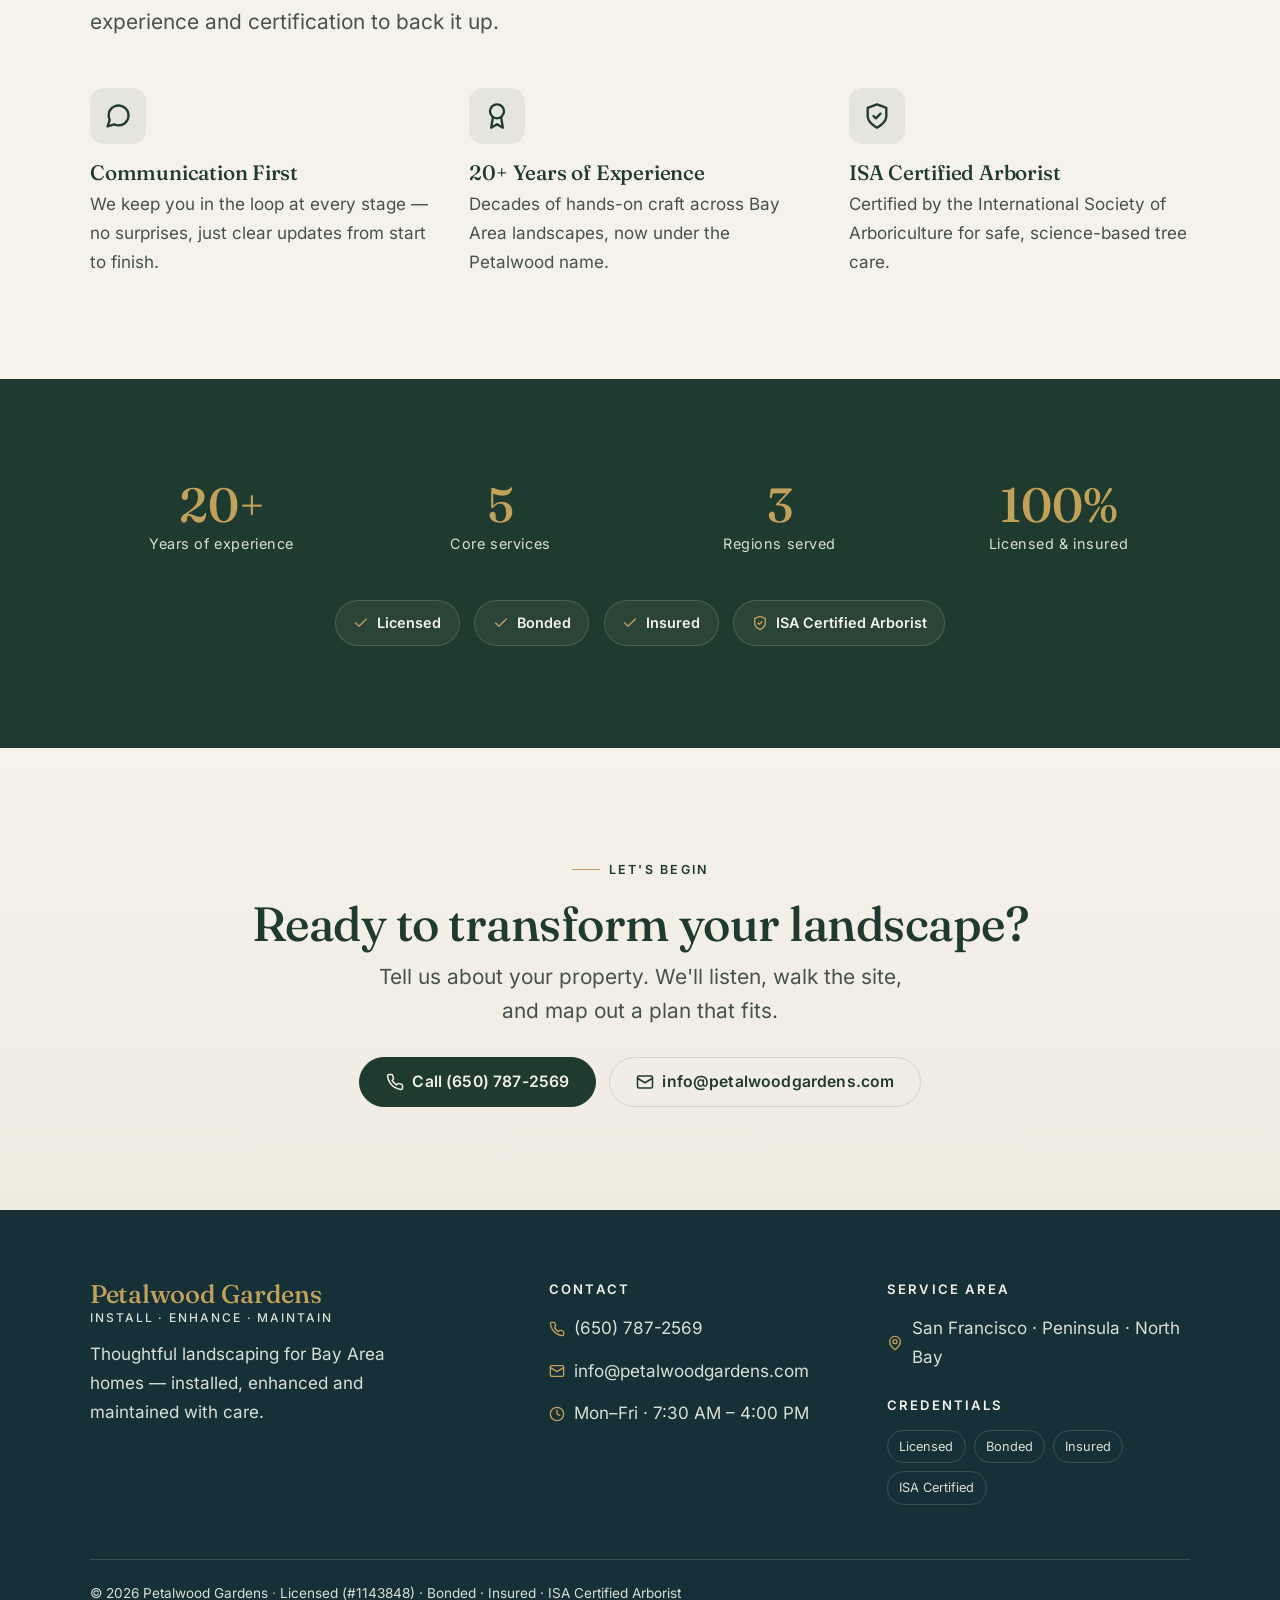
==== commit decdc451: "Keep footer logo tagline, remove only the redundant bottom one - Restore Install · Enhance · Maintai" ====
--- a/index.html
+++ b/index.html
@@ -372,6 +372,7 @@
           <a class="brand footer-brand-logo" href="index.html" aria-label="Petalwood Gardens">
             <div class="brand-text-footer">
               <div class="brand-name-footer">Petalwood Gardens</div>
+              <div class="brand-tagline-footer">Install · Enhance · Maintain</div>
             </div>
           </a>
           <p>Thoughtful landscaping for Bay Area homes — installed, enhanced and maintained with care.</p>
